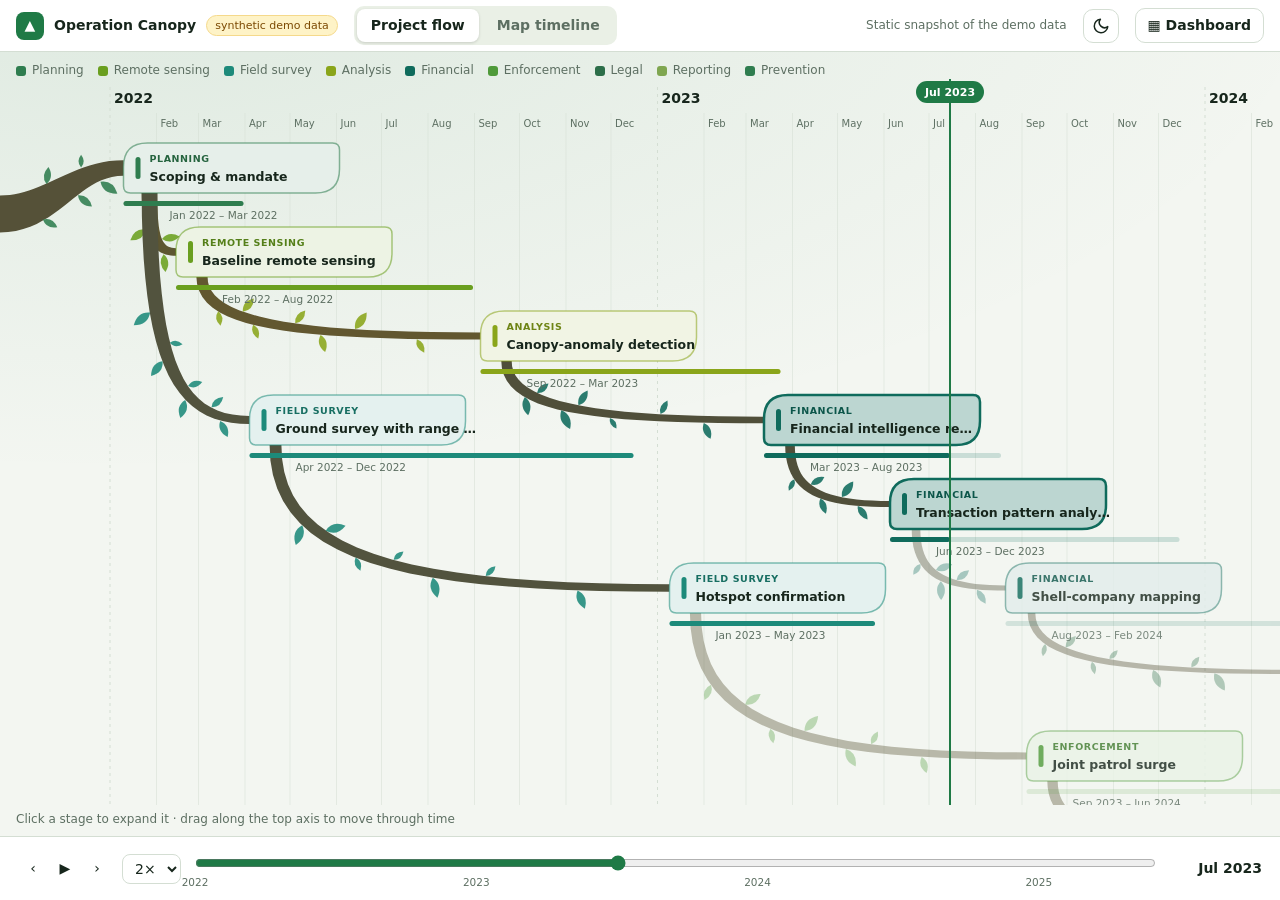
==== index.html @ 4ca8d491 "Static serv up" ====
<!doctype html>
<html lang="en">
<head>
  <meta charset="utf-8">
  <meta http-equiv="Content-Security-Policy" content="default-src 'none'; script-src 'self'; style-src 'self' 'unsafe-inline'; img-src 'self' data: https://tile.openstreetmap.org https://tile.openstreetmap.org https://server.arcgisonline.com; connect-src 'self'; base-uri 'none'; form-action 'none'">
  <meta name="viewport" content="width=device-width, initial-scale=1">
  <meta name="color-scheme" content="light">
  <meta name="referrer" content="strict-origin-when-cross-origin">
  <title>Vee Portfolio</title>
  <link rel="icon" href="data:image/svg+xml,%3Csvg xmlns='http://www.w3.org/2000/svg' viewBox='0 0 32 32'%3E%3Crect width='32' height='32' rx='8' fill='%232f7d4f'/%3E%3Cpath d='M16 6 8 20h5l-3 6h12l-3-6h5z' fill='%23fff'/%3E%3C/svg%3E">
  <link rel="stylesheet" href="app.css">
</head>
<body>
  <div id="app"><p class="boot">Loading…</p></div>
  <noscript>This tool needs JavaScript.</noscript>
  <script src="data.js"></script>
  <script src="app.js"></script>
</body>
</html>
---- app.css ----
:root{--bg: #f3f6f1;--surface: #ffffff;--surface-2: #eaf0e6;--ink: #17261c;--muted: #5d6f62;--line: #d4ded3;--bark: #5b4a34;--accent: #1f7a46;--accent-ink: #ffffff;--warn: #b45309;--danger: #b42318;--s1: #1b7837;--s2: #d95f02;--s3: #7570b3;--shadow: 0 8px 30px rgb(10 40 20 / .18);--top: 52px;--tl: 64px;font:14px/1.45 system-ui,-apple-system,Segoe UI,Roboto,sans-serif}:root[data-theme=light]{color-scheme:light}:root[data-theme=dark]{color-scheme:dark;--bg: #141a18;--surface: #1c2321;--surface-2: #252e2b;--ink: #e9eeea;--muted: #9eaba4;--line: #34403b;--accent: #86b894;--accent-ink: #0e1512;--s1: #8fd0a0;--s2: #f0a468;--s3: #b3aef5;--shadow: 0 8px 30px rgb(0 0 0 / .5);--bark: #a89272}*{box-sizing:border-box}html,body{height:100%;margin:0}body{background:var(--bg);color:var(--ink);overflow:hidden}#app{height:100%;display:grid;grid-template-rows:var(--top) 1fr var(--tl)}.boot,.empty{padding:40px}.muted{color:var(--muted)}.small{font-size:12px}button,select,input[type=text]{font:inherit;color:inherit}button{cursor:pointer}select,input[type=text]{background:var(--surface);border:1px solid var(--line);border-radius:8px;padding:5px 8px;max-width:100%}:focus-visible{outline:2px solid var(--accent);outline-offset:2px}.icon-btn{border:0;background:transparent;width:30px;height:30px;border-radius:8px;font-size:14px}.icon-btn:hover{background:var(--surface-2)}.icon-btn.tiny{width:20px;height:20px;font-size:10px}button.primary{background:var(--accent);color:var(--accent-ink);border:0;border-radius:999px;padding:7px 14px;font-weight:600}button.primary.small,button.small{padding:4px 10px;font-size:12px}button.small:not(.primary){background:var(--surface-2);border:1px solid var(--line);border-radius:8px}button.link{background:none;border:0;color:var(--accent);padding:2px 0;text-align:left}button.link:hover{text-decoration:underline}.topbar{display:flex;align-items:center;gap:16px;padding:0 16px;background:var(--surface);border-bottom:1px solid var(--line);z-index:700;position:relative}.brand{display:flex;align-items:center;gap:10px;white-space:nowrap}.logo{display:grid;place-items:center;width:28px;height:28px;border-radius:8px;background:var(--accent);color:var(--accent-ink);font-size:14px}.demo{font-size:11px;padding:2px 8px;border-radius:999px;background:#fef3c7;color:#7c4a03;border:1px solid #f5d98b}.tabs{display:flex;gap:4px;background:var(--surface-2);padding:3px;border-radius:10px}.tab{border:0;background:transparent;padding:6px 14px;border-radius:8px;color:var(--muted);font-weight:600}.tab.on{background:var(--surface);color:var(--ink);box-shadow:0 1px 3px #00000026}.spacer{flex:1}.status-line{white-space:nowrap;overflow:hidden;text-overflow:ellipsis}.dash-btn{border:1px solid var(--line);background:var(--surface);border-radius:10px;padding:6px 12px;font-weight:600}.dash-btn.on{background:var(--accent);color:var(--accent-ink);border-color:var(--accent)}main{position:relative;min-height:0}.view{position:absolute;inset:0}.view[hidden]{display:none}.flow-view{height:100%;display:flex;flex-direction:column;background:radial-gradient(1200px 500px at 10% -10%,color-mix(in srgb,var(--accent) 10%,transparent),transparent),var(--bg)}.flow-legend{display:flex;flex-wrap:wrap;gap:6px 14px;padding:10px 16px 0;font-size:12px;color:var(--muted)}.flow-legend span{display:inline-flex;align-items:center;gap:6px}.flow-legend i{width:10px;height:10px;border-radius:3px}.flow-scroll{flex:1;overflow:auto;position:relative}.flow-hint{padding:6px 16px 8px;font-size:12px;color:var(--muted)}.flow-svg{display:block;font-family:inherit}.flow-svg .grid{stroke:var(--line);stroke-width:1;opacity:.5}.flow-svg .grid.major{opacity:1;stroke-dasharray:3 4}.flow-svg .tick{fill:var(--muted);font-size:10px}.flow-svg .tick.major{fill:var(--ink);font-size:14px;font-weight:700}.flow-svg .axis-hit{fill:transparent;cursor:ew-resize}.flow-svg .limb{transition:opacity .3s}.flow-svg .limb .bark{fill:color-mix(in srgb,var(--bark) 86%,var(--c, var(--bark)))}.flow-svg .limb .twig-leaf{fill:var(--c);opacity:.88}.flow-svg .limb.future{opacity:.38}.flow-svg .limb.dim{opacity:.14}.node{cursor:pointer;transition:opacity .2s;outline:none}.node .body{fill:color-mix(in srgb,var(--c) 12%,var(--surface));stroke:color-mix(in srgb,var(--c) 55%,transparent);stroke-width:1.5;transition:transform .15s,stroke-width .15s,fill .2s}.node:hover .body,.node:focus-visible .body{stroke:var(--c);stroke-width:2.5}.node .stripe{fill:var(--c)}.node .cat{fill:var(--c);font-size:9.5px;font-weight:700;text-transform:uppercase;letter-spacing:.06em;filter:brightness(.8)}:root[data-theme=dark] .node .cat{filter:brightness(1.35)}.node .ttl{fill:var(--ink);font-size:12.5px;font-weight:600}.node .dur-track{fill:color-mix(in srgb,var(--c) 18%,transparent)}.node .dur-fill{fill:var(--c)}.node .when{fill:var(--muted);font-size:10.5px}.node.active .body{fill:color-mix(in srgb,var(--c) 28%,var(--surface));stroke:var(--c);stroke-width:2.5}.node.future{opacity:.8}.node.dim{opacity:.28}.node.open .body{stroke:var(--ink);stroke-width:3}.node.focus .body{stroke:#f59e0b;stroke-width:3;stroke-dasharray:6 3}.cursor{pointer-events:none}.cursor line{stroke:var(--accent);stroke-width:2}.cursor .pill{fill:var(--accent)}.cursor text{fill:var(--accent-ink);font-size:11px;font-weight:700}.bubble{position:fixed;z-index:900;background:var(--surface);border:2px solid var(--c);border-radius:12px;box-shadow:var(--shadow);overflow:visible;display:flex;flex-direction:column;transition:left .28s cubic-bezier(.2,.8,.2,1),top .28s cubic-bezier(.2,.8,.2,1),width .28s cubic-bezier(.2,.8,.2,1),height .28s cubic-bezier(.2,.8,.2,1),border-radius .28s,opacity .2s}.bubble.no-anim{transition:none}.bubble>*{opacity:0;transition:opacity .18s .12s}.bubble.open>*{opacity:1}.bubble.open{border-radius:22px}.bubble .tail{position:absolute;top:var(--tail, 40px);width:16px;height:16px;background:var(--surface);border:2px solid var(--c);border-right:0;border-top:0;transform:translateY(-50%) rotate(45deg);display:none}.bubble[data-side=right] .tail{display:block;left:-10px}.bubble[data-side=left] .tail{display:block;right:-10px;transform:translateY(-50%) rotate(-135deg)}.bubble header{display:flex;justify-content:space-between;gap:8px;padding:14px 16px 6px}.bubble h2{margin:6px 0 2px;font-size:18px;line-height:1.2}.chip{display:inline-block;padding:1px 9px;border-radius:999px;color:#fff;font-size:11px;font-weight:700;letter-spacing:.03em}.period{margin:0;color:var(--muted);font-size:12.5px}.status{margin-left:8px;padding:1px 8px;border-radius:999px;background:var(--surface-2);border:1px solid var(--line);font-size:11px}.bubble-scroll{overflow:auto;padding:4px 16px 8px;flex:1;min-height:0;border-radius:0}.bubble footer{padding:10px 16px 14px;display:flex;flex-direction:column;gap:8px;border-top:1px solid var(--line)}.relations{display:flex;flex-wrap:wrap;gap:4px 14px;font-size:12.5px}.stage-body p{margin:8px 0}.media{display:flex;gap:10px;overflow-x:auto;scroll-snap-type:x mandatory;padding:4px 2px 10px;margin:8px 0}.media figure{margin:0;flex:0 0 auto;scroll-snap-align:start;width:190px}.media img{width:190px;height:112px;object-fit:cover;border-radius:10px;border:1px solid var(--line);background:var(--surface-2);cursor:zoom-in;display:block}.media figcaption{font-size:11px;color:var(--muted);margin-top:4px}.stage-spark{margin-top:6px;padding:8px 10px;background:var(--surface-2);border-radius:12px}.spark-title{font-size:12px;margin-bottom:4px}.spark-axis{display:flex;justify-content:space-between;font-size:10.5px;color:var(--muted)}.spark{display:block;max-width:100%}.spark-line{fill:none;stroke:var(--accent);stroke-width:1.8}.spark-shade{fill:var(--accent);opacity:.16}.spark-cursor{stroke:var(--muted);stroke-dasharray:2 2}.spark-dot{fill:var(--accent)}.lightbox{position:fixed;inset:0;z-index:1200;background:#000c;display:grid;place-content:center;justify-items:center;gap:8px;cursor:zoom-out}.lightbox img{max-width:90vw;max-height:80vh;border-radius:10px}.lightbox p{color:#fff;margin:0}.map-view{height:100%;position:relative}.map-canvas{position:absolute;inset:0;background:#dfe8dc;z-index:0;isolation:isolate}.map-canvas .basemap{opacity:.95}:root[data-theme=dark] .map-canvas{background:#171d1b}:root[data-theme=dark] .map-canvas .basemap:not(.imagery){filter:invert(1) hue-rotate(180deg) brightness(.85) contrast(.9)}:root[data-theme=dark] .map-canvas .graticule{filter:invert(1) brightness(1.5)}.leaflet-container{font:inherit;background:inherit}path.area{transition:fill .3s,fill-opacity .3s;cursor:pointer}.map-left{position:absolute;top:12px;left:12px;bottom:12px;width:318px;z-index:600;display:flex;flex-direction:column;gap:10px;pointer-events:none;overflow-y:auto;scrollbar-width:thin;padding-right:2px}.map-left>.card{flex:none}.map-left>*{pointer-events:auto}.card{background:color-mix(in srgb,var(--surface) 94%,transparent);backdrop-filter:blur(6px);border:1px solid var(--line);border-radius:14px;padding:12px 14px;box-shadow:0 2px 12px #0a28141f}.card h3{margin:0 0 8px;font-size:13px;text-transform:uppercase;letter-spacing:.05em;color:var(--muted)}.card select{width:100%;margin:2px 0 6px}.context-list{margin:0}.check{display:flex;align-items:center;gap:6px;font-size:13px;margin:4px 0}.check input[type=range]{flex:1}.seg{display:flex;background:var(--surface-2);border-radius:9px;padding:2px;margin:6px 0}.seg label{flex:1;text-align:center}.seg input{position:absolute;opacity:0;pointer-events:none}.seg span{display:block;padding:4px 6px;border-radius:7px;font-size:12px;cursor:pointer}.seg input:checked+span{background:var(--surface);box-shadow:0 1px 3px #0000002e;font-weight:600}.seg input:focus-visible+span{outline:2px solid var(--accent)}.seg.compact{margin:0}.seg.compact span{padding:3px 10px}.legend{margin-top:8px;border-top:1px solid var(--line);padding-top:8px}.legend-title{font-weight:600;font-size:13px}.legend-sub{font-size:12px;color:var(--muted);margin-bottom:4px}.legend ul{list-style:none;margin:4px 0;padding:0}.legend li{display:flex;align-items:center;gap:8px;font-size:12px;line-height:1.55;font-variant-numeric:tabular-nums}.legend i{width:22px;height:12px;border-radius:3px;border:1px solid rgb(0 0 0 / .18)}.inc-legend{display:flex;flex-wrap:wrap;gap:4px 12px;font-size:12px}.inc-legend span{display:inline-flex;align-items:center;gap:5px}.inc-legend i{width:10px;height:10px;border-radius:50%}.inc-legend p{flex-basis:100%;margin:2px 0 0}.area-tip{background:var(--surface);color:var(--ink);border:1px solid var(--line);border-radius:10px;box-shadow:var(--shadow);padding:8px 10px}.area-tip:before{display:none}.tip{min-width:150px}.tip-val{font-size:15px;font-weight:700;margin:4px 0}.tip p{margin:4px 0}.leaflet-popup-content-wrapper,.leaflet-popup-tip{background:var(--surface);color:var(--ink)}.ctx-item{border:1px solid var(--line);border-left:4px solid var(--c);border-radius:10px;margin-bottom:8px;background:var(--surface)}.ctx-head{display:flex;align-items:flex-start;gap:8px;width:100%;background:none;border:0;text-align:left;padding:8px 10px}.ctx-head span{flex:1}.ctx-head strong{display:block;font-size:13px}.ctx-head small{color:var(--muted);font-size:11.5px}.ctx-head em{font-style:normal;font-size:10.5px;background:#fde68a;color:#6b4200;border-radius:999px;padding:1px 7px}.ctx-item .stage-body,.ctx-actions{padding:0 10px 8px}.ctx-item .media figure,.ctx-item .media img{width:160px}.ctx-item .media img{height:100px}.ctx-actions{display:flex;align-items:center;gap:12px;flex-wrap:wrap}.timeline{display:grid;grid-template-columns:auto 1fr 92px;align-items:center;gap:14px;padding:0 18px;background:var(--surface);border-top:1px solid var(--line);z-index:700;position:relative}.tl-controls{display:flex;align-items:center;gap:2px}.tl-controls select{margin-left:8px}.tl-track{position:relative;height:40px;display:flex;align-items:flex-start}.tl-track input{width:100%;margin:6px 0 0;accent-color:var(--accent);position:relative;z-index:1;background:transparent}.tl-band{position:absolute;top:8px;height:14px;background:color-mix(in srgb,var(--accent) 25%,transparent);border-radius:7px;display:none}.tl-ticks{position:absolute;left:0;right:0;top:26px;height:14px;font-size:10.5px;color:var(--muted)}.tl-ticks span{position:absolute;transform:translate(-50%)}.tl-label{font-weight:700;font-variant-numeric:tabular-nums;text-align:right}.dashboard{position:fixed;top:64px;right:16px;width:440px;min-width:320px;max-width:96vw;max-height:calc(100vh - 64px - var(--tl) - 16px);z-index:800;background:var(--surface);border:1px solid var(--line);border-radius:16px;box-shadow:var(--shadow);display:flex;flex-direction:column;resize:horizontal;overflow:hidden}.dashboard[hidden]{display:none}.dashboard header{display:flex;align-items:center;gap:8px;padding:8px 8px 8px 14px;cursor:grab;background:var(--surface-2);touch-action:none;user-select:none}.dashboard header .muted{flex:1}.dashboard.collapsed .dash-body{display:none}.dash-body{padding:12px 14px 14px;overflow:auto;display:flex;flex-direction:column;gap:10px}.dash-body .row{display:flex;align-items:center;gap:8px}.dash-body .row.wrap{flex-wrap:wrap}.lbl{width:52px;font-size:12px;color:var(--muted);flex:none}.series-row{display:flex;gap:6px;align-items:center}.series-row i{width:10px;height:26px;border-radius:4px;flex:none}.series-row select:first-of-type{flex:1;min-width:0}.chip-btn{border:1px solid var(--line);background:var(--surface);border-radius:999px;padding:2px 10px;font-size:12px}.chip-btn.on{background:var(--accent);color:var(--accent-ink);border-color:var(--accent)}.apply{background:var(--surface-2);border-radius:10px;padding:6px 10px}.chart-box{min-height:120px}.chart-legend{display:flex;flex-wrap:wrap;gap:4px 14px;font-size:12px;margin-bottom:4px}.chart-legend span{display:inline-flex;align-items:center;gap:5px}.chart-legend i{width:10px;height:10px;border-radius:3px}.chart-wrap{position:relative}.chart{width:100%;height:auto;display:block}.chart .gridline{stroke:var(--line)}.chart .ytick,.chart .xtick{fill:var(--muted);font-size:10px}.chart .series-line{fill:none;stroke-width:2.2;stroke-linejoin:round}.chart .bar{cursor:pointer;opacity:.9}.chart .bar:hover{opacity:1}.chart-cursor{stroke:var(--accent);stroke-width:1.5;stroke-dasharray:4 3}.chart-guide{stroke:var(--muted);stroke-width:1}.chart-tip{position:absolute;top:4px;background:var(--surface);border:1px solid var(--line);border-radius:8px;padding:4px 8px;font-size:12px;box-shadow:var(--shadow);pointer-events:none;transform:translate(8px)}.chart-tip[hidden]{display:none}.chart-tip i{display:inline-block;width:8px;height:8px;border-radius:2px;margin-right:5px}.hbars{display:flex;flex-direction:column;gap:2px;max-height:260px;overflow:auto}.hbar{display:grid;grid-template-columns:96px 1fr 70px;align-items:center;gap:8px;background:none;border:0;border-radius:6px;padding:2px 4px;text-align:left;font-size:12px}.hbar:hover{background:var(--surface-2)}.hbar.on{background:color-mix(in srgb,var(--accent) 18%,transparent);outline:1px solid var(--accent)}.hl{overflow:hidden;text-overflow:ellipsis;white-space:nowrap}.hb{display:flex;flex-direction:column;gap:2px}.hb i{height:7px;border-radius:4px;display:block}.hv{text-align:right;font-variant-numeric:tabular-nums;color:var(--muted)}.table-wrap{max-height:260px;overflow:auto}table{width:100%;border-collapse:collapse;font-size:12px}th,td{text-align:left;padding:4px 6px;border-bottom:1px solid var(--line)}td.num{text-align:right;font-variant-numeric:tabular-nums}tbody tr{cursor:pointer}tbody tr:hover,tbody tr.on{background:var(--surface-2)}th{position:sticky;top:0;background:var(--surface)}.chart-foot{display:flex;gap:12px;align-items:center}.error{color:var(--danger)}.saved{display:flex;flex-wrap:wrap;gap:4px 12px}.saved-item{display:inline-flex;align-items:center;gap:2px}.row.save input{flex:1}.toast{position:fixed;left:50%;bottom:calc(var(--tl) + 14px);transform:translate(-50%);background:var(--ink);color:var(--bg);border-radius:999px;padding:8px 16px;z-index:1300;box-shadow:var(--shadow)}.toast[hidden]{display:none}.toast .link{color:inherit;text-decoration:underline}@media(max-width:900px){.map-left{width:auto;right:12px;bottom:auto;max-height:46%;overflow:auto}.status-line{display:none}.dashboard{left:8px;right:8px!important;width:auto}.timeline{grid-template-columns:auto 1fr}.tl-label{display:none}}@media(prefers-reduced-motion:reduce){*,*:before,*:after{transition:none!important;animation:none!important}}.filter-chip{border:1px solid var(--accent);background:color-mix(in srgb,var(--accent) 14%,transparent);color:var(--ink);border-radius:999px;padding:3px 12px;font-size:12px;font-weight:600}.filter-chip[hidden]{display:none}.flow-scroll.is-vertical{overflow-x:hidden}.flow-svg.vertical .grid.major{stroke-dasharray:2 5}.flow-svg.vertical .tick.yr{font-size:12px}.flow-svg.vertical .when.right{fill:var(--muted);font-size:10.5px}.flow-svg.vertical .cursor line{stroke-dasharray:5 4}.sheet-handle{display:none}.scrim{position:fixed;inset:0;background:#00000061;opacity:0;transition:opacity .25s;z-index:880}.scrim.open{opacity:1}.bubble.sheet{inset:auto 0 0;width:auto;height:auto;max-height:86vh;border-width:2px 0 0;border-radius:20px 20px 0 0;transform:translateY(105%);transition:transform .28s cubic-bezier(.2,.8,.2,1);padding-bottom:env(safe-area-inset-bottom)}.bubble.sheet.open{transform:none;border-radius:20px 20px 0 0}.bubble.sheet>*{opacity:1;transition:none}.bubble.sheet .tail{display:none!important}.bubble.sheet .media figure,.bubble.sheet .media img{width:170px}.bubble.sheet .media img{height:104px}@media(max-width:760px){:root{--tl: 96px;font-size:15px}#app{grid-template-rows:auto minmax(0,1fr) var(--tl)}.topbar{flex-wrap:wrap;gap:8px 10px;padding:8px 12px}.brand{flex:1;min-width:0}.brand strong{overflow:hidden;text-overflow:ellipsis;white-space:nowrap}.demo{font-size:0;padding:1px 7px;flex:none}.demo:after{content:"demo";font-size:10px}.spacer,.status-line{display:none}.tabs{order:3;width:100%}.tab{flex:1;padding:8px 10px}.filter-chip{order:2;font-size:11px;padding:3px 9px}.dash-btn{padding:6px 10px}.flow-legend{flex-wrap:nowrap;overflow-x:auto;white-space:nowrap;padding:8px 12px 0;scrollbar-width:none}.flow-legend span{flex:none}.flow-hint{padding:4px 12px 6px;font-size:11.5px}.timeline{grid-template-columns:1fr auto;grid-template-areas:"ctl lbl" "trk trk";gap:0 10px;padding:6px 14px 8px;align-content:center}.tl-controls{grid-area:ctl}.tl-track{grid-area:trk;height:44px}.tl-label{grid-area:lbl;display:block;font-size:16px}.tl-track input{height:28px;margin-top:4px}.tl-ticks{top:30px}.map-left{inset:auto 0 0;width:auto;max-height:68%;border-radius:18px 18px 0 0;background:var(--surface);border:1px solid var(--line);box-shadow:0 -6px 24px #0a281438;padding:0 12px 12px;gap:10px;pointer-events:auto;transform:translateY(calc(100% - 50px));transition:transform .28s cubic-bezier(.2,.8,.2,1);overflow-y:hidden}.map-view.sheet-open .map-left{transform:none;overflow-y:auto}.sheet-handle{display:flex;flex-direction:column;align-items:center;gap:4px;width:100%;padding:8px 0 6px;background:var(--surface);border:0;position:sticky;top:0;z-index:2;font-size:12.5px;font-weight:600;color:var(--ink);text-align:center;flex:none}.sheet-handle .grab{width:38px;height:4px;border-radius:2px;background:var(--line)}.map-left>.card{box-shadow:none;backdrop-filter:none}.map-view .leaflet-bottom{margin-bottom:52px}.map-view.sheet-open .leaflet-bottom,.map-view .leaflet-control-zoom{display:none}.dashboard{left:0!important;right:0!important;top:auto!important;bottom:var(--tl);width:auto;min-width:0;max-width:none;max-height:74vh;border-radius:18px 18px 0 0;resize:none}.dashboard header{cursor:default}.drag-hint{display:none}.hbar{grid-template-columns:78px 1fr 60px}.toast{bottom:calc(var(--tl) + 10px);max-width:92vw}.bubble h2{font-size:17px}}@media(pointer:coarse){.icon-btn{width:40px;height:40px;font-size:16px}.icon-btn.tiny{width:28px;height:28px}button.primary{padding:11px 16px}button.link{padding:6px 0}select,input[type=text]{min-height:38px}.chip-btn{padding:6px 12px}.check input{width:20px;height:20px}}.base-note{margin:2px 0 6px;padding:6px 8px;border-radius:8px;background:#fef3c7;color:#6b4200;border:1px solid #f5d98b}.base-note[hidden]{display:none}:root[data-theme=dark] .base-note{background:#3a2e0b;color:#f6d98a;border-color:#6b5314}.map-canvas .graticule{opacity:1}.theme-btn{border:1px solid var(--line);background:var(--surface);border-radius:10px;width:36px;height:34px;display:grid;place-items:center;color:var(--ink);padding:0}.theme-btn:hover{background:var(--surface-2)}.theme-btn svg{width:18px;height:18px;display:block}.leaflet-pane,.leaflet-tile,.leaflet-marker-icon,.leaflet-marker-shadow,.leaflet-tile-container,.leaflet-pane>svg,.leaflet-pane>canvas,.leaflet-zoom-box,.leaflet-image-layer,.leaflet-layer{position:absolute;left:0;top:0}.leaflet-container{overflow:hidden}.leaflet-tile,.leaflet-marker-icon,.leaflet-marker-shadow{-webkit-user-select:none;-moz-user-select:none;user-select:none;-webkit-user-drag:none}.leaflet-tile::selection{background:transparent}.leaflet-safari .leaflet-tile{image-rendering:-webkit-optimize-contrast}.leaflet-safari .leaflet-tile-container{width:1600px;height:1600px;-webkit-transform-origin:0 0}.leaflet-marker-icon,.leaflet-marker-shadow{display:block}.leaflet-container .leaflet-overlay-pane svg{max-width:none!important;max-height:none!important}.leaflet-container .leaflet-marker-pane img,.leaflet-container .leaflet-shadow-pane img,.leaflet-container .leaflet-tile-pane img,.leaflet-container img.leaflet-image-layer,.leaflet-container .leaflet-tile{max-width:none!important;max-height:none!important;width:auto;padding:0}.leaflet-container img.leaflet-tile{mix-blend-mode:plus-lighter}.leaflet-container.leaflet-touch-zoom{-ms-touch-action:pan-x pan-y;touch-action:pan-x pan-y}.leaflet-container.leaflet-touch-drag{-ms-touch-action:pinch-zoom;touch-action:none;touch-action:pinch-zoom}.leaflet-container.leaflet-touch-drag.leaflet-touch-zoom{-ms-touch-action:none;touch-action:none}.leaflet-container{-webkit-tap-highlight-color:transparent}.leaflet-container a{-webkit-tap-highlight-color:rgba(51,181,229,.4)}.leaflet-tile{filter:inherit;visibility:hidden}.leaflet-tile-loaded{visibility:inherit}.leaflet-zoom-box{width:0;height:0;-moz-box-sizing:border-box;box-sizing:border-box;z-index:800}.leaflet-overlay-pane svg{-moz-user-select:none}.leaflet-pane{z-index:400}.leaflet-tile-pane{z-index:200}.leaflet-overlay-pane{z-index:400}.leaflet-shadow-pane{z-index:500}.leaflet-marker-pane{z-index:600}.leaflet-tooltip-pane{z-index:650}.leaflet-popup-pane{z-index:700}.leaflet-map-pane canvas{z-index:100}.leaflet-map-pane svg{z-index:200}.leaflet-vml-shape{width:1px;height:1px}.lvml{behavior:url(#default#VML);display:inline-block;position:absolute}.leaflet-control{position:relative;z-index:800;pointer-events:visiblePainted;pointer-events:auto}.leaflet-top,.leaflet-bottom{position:absolute;z-index:1000;pointer-events:none}.leaflet-top{top:0}.leaflet-right{right:0}.leaflet-bottom{bottom:0}.leaflet-left{left:0}.leaflet-control{float:left;clear:both}.leaflet-right .leaflet-control{float:right}.leaflet-top .leaflet-control{margin-top:10px}.leaflet-bottom .leaflet-control{margin-bottom:10px}.leaflet-left .leaflet-control{margin-left:10px}.leaflet-right .leaflet-control{margin-right:10px}.leaflet-fade-anim .leaflet-popup{opacity:0;-webkit-transition:opacity .2s linear;-moz-transition:opacity .2s linear;transition:opacity .2s linear}.leaflet-fade-anim .leaflet-map-pane .leaflet-popup{opacity:1}.leaflet-zoom-animated{-webkit-transform-origin:0 0;-ms-transform-origin:0 0;transform-origin:0 0}svg.leaflet-zoom-animated{will-change:transform}.leaflet-zoom-anim .leaflet-zoom-animated{-webkit-transition:-webkit-transform .25s cubic-bezier(0,0,.25,1);-moz-transition:-moz-transform .25s cubic-bezier(0,0,.25,1);transition:transform .25s cubic-bezier(0,0,.25,1)}.leaflet-zoom-anim .leaflet-tile,.leaflet-pan-anim .leaflet-tile{-webkit-transition:none;-moz-transition:none;transition:none}.leaflet-zoom-anim .leaflet-zoom-hide{visibility:hidden}.leaflet-interactive{cursor:pointer}.leaflet-grab{cursor:-webkit-grab;cursor:-moz-grab;cursor:grab}.leaflet-crosshair,.leaflet-crosshair .leaflet-interactive{cursor:crosshair}.leaflet-popup-pane,.leaflet-control{cursor:auto}.leaflet-dragging .leaflet-grab,.leaflet-dragging .leaflet-grab .leaflet-interactive,.leaflet-dragging .leaflet-marker-draggable{cursor:move;cursor:-webkit-grabbing;cursor:-moz-grabbing;cursor:grabbing}.leaflet-marker-icon,.leaflet-marker-shadow,.leaflet-image-layer,.leaflet-pane>svg path,.leaflet-tile-container{pointer-events:none}.leaflet-marker-icon.leaflet-interactive,.leaflet-image-layer.leaflet-interactive,.leaflet-pane>svg path.leaflet-interactive,svg.leaflet-image-layer.leaflet-interactive path{pointer-events:visiblePainted;pointer-events:auto}.leaflet-container{background:#ddd;outline-offset:1px}.leaflet-container a{color:#0078a8}.leaflet-zoom-box{border:2px dotted #38f;background:#ffffff80}.leaflet-container{font-family:Helvetica Neue,Arial,Helvetica,sans-serif;font-size:12px;font-size:.75rem;line-height:1.5}.leaflet-bar{box-shadow:0 1px 5px #000000a6;border-radius:4px}.leaflet-bar a{background-color:#fff;border-bottom:1px solid #ccc;width:26px;height:26px;line-height:26px;display:block;text-align:center;text-decoration:none;color:#000}.leaflet-bar a,.leaflet-control-layers-toggle{background-position:50% 50%;background-repeat:no-repeat;display:block}.leaflet-bar a:hover,.leaflet-bar a:focus{background-color:#f4f4f4}.leaflet-bar a:first-child{border-top-left-radius:4px;border-top-right-radius:4px}.leaflet-bar a:last-child{border-bottom-left-radius:4px;border-bottom-right-radius:4px;border-bottom:none}.leaflet-bar a.leaflet-disabled{cursor:default;background-color:#f4f4f4;color:#bbb}.leaflet-touch .leaflet-bar a{width:30px;height:30px;line-height:30px}.leaflet-touch .leaflet-bar a:first-child{border-top-left-radius:2px;border-top-right-radius:2px}.leaflet-touch .leaflet-bar a:last-child{border-bottom-left-radius:2px;border-bottom-right-radius:2px}.leaflet-control-zoom-in,.leaflet-control-zoom-out{font:700 18px Lucida Console,Monaco,monospace;text-indent:1px}.leaflet-touch .leaflet-control-zoom-in,.leaflet-touch .leaflet-control-zoom-out{font-size:22px}.leaflet-control-layers{box-shadow:0 1px 5px #0006;background:#fff;border-radius:5px}.leaflet-control-layers-toggle{background-image:url([data-uri]);width:36px;height:36px}.leaflet-retina .leaflet-control-layers-toggle{background-image:url([data-uri]);background-size:26px 26px}.leaflet-touch .leaflet-control-layers-toggle{width:44px;height:44px}.leaflet-control-layers .leaflet-control-layers-list,.leaflet-control-layers-expanded .leaflet-control-layers-toggle{display:none}.leaflet-control-layers-expanded .leaflet-control-layers-list{display:block;position:relative}.leaflet-control-layers-expanded{padding:6px 10px 6px 6px;color:#333;background:#fff}.leaflet-control-layers-scrollbar{overflow-y:scroll;overflow-x:hidden;padding-right:5px}.leaflet-control-layers-selector{margin-top:2px;position:relative;top:1px}.leaflet-control-layers label{display:block;font-size:13px;font-size:1.08333em}.leaflet-control-layers-separator{height:0;border-top:1px solid #ddd;margin:5px -10px 5px -6px}.leaflet-default-icon-path{background-image:url([data-uri])}.leaflet-container .leaflet-control-attribution{background:#fff;background:#fffc;margin:0}.leaflet-control-attribution,.leaflet-control-scale-line{padding:0 5px;color:#333;line-height:1.4}.leaflet-control-attribution a{text-decoration:none}.leaflet-control-attribution a:hover,.leaflet-control-attribution a:focus{text-decoration:underline}.leaflet-attribution-flag{display:inline!important;vertical-align:baseline!important;width:1em;height:.6669em}.leaflet-left .leaflet-control-scale{margin-left:5px}.leaflet-bottom .leaflet-control-scale{margin-bottom:5px}.leaflet-control-scale-line{border:2px solid #777;border-top:none;line-height:1.1;padding:2px 5px 1px;white-space:nowrap;-moz-box-sizing:border-box;box-sizing:border-box;background:#fffc;text-shadow:1px 1px #fff}.leaflet-control-scale-line:not(:first-child){border-top:2px solid #777;border-bottom:none;margin-top:-2px}.leaflet-control-scale-line:not(:first-child):not(:last-child){border-bottom:2px solid #777}.leaflet-touch .leaflet-control-attribution,.leaflet-touch .leaflet-control-layers,.leaflet-touch .leaflet-bar{box-shadow:none}.leaflet-touch .leaflet-control-layers,.leaflet-touch .leaflet-bar{border:2px solid rgba(0,0,0,.2);background-clip:padding-box}.leaflet-popup{position:absolute;text-align:center;margin-bottom:20px}.leaflet-popup-content-wrapper{padding:1px;text-align:left;border-radius:12px}.leaflet-popup-content{margin:13px 24px 13px 20px;line-height:1.3;font-size:13px;font-size:1.08333em;min-height:1px}.leaflet-popup-content p{margin:1.3em 0}.leaflet-popup-tip-container{width:40px;height:20px;position:absolute;left:50%;margin-top:-1px;margin-left:-20px;overflow:hidden;pointer-events:none}.leaflet-popup-tip{width:17px;height:17px;padding:1px;margin:-10px auto 0;pointer-events:auto;-webkit-transform:rotate(45deg);-moz-transform:rotate(45deg);-ms-transform:rotate(45deg);transform:rotate(45deg)}.leaflet-popup-content-wrapper,.leaflet-popup-tip{background:#fff;color:#333;box-shadow:0 3px 14px #0006}.leaflet-container a.leaflet-popup-close-button{position:absolute;top:0;right:0;border:none;text-align:center;width:24px;height:24px;font:16px/24px Tahoma,Verdana,sans-serif;color:#757575;text-decoration:none;background:transparent}.leaflet-container a.leaflet-popup-close-button:hover,.leaflet-container a.leaflet-popup-close-button:focus{color:#585858}.leaflet-popup-scrolled{overflow:auto}.leaflet-oldie .leaflet-popup-content-wrapper{-ms-zoom:1}.leaflet-oldie .leaflet-popup-tip{width:24px;margin:0 auto;-ms-filter:"progid:DXImageTransform.Microsoft.Matrix(M11=0.70710678, M12=0.70710678, M21=-0.70710678, M22=0.70710678)";filter:progid:DXImageTransform.Microsoft.Matrix(M11=.70710678,M12=.70710678,M21=-.70710678,M22=.70710678)}.leaflet-oldie .leaflet-control-zoom,.leaflet-oldie .leaflet-control-layers,.leaflet-oldie .leaflet-popup-content-wrapper,.leaflet-oldie .leaflet-popup-tip{border:1px solid #999}.leaflet-div-icon{background:#fff;border:1px solid #666}.leaflet-tooltip{position:absolute;padding:6px;background-color:#fff;border:1px solid #fff;border-radius:3px;color:#222;white-space:nowrap;-webkit-user-select:none;-moz-user-select:none;-ms-user-select:none;user-select:none;pointer-events:none;box-shadow:0 1px 3px #0006}.leaflet-tooltip.leaflet-interactive{cursor:pointer;pointer-events:auto}.leaflet-tooltip-top:before,.leaflet-tooltip-bottom:before,.leaflet-tooltip-left:before,.leaflet-tooltip-right:before{position:absolute;pointer-events:none;border:6px solid transparent;background:transparent;content:""}.leaflet-tooltip-bottom{margin-top:6px}.leaflet-tooltip-top{margin-top:-6px}.leaflet-tooltip-bottom:before,.leaflet-tooltip-top:before{left:50%;margin-left:-6px}.leaflet-tooltip-top:before{bottom:0;margin-bottom:-12px;border-top-color:#fff}.leaflet-tooltip-bottom:before{top:0;margin-top:-12px;margin-left:-6px;border-bottom-color:#fff}.leaflet-tooltip-left{margin-left:-6px}.leaflet-tooltip-right{margin-left:6px}.leaflet-tooltip-left:before,.leaflet-tooltip-right:before{top:50%;margin-top:-6px}.leaflet-tooltip-left:before{right:0;margin-right:-12px;border-left-color:#fff}.leaflet-tooltip-right:before{left:0;margin-left:-12px;border-right-color:#fff}@media print{.leaflet-control{-webkit-print-color-adjust:exact;print-color-adjust:exact}}
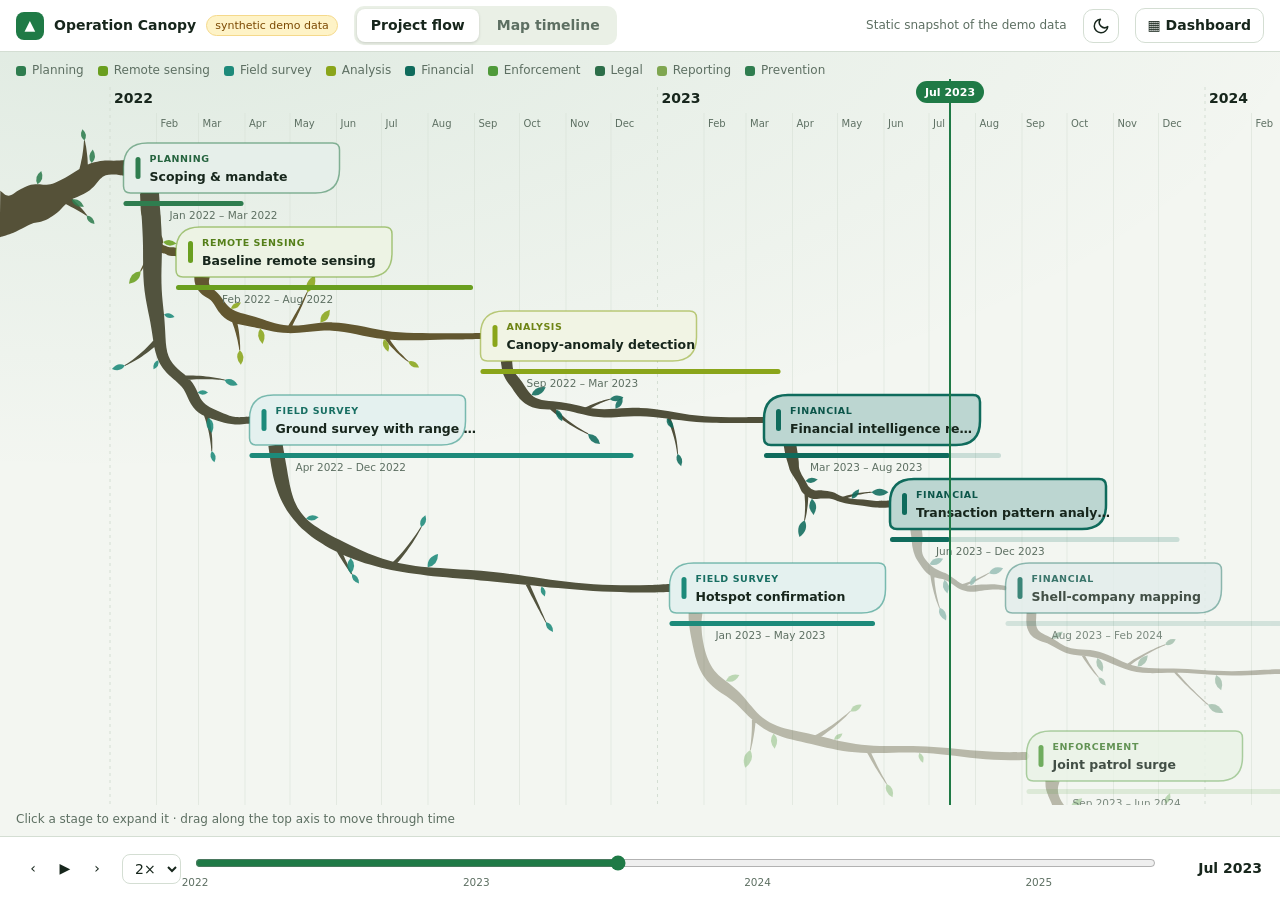
==== commit 61ad60d1: "improved map rendering" ====
--- a/index.html
+++ b/index.html
@@ -2,9 +2,10 @@
 <html lang="en">
 <head>
   <meta charset="utf-8">
-  <meta http-equiv="Content-Security-Policy" content="default-src 'none'; script-src 'self'; style-src 'self' 'unsafe-inline'; img-src 'self' data: https://tile.openstreetmap.org https://tile.openstreetmap.org https://server.arcgisonline.com; connect-src 'self'; base-uri 'none'; form-action 'none'">
+  <meta http-equiv="Content-Security-Policy" content="default-src 'none'; script-src 'self'; style-src 'self' 'unsafe-inline'; img-src 'self' data: https://tile.openstreetmap.org https://server.arcgisonline.com https://s3.amazonaws.com; connect-src 'self'; base-uri 'none'; form-action 'none'">
   <meta name="viewport" content="width=device-width, initial-scale=1">
   <meta name="color-scheme" content="light">
+  <meta name="robots" content="noindex, nofollow">
   <meta name="referrer" content="strict-origin-when-cross-origin">
   <title>Vee Portfolio</title>
   <link rel="icon" href="data:image/svg+xml,%3Csvg xmlns='http://www.w3.org/2000/svg' viewBox='0 0 32 32'%3E%3Crect width='32' height='32' rx='8' fill='%232f7d4f'/%3E%3Cpath d='M16 6 8 20h5l-3 6h12l-3-6h5z' fill='%23fff'/%3E%3C/svg%3E">
--- a/app.css
+++ b/app.css
@@ -1 +1 @@
-:root{--bg: #f3f6f1;--surface: #ffffff;--surface-2: #eaf0e6;--ink: #17261c;--muted: #5d6f62;--line: #d4ded3;--bark: #5b4a34;--accent: #1f7a46;--accent-ink: #ffffff;--warn: #b45309;--danger: #b42318;--s1: #1b7837;--s2: #d95f02;--s3: #7570b3;--shadow: 0 8px 30px rgb(10 40 20 / .18);--top: 52px;--tl: 64px;font:14px/1.45 system-ui,-apple-system,Segoe UI,Roboto,sans-serif}:root[data-theme=light]{color-scheme:light}:root[data-theme=dark]{color-scheme:dark;--bg: #141a18;--surface: #1c2321;--surface-2: #252e2b;--ink: #e9eeea;--muted: #9eaba4;--line: #34403b;--accent: #86b894;--accent-ink: #0e1512;--s1: #8fd0a0;--s2: #f0a468;--s3: #b3aef5;--shadow: 0 8px 30px rgb(0 0 0 / .5);--bark: #a89272}*{box-sizing:border-box}html,body{height:100%;margin:0}body{background:var(--bg);color:var(--ink);overflow:hidden}#app{height:100%;display:grid;grid-template-rows:var(--top) 1fr var(--tl)}.boot,.empty{padding:40px}.muted{color:var(--muted)}.small{font-size:12px}button,select,input[type=text]{font:inherit;color:inherit}button{cursor:pointer}select,input[type=text]{background:var(--surface);border:1px solid var(--line);border-radius:8px;padding:5px 8px;max-width:100%}:focus-visible{outline:2px solid var(--accent);outline-offset:2px}.icon-btn{border:0;background:transparent;width:30px;height:30px;border-radius:8px;font-size:14px}.icon-btn:hover{background:var(--surface-2)}.icon-btn.tiny{width:20px;height:20px;font-size:10px}button.primary{background:var(--accent);color:var(--accent-ink);border:0;border-radius:999px;padding:7px 14px;font-weight:600}button.primary.small,button.small{padding:4px 10px;font-size:12px}button.small:not(.primary){background:var(--surface-2);border:1px solid var(--line);border-radius:8px}button.link{background:none;border:0;color:var(--accent);padding:2px 0;text-align:left}button.link:hover{text-decoration:underline}.topbar{display:flex;align-items:center;gap:16px;padding:0 16px;background:var(--surface);border-bottom:1px solid var(--line);z-index:700;position:relative}.brand{display:flex;align-items:center;gap:10px;white-space:nowrap}.logo{display:grid;place-items:center;width:28px;height:28px;border-radius:8px;background:var(--accent);color:var(--accent-ink);font-size:14px}.demo{font-size:11px;padding:2px 8px;border-radius:999px;background:#fef3c7;color:#7c4a03;border:1px solid #f5d98b}.tabs{display:flex;gap:4px;background:var(--surface-2);padding:3px;border-radius:10px}.tab{border:0;background:transparent;padding:6px 14px;border-radius:8px;color:var(--muted);font-weight:600}.tab.on{background:var(--surface);color:var(--ink);box-shadow:0 1px 3px #00000026}.spacer{flex:1}.status-line{white-space:nowrap;overflow:hidden;text-overflow:ellipsis}.dash-btn{border:1px solid var(--line);background:var(--surface);border-radius:10px;padding:6px 12px;font-weight:600}.dash-btn.on{background:var(--accent);color:var(--accent-ink);border-color:var(--accent)}main{position:relative;min-height:0}.view{position:absolute;inset:0}.view[hidden]{display:none}.flow-view{height:100%;display:flex;flex-direction:column;background:radial-gradient(1200px 500px at 10% -10%,color-mix(in srgb,var(--accent) 10%,transparent),transparent),var(--bg)}.flow-legend{display:flex;flex-wrap:wrap;gap:6px 14px;padding:10px 16px 0;font-size:12px;color:var(--muted)}.flow-legend span{display:inline-flex;align-items:center;gap:6px}.flow-legend i{width:10px;height:10px;border-radius:3px}.flow-scroll{flex:1;overflow:auto;position:relative}.flow-hint{padding:6px 16px 8px;font-size:12px;color:var(--muted)}.flow-svg{display:block;font-family:inherit}.flow-svg .grid{stroke:var(--line);stroke-width:1;opacity:.5}.flow-svg .grid.major{opacity:1;stroke-dasharray:3 4}.flow-svg .tick{fill:var(--muted);font-size:10px}.flow-svg .tick.major{fill:var(--ink);font-size:14px;font-weight:700}.flow-svg .axis-hit{fill:transparent;cursor:ew-resize}.flow-svg .limb{transition:opacity .3s}.flow-svg .limb .bark{fill:color-mix(in srgb,var(--bark) 86%,var(--c, var(--bark)))}.flow-svg .limb .twig-leaf{fill:var(--c);opacity:.88}.flow-svg .limb.future{opacity:.38}.flow-svg .limb.dim{opacity:.14}.node{cursor:pointer;transition:opacity .2s;outline:none}.node .body{fill:color-mix(in srgb,var(--c) 12%,var(--surface));stroke:color-mix(in srgb,var(--c) 55%,transparent);stroke-width:1.5;transition:transform .15s,stroke-width .15s,fill .2s}.node:hover .body,.node:focus-visible .body{stroke:var(--c);stroke-width:2.5}.node .stripe{fill:var(--c)}.node .cat{fill:var(--c);font-size:9.5px;font-weight:700;text-transform:uppercase;letter-spacing:.06em;filter:brightness(.8)}:root[data-theme=dark] .node .cat{filter:brightness(1.35)}.node .ttl{fill:var(--ink);font-size:12.5px;font-weight:600}.node .dur-track{fill:color-mix(in srgb,var(--c) 18%,transparent)}.node .dur-fill{fill:var(--c)}.node .when{fill:var(--muted);font-size:10.5px}.node.active .body{fill:color-mix(in srgb,var(--c) 28%,var(--surface));stroke:var(--c);stroke-width:2.5}.node.future{opacity:.8}.node.dim{opacity:.28}.node.open .body{stroke:var(--ink);stroke-width:3}.node.focus .body{stroke:#f59e0b;stroke-width:3;stroke-dasharray:6 3}.cursor{pointer-events:none}.cursor line{stroke:var(--accent);stroke-width:2}.cursor .pill{fill:var(--accent)}.cursor text{fill:var(--accent-ink);font-size:11px;font-weight:700}.bubble{position:fixed;z-index:900;background:var(--surface);border:2px solid var(--c);border-radius:12px;box-shadow:var(--shadow);overflow:visible;display:flex;flex-direction:column;transition:left .28s cubic-bezier(.2,.8,.2,1),top .28s cubic-bezier(.2,.8,.2,1),width .28s cubic-bezier(.2,.8,.2,1),height .28s cubic-bezier(.2,.8,.2,1),border-radius .28s,opacity .2s}.bubble.no-anim{transition:none}.bubble>*{opacity:0;transition:opacity .18s .12s}.bubble.open>*{opacity:1}.bubble.open{border-radius:22px}.bubble .tail{position:absolute;top:var(--tail, 40px);width:16px;height:16px;background:var(--surface);border:2px solid var(--c);border-right:0;border-top:0;transform:translateY(-50%) rotate(45deg);display:none}.bubble[data-side=right] .tail{display:block;left:-10px}.bubble[data-side=left] .tail{display:block;right:-10px;transform:translateY(-50%) rotate(-135deg)}.bubble header{display:flex;justify-content:space-between;gap:8px;padding:14px 16px 6px}.bubble h2{margin:6px 0 2px;font-size:18px;line-height:1.2}.chip{display:inline-block;padding:1px 9px;border-radius:999px;color:#fff;font-size:11px;font-weight:700;letter-spacing:.03em}.period{margin:0;color:var(--muted);font-size:12.5px}.status{margin-left:8px;padding:1px 8px;border-radius:999px;background:var(--surface-2);border:1px solid var(--line);font-size:11px}.bubble-scroll{overflow:auto;padding:4px 16px 8px;flex:1;min-height:0;border-radius:0}.bubble footer{padding:10px 16px 14px;display:flex;flex-direction:column;gap:8px;border-top:1px solid var(--line)}.relations{display:flex;flex-wrap:wrap;gap:4px 14px;font-size:12.5px}.stage-body p{margin:8px 0}.media{display:flex;gap:10px;overflow-x:auto;scroll-snap-type:x mandatory;padding:4px 2px 10px;margin:8px 0}.media figure{margin:0;flex:0 0 auto;scroll-snap-align:start;width:190px}.media img{width:190px;height:112px;object-fit:cover;border-radius:10px;border:1px solid var(--line);background:var(--surface-2);cursor:zoom-in;display:block}.media figcaption{font-size:11px;color:var(--muted);margin-top:4px}.stage-spark{margin-top:6px;padding:8px 10px;background:var(--surface-2);border-radius:12px}.spark-title{font-size:12px;margin-bottom:4px}.spark-axis{display:flex;justify-content:space-between;font-size:10.5px;color:var(--muted)}.spark{display:block;max-width:100%}.spark-line{fill:none;stroke:var(--accent);stroke-width:1.8}.spark-shade{fill:var(--accent);opacity:.16}.spark-cursor{stroke:var(--muted);stroke-dasharray:2 2}.spark-dot{fill:var(--accent)}.lightbox{position:fixed;inset:0;z-index:1200;background:#000c;display:grid;place-content:center;justify-items:center;gap:8px;cursor:zoom-out}.lightbox img{max-width:90vw;max-height:80vh;border-radius:10px}.lightbox p{color:#fff;margin:0}.map-view{height:100%;position:relative}.map-canvas{position:absolute;inset:0;background:#dfe8dc;z-index:0;isolation:isolate}.map-canvas .basemap{opacity:.95}:root[data-theme=dark] .map-canvas{background:#171d1b}:root[data-theme=dark] .map-canvas .basemap:not(.imagery){filter:invert(1) hue-rotate(180deg) brightness(.85) contrast(.9)}:root[data-theme=dark] .map-canvas .graticule{filter:invert(1) brightness(1.5)}.leaflet-container{font:inherit;background:inherit}path.area{transition:fill .3s,fill-opacity .3s;cursor:pointer}.map-left{position:absolute;top:12px;left:12px;bottom:12px;width:318px;z-index:600;display:flex;flex-direction:column;gap:10px;pointer-events:none;overflow-y:auto;scrollbar-width:thin;padding-right:2px}.map-left>.card{flex:none}.map-left>*{pointer-events:auto}.card{background:color-mix(in srgb,var(--surface) 94%,transparent);backdrop-filter:blur(6px);border:1px solid var(--line);border-radius:14px;padding:12px 14px;box-shadow:0 2px 12px #0a28141f}.card h3{margin:0 0 8px;font-size:13px;text-transform:uppercase;letter-spacing:.05em;color:var(--muted)}.card select{width:100%;margin:2px 0 6px}.context-list{margin:0}.check{display:flex;align-items:center;gap:6px;font-size:13px;margin:4px 0}.check input[type=range]{flex:1}.seg{display:flex;background:var(--surface-2);border-radius:9px;padding:2px;margin:6px 0}.seg label{flex:1;text-align:center}.seg input{position:absolute;opacity:0;pointer-events:none}.seg span{display:block;padding:4px 6px;border-radius:7px;font-size:12px;cursor:pointer}.seg input:checked+span{background:var(--surface);box-shadow:0 1px 3px #0000002e;font-weight:600}.seg input:focus-visible+span{outline:2px solid var(--accent)}.seg.compact{margin:0}.seg.compact span{padding:3px 10px}.legend{margin-top:8px;border-top:1px solid var(--line);padding-top:8px}.legend-title{font-weight:600;font-size:13px}.legend-sub{font-size:12px;color:var(--muted);margin-bottom:4px}.legend ul{list-style:none;margin:4px 0;padding:0}.legend li{display:flex;align-items:center;gap:8px;font-size:12px;line-height:1.55;font-variant-numeric:tabular-nums}.legend i{width:22px;height:12px;border-radius:3px;border:1px solid rgb(0 0 0 / .18)}.inc-legend{display:flex;flex-wrap:wrap;gap:4px 12px;font-size:12px}.inc-legend span{display:inline-flex;align-items:center;gap:5px}.inc-legend i{width:10px;height:10px;border-radius:50%}.inc-legend p{flex-basis:100%;margin:2px 0 0}.area-tip{background:var(--surface);color:var(--ink);border:1px solid var(--line);border-radius:10px;box-shadow:var(--shadow);padding:8px 10px}.area-tip:before{display:none}.tip{min-width:150px}.tip-val{font-size:15px;font-weight:700;margin:4px 0}.tip p{margin:4px 0}.leaflet-popup-content-wrapper,.leaflet-popup-tip{background:var(--surface);color:var(--ink)}.ctx-item{border:1px solid var(--line);border-left:4px solid var(--c);border-radius:10px;margin-bottom:8px;background:var(--surface)}.ctx-head{display:flex;align-items:flex-start;gap:8px;width:100%;background:none;border:0;text-align:left;padding:8px 10px}.ctx-head span{flex:1}.ctx-head strong{display:block;font-size:13px}.ctx-head small{color:var(--muted);font-size:11.5px}.ctx-head em{font-style:normal;font-size:10.5px;background:#fde68a;color:#6b4200;border-radius:999px;padding:1px 7px}.ctx-item .stage-body,.ctx-actions{padding:0 10px 8px}.ctx-item .media figure,.ctx-item .media img{width:160px}.ctx-item .media img{height:100px}.ctx-actions{display:flex;align-items:center;gap:12px;flex-wrap:wrap}.timeline{display:grid;grid-template-columns:auto 1fr 92px;align-items:center;gap:14px;padding:0 18px;background:var(--surface);border-top:1px solid var(--line);z-index:700;position:relative}.tl-controls{display:flex;align-items:center;gap:2px}.tl-controls select{margin-left:8px}.tl-track{position:relative;height:40px;display:flex;align-items:flex-start}.tl-track input{width:100%;margin:6px 0 0;accent-color:var(--accent);position:relative;z-index:1;background:transparent}.tl-band{position:absolute;top:8px;height:14px;background:color-mix(in srgb,var(--accent) 25%,transparent);border-radius:7px;display:none}.tl-ticks{position:absolute;left:0;right:0;top:26px;height:14px;font-size:10.5px;color:var(--muted)}.tl-ticks span{position:absolute;transform:translate(-50%)}.tl-label{font-weight:700;font-variant-numeric:tabular-nums;text-align:right}.dashboard{position:fixed;top:64px;right:16px;width:440px;min-width:320px;max-width:96vw;max-height:calc(100vh - 64px - var(--tl) - 16px);z-index:800;background:var(--surface);border:1px solid var(--line);border-radius:16px;box-shadow:var(--shadow);display:flex;flex-direction:column;resize:horizontal;overflow:hidden}.dashboard[hidden]{display:none}.dashboard header{display:flex;align-items:center;gap:8px;padding:8px 8px 8px 14px;cursor:grab;background:var(--surface-2);touch-action:none;user-select:none}.dashboard header .muted{flex:1}.dashboard.collapsed .dash-body{display:none}.dash-body{padding:12px 14px 14px;overflow:auto;display:flex;flex-direction:column;gap:10px}.dash-body .row{display:flex;align-items:center;gap:8px}.dash-body .row.wrap{flex-wrap:wrap}.lbl{width:52px;font-size:12px;color:var(--muted);flex:none}.series-row{display:flex;gap:6px;align-items:center}.series-row i{width:10px;height:26px;border-radius:4px;flex:none}.series-row select:first-of-type{flex:1;min-width:0}.chip-btn{border:1px solid var(--line);background:var(--surface);border-radius:999px;padding:2px 10px;font-size:12px}.chip-btn.on{background:var(--accent);color:var(--accent-ink);border-color:var(--accent)}.apply{background:var(--surface-2);border-radius:10px;padding:6px 10px}.chart-box{min-height:120px}.chart-legend{display:flex;flex-wrap:wrap;gap:4px 14px;font-size:12px;margin-bottom:4px}.chart-legend span{display:inline-flex;align-items:center;gap:5px}.chart-legend i{width:10px;height:10px;border-radius:3px}.chart-wrap{position:relative}.chart{width:100%;height:auto;display:block}.chart .gridline{stroke:var(--line)}.chart .ytick,.chart .xtick{fill:var(--muted);font-size:10px}.chart .series-line{fill:none;stroke-width:2.2;stroke-linejoin:round}.chart .bar{cursor:pointer;opacity:.9}.chart .bar:hover{opacity:1}.chart-cursor{stroke:var(--accent);stroke-width:1.5;stroke-dasharray:4 3}.chart-guide{stroke:var(--muted);stroke-width:1}.chart-tip{position:absolute;top:4px;background:var(--surface);border:1px solid var(--line);border-radius:8px;padding:4px 8px;font-size:12px;box-shadow:var(--shadow);pointer-events:none;transform:translate(8px)}.chart-tip[hidden]{display:none}.chart-tip i{display:inline-block;width:8px;height:8px;border-radius:2px;margin-right:5px}.hbars{display:flex;flex-direction:column;gap:2px;max-height:260px;overflow:auto}.hbar{display:grid;grid-template-columns:96px 1fr 70px;align-items:center;gap:8px;background:none;border:0;border-radius:6px;padding:2px 4px;text-align:left;font-size:12px}.hbar:hover{background:var(--surface-2)}.hbar.on{background:color-mix(in srgb,var(--accent) 18%,transparent);outline:1px solid var(--accent)}.hl{overflow:hidden;text-overflow:ellipsis;white-space:nowrap}.hb{display:flex;flex-direction:column;gap:2px}.hb i{height:7px;border-radius:4px;display:block}.hv{text-align:right;font-variant-numeric:tabular-nums;color:var(--muted)}.table-wrap{max-height:260px;overflow:auto}table{width:100%;border-collapse:collapse;font-size:12px}th,td{text-align:left;padding:4px 6px;border-bottom:1px solid var(--line)}td.num{text-align:right;font-variant-numeric:tabular-nums}tbody tr{cursor:pointer}tbody tr:hover,tbody tr.on{background:var(--surface-2)}th{position:sticky;top:0;background:var(--surface)}.chart-foot{display:flex;gap:12px;align-items:center}.error{color:var(--danger)}.saved{display:flex;flex-wrap:wrap;gap:4px 12px}.saved-item{display:inline-flex;align-items:center;gap:2px}.row.save input{flex:1}.toast{position:fixed;left:50%;bottom:calc(var(--tl) + 14px);transform:translate(-50%);background:var(--ink);color:var(--bg);border-radius:999px;padding:8px 16px;z-index:1300;box-shadow:var(--shadow)}.toast[hidden]{display:none}.toast .link{color:inherit;text-decoration:underline}@media(max-width:900px){.map-left{width:auto;right:12px;bottom:auto;max-height:46%;overflow:auto}.status-line{display:none}.dashboard{left:8px;right:8px!important;width:auto}.timeline{grid-template-columns:auto 1fr}.tl-label{display:none}}@media(prefers-reduced-motion:reduce){*,*:before,*:after{transition:none!important;animation:none!important}}.filter-chip{border:1px solid var(--accent);background:color-mix(in srgb,var(--accent) 14%,transparent);color:var(--ink);border-radius:999px;padding:3px 12px;font-size:12px;font-weight:600}.filter-chip[hidden]{display:none}.flow-scroll.is-vertical{overflow-x:hidden}.flow-svg.vertical .grid.major{stroke-dasharray:2 5}.flow-svg.vertical .tick.yr{font-size:12px}.flow-svg.vertical .when.right{fill:var(--muted);font-size:10.5px}.flow-svg.vertical .cursor line{stroke-dasharray:5 4}.sheet-handle{display:none}.scrim{position:fixed;inset:0;background:#00000061;opacity:0;transition:opacity .25s;z-index:880}.scrim.open{opacity:1}.bubble.sheet{inset:auto 0 0;width:auto;height:auto;max-height:86vh;border-width:2px 0 0;border-radius:20px 20px 0 0;transform:translateY(105%);transition:transform .28s cubic-bezier(.2,.8,.2,1);padding-bottom:env(safe-area-inset-bottom)}.bubble.sheet.open{transform:none;border-radius:20px 20px 0 0}.bubble.sheet>*{opacity:1;transition:none}.bubble.sheet .tail{display:none!important}.bubble.sheet .media figure,.bubble.sheet .media img{width:170px}.bubble.sheet .media img{height:104px}@media(max-width:760px){:root{--tl: 96px;font-size:15px}#app{grid-template-rows:auto minmax(0,1fr) var(--tl)}.topbar{flex-wrap:wrap;gap:8px 10px;padding:8px 12px}.brand{flex:1;min-width:0}.brand strong{overflow:hidden;text-overflow:ellipsis;white-space:nowrap}.demo{font-size:0;padding:1px 7px;flex:none}.demo:after{content:"demo";font-size:10px}.spacer,.status-line{display:none}.tabs{order:3;width:100%}.tab{flex:1;padding:8px 10px}.filter-chip{order:2;font-size:11px;padding:3px 9px}.dash-btn{padding:6px 10px}.flow-legend{flex-wrap:nowrap;overflow-x:auto;white-space:nowrap;padding:8px 12px 0;scrollbar-width:none}.flow-legend span{flex:none}.flow-hint{padding:4px 12px 6px;font-size:11.5px}.timeline{grid-template-columns:1fr auto;grid-template-areas:"ctl lbl" "trk trk";gap:0 10px;padding:6px 14px 8px;align-content:center}.tl-controls{grid-area:ctl}.tl-track{grid-area:trk;height:44px}.tl-label{grid-area:lbl;display:block;font-size:16px}.tl-track input{height:28px;margin-top:4px}.tl-ticks{top:30px}.map-left{inset:auto 0 0;width:auto;max-height:68%;border-radius:18px 18px 0 0;background:var(--surface);border:1px solid var(--line);box-shadow:0 -6px 24px #0a281438;padding:0 12px 12px;gap:10px;pointer-events:auto;transform:translateY(calc(100% - 50px));transition:transform .28s cubic-bezier(.2,.8,.2,1);overflow-y:hidden}.map-view.sheet-open .map-left{transform:none;overflow-y:auto}.sheet-handle{display:flex;flex-direction:column;align-items:center;gap:4px;width:100%;padding:8px 0 6px;background:var(--surface);border:0;position:sticky;top:0;z-index:2;font-size:12.5px;font-weight:600;color:var(--ink);text-align:center;flex:none}.sheet-handle .grab{width:38px;height:4px;border-radius:2px;background:var(--line)}.map-left>.card{box-shadow:none;backdrop-filter:none}.map-view .leaflet-bottom{margin-bottom:52px}.map-view.sheet-open .leaflet-bottom,.map-view .leaflet-control-zoom{display:none}.dashboard{left:0!important;right:0!important;top:auto!important;bottom:var(--tl);width:auto;min-width:0;max-width:none;max-height:74vh;border-radius:18px 18px 0 0;resize:none}.dashboard header{cursor:default}.drag-hint{display:none}.hbar{grid-template-columns:78px 1fr 60px}.toast{bottom:calc(var(--tl) + 10px);max-width:92vw}.bubble h2{font-size:17px}}@media(pointer:coarse){.icon-btn{width:40px;height:40px;font-size:16px}.icon-btn.tiny{width:28px;height:28px}button.primary{padding:11px 16px}button.link{padding:6px 0}select,input[type=text]{min-height:38px}.chip-btn{padding:6px 12px}.check input{width:20px;height:20px}}.base-note{margin:2px 0 6px;padding:6px 8px;border-radius:8px;background:#fef3c7;color:#6b4200;border:1px solid #f5d98b}.base-note[hidden]{display:none}:root[data-theme=dark] .base-note{background:#3a2e0b;color:#f6d98a;border-color:#6b5314}.map-canvas .graticule{opacity:1}.theme-btn{border:1px solid var(--line);background:var(--surface);border-radius:10px;width:36px;height:34px;display:grid;place-items:center;color:var(--ink);padding:0}.theme-btn:hover{background:var(--surface-2)}.theme-btn svg{width:18px;height:18px;display:block}.leaflet-pane,.leaflet-tile,.leaflet-marker-icon,.leaflet-marker-shadow,.leaflet-tile-container,.leaflet-pane>svg,.leaflet-pane>canvas,.leaflet-zoom-box,.leaflet-image-layer,.leaflet-layer{position:absolute;left:0;top:0}.leaflet-container{overflow:hidden}.leaflet-tile,.leaflet-marker-icon,.leaflet-marker-shadow{-webkit-user-select:none;-moz-user-select:none;user-select:none;-webkit-user-drag:none}.leaflet-tile::selection{background:transparent}.leaflet-safari .leaflet-tile{image-rendering:-webkit-optimize-contrast}.leaflet-safari .leaflet-tile-container{width:1600px;height:1600px;-webkit-transform-origin:0 0}.leaflet-marker-icon,.leaflet-marker-shadow{display:block}.leaflet-container .leaflet-overlay-pane svg{max-width:none!important;max-height:none!important}.leaflet-container .leaflet-marker-pane img,.leaflet-container .leaflet-shadow-pane img,.leaflet-container .leaflet-tile-pane img,.leaflet-container img.leaflet-image-layer,.leaflet-container .leaflet-tile{max-width:none!important;max-height:none!important;width:auto;padding:0}.leaflet-container img.leaflet-tile{mix-blend-mode:plus-lighter}.leaflet-container.leaflet-touch-zoom{-ms-touch-action:pan-x pan-y;touch-action:pan-x pan-y}.leaflet-container.leaflet-touch-drag{-ms-touch-action:pinch-zoom;touch-action:none;touch-action:pinch-zoom}.leaflet-container.leaflet-touch-drag.leaflet-touch-zoom{-ms-touch-action:none;touch-action:none}.leaflet-container{-webkit-tap-highlight-color:transparent}.leaflet-container a{-webkit-tap-highlight-color:rgba(51,181,229,.4)}.leaflet-tile{filter:inherit;visibility:hidden}.leaflet-tile-loaded{visibility:inherit}.leaflet-zoom-box{width:0;height:0;-moz-box-sizing:border-box;box-sizing:border-box;z-index:800}.leaflet-overlay-pane svg{-moz-user-select:none}.leaflet-pane{z-index:400}.leaflet-tile-pane{z-index:200}.leaflet-overlay-pane{z-index:400}.leaflet-shadow-pane{z-index:500}.leaflet-marker-pane{z-index:600}.leaflet-tooltip-pane{z-index:650}.leaflet-popup-pane{z-index:700}.leaflet-map-pane canvas{z-index:100}.leaflet-map-pane svg{z-index:200}.leaflet-vml-shape{width:1px;height:1px}.lvml{behavior:url(#default#VML);display:inline-block;position:absolute}.leaflet-control{position:relative;z-index:800;pointer-events:visiblePainted;pointer-events:auto}.leaflet-top,.leaflet-bottom{position:absolute;z-index:1000;pointer-events:none}.leaflet-top{top:0}.leaflet-right{right:0}.leaflet-bottom{bottom:0}.leaflet-left{left:0}.leaflet-control{float:left;clear:both}.leaflet-right .leaflet-control{float:right}.leaflet-top .leaflet-control{margin-top:10px}.leaflet-bottom .leaflet-control{margin-bottom:10px}.leaflet-left .leaflet-control{margin-left:10px}.leaflet-right .leaflet-control{margin-right:10px}.leaflet-fade-anim .leaflet-popup{opacity:0;-webkit-transition:opacity .2s linear;-moz-transition:opacity .2s linear;transition:opacity .2s linear}.leaflet-fade-anim .leaflet-map-pane .leaflet-popup{opacity:1}.leaflet-zoom-animated{-webkit-transform-origin:0 0;-ms-transform-origin:0 0;transform-origin:0 0}svg.leaflet-zoom-animated{will-change:transform}.leaflet-zoom-anim .leaflet-zoom-animated{-webkit-transition:-webkit-transform .25s cubic-bezier(0,0,.25,1);-moz-transition:-moz-transform .25s cubic-bezier(0,0,.25,1);transition:transform .25s cubic-bezier(0,0,.25,1)}.leaflet-zoom-anim .leaflet-tile,.leaflet-pan-anim .leaflet-tile{-webkit-transition:none;-moz-transition:none;transition:none}.leaflet-zoom-anim .leaflet-zoom-hide{visibility:hidden}.leaflet-interactive{cursor:pointer}.leaflet-grab{cursor:-webkit-grab;cursor:-moz-grab;cursor:grab}.leaflet-crosshair,.leaflet-crosshair .leaflet-interactive{cursor:crosshair}.leaflet-popup-pane,.leaflet-control{cursor:auto}.leaflet-dragging .leaflet-grab,.leaflet-dragging .leaflet-grab .leaflet-interactive,.leaflet-dragging .leaflet-marker-draggable{cursor:move;cursor:-webkit-grabbing;cursor:-moz-grabbing;cursor:grabbing}.leaflet-marker-icon,.leaflet-marker-shadow,.leaflet-image-layer,.leaflet-pane>svg path,.leaflet-tile-container{pointer-events:none}.leaflet-marker-icon.leaflet-interactive,.leaflet-image-layer.leaflet-interactive,.leaflet-pane>svg path.leaflet-interactive,svg.leaflet-image-layer.leaflet-interactive path{pointer-events:visiblePainted;pointer-events:auto}.leaflet-container{background:#ddd;outline-offset:1px}.leaflet-container a{color:#0078a8}.leaflet-zoom-box{border:2px dotted #38f;background:#ffffff80}.leaflet-container{font-family:Helvetica Neue,Arial,Helvetica,sans-serif;font-size:12px;font-size:.75rem;line-height:1.5}.leaflet-bar{box-shadow:0 1px 5px #000000a6;border-radius:4px}.leaflet-bar a{background-color:#fff;border-bottom:1px solid #ccc;width:26px;height:26px;line-height:26px;display:block;text-align:center;text-decoration:none;color:#000}.leaflet-bar a,.leaflet-control-layers-toggle{background-position:50% 50%;background-repeat:no-repeat;display:block}.leaflet-bar a:hover,.leaflet-bar a:focus{background-color:#f4f4f4}.leaflet-bar a:first-child{border-top-left-radius:4px;border-top-right-radius:4px}.leaflet-bar a:last-child{border-bottom-left-radius:4px;border-bottom-right-radius:4px;border-bottom:none}.leaflet-bar a.leaflet-disabled{cursor:default;background-color:#f4f4f4;color:#bbb}.leaflet-touch .leaflet-bar a{width:30px;height:30px;line-height:30px}.leaflet-touch .leaflet-bar a:first-child{border-top-left-radius:2px;border-top-right-radius:2px}.leaflet-touch .leaflet-bar a:last-child{border-bottom-left-radius:2px;border-bottom-right-radius:2px}.leaflet-control-zoom-in,.leaflet-control-zoom-out{font:700 18px Lucida Console,Monaco,monospace;text-indent:1px}.leaflet-touch .leaflet-control-zoom-in,.leaflet-touch .leaflet-control-zoom-out{font-size:22px}.leaflet-control-layers{box-shadow:0 1px 5px #0006;background:#fff;border-radius:5px}.leaflet-control-layers-toggle{background-image:url([data-uri]);width:36px;height:36px}.leaflet-retina .leaflet-control-layers-toggle{background-image:url([data-uri]);background-size:26px 26px}.leaflet-touch .leaflet-control-layers-toggle{width:44px;height:44px}.leaflet-control-layers .leaflet-control-layers-list,.leaflet-control-layers-expanded .leaflet-control-layers-toggle{display:none}.leaflet-control-layers-expanded .leaflet-control-layers-list{display:block;position:relative}.leaflet-control-layers-expanded{padding:6px 10px 6px 6px;color:#333;background:#fff}.leaflet-control-layers-scrollbar{overflow-y:scroll;overflow-x:hidden;padding-right:5px}.leaflet-control-layers-selector{margin-top:2px;position:relative;top:1px}.leaflet-control-layers label{display:block;font-size:13px;font-size:1.08333em}.leaflet-control-layers-separator{height:0;border-top:1px solid #ddd;margin:5px -10px 5px -6px}.leaflet-default-icon-path{background-image:url([data-uri])}.leaflet-container .leaflet-control-attribution{background:#fff;background:#fffc;margin:0}.leaflet-control-attribution,.leaflet-control-scale-line{padding:0 5px;color:#333;line-height:1.4}.leaflet-control-attribution a{text-decoration:none}.leaflet-control-attribution a:hover,.leaflet-control-attribution a:focus{text-decoration:underline}.leaflet-attribution-flag{display:inline!important;vertical-align:baseline!important;width:1em;height:.6669em}.leaflet-left .leaflet-control-scale{margin-left:5px}.leaflet-bottom .leaflet-control-scale{margin-bottom:5px}.leaflet-control-scale-line{border:2px solid #777;border-top:none;line-height:1.1;padding:2px 5px 1px;white-space:nowrap;-moz-box-sizing:border-box;box-sizing:border-box;background:#fffc;text-shadow:1px 1px #fff}.leaflet-control-scale-line:not(:first-child){border-top:2px solid #777;border-bottom:none;margin-top:-2px}.leaflet-control-scale-line:not(:first-child):not(:last-child){border-bottom:2px solid #777}.leaflet-touch .leaflet-control-attribution,.leaflet-touch .leaflet-control-layers,.leaflet-touch .leaflet-bar{box-shadow:none}.leaflet-touch .leaflet-control-layers,.leaflet-touch .leaflet-bar{border:2px solid rgba(0,0,0,.2);background-clip:padding-box}.leaflet-popup{position:absolute;text-align:center;margin-bottom:20px}.leaflet-popup-content-wrapper{padding:1px;text-align:left;border-radius:12px}.leaflet-popup-content{margin:13px 24px 13px 20px;line-height:1.3;font-size:13px;font-size:1.08333em;min-height:1px}.leaflet-popup-content p{margin:1.3em 0}.leaflet-popup-tip-container{width:40px;height:20px;position:absolute;left:50%;margin-top:-1px;margin-left:-20px;overflow:hidden;pointer-events:none}.leaflet-popup-tip{width:17px;height:17px;padding:1px;margin:-10px auto 0;pointer-events:auto;-webkit-transform:rotate(45deg);-moz-transform:rotate(45deg);-ms-transform:rotate(45deg);transform:rotate(45deg)}.leaflet-popup-content-wrapper,.leaflet-popup-tip{background:#fff;color:#333;box-shadow:0 3px 14px #0006}.leaflet-container a.leaflet-popup-close-button{position:absolute;top:0;right:0;border:none;text-align:center;width:24px;height:24px;font:16px/24px Tahoma,Verdana,sans-serif;color:#757575;text-decoration:none;background:transparent}.leaflet-container a.leaflet-popup-close-button:hover,.leaflet-container a.leaflet-popup-close-button:focus{color:#585858}.leaflet-popup-scrolled{overflow:auto}.leaflet-oldie .leaflet-popup-content-wrapper{-ms-zoom:1}.leaflet-oldie .leaflet-popup-tip{width:24px;margin:0 auto;-ms-filter:"progid:DXImageTransform.Microsoft.Matrix(M11=0.70710678, M12=0.70710678, M21=-0.70710678, M22=0.70710678)";filter:progid:DXImageTransform.Microsoft.Matrix(M11=.70710678,M12=.70710678,M21=-.70710678,M22=.70710678)}.leaflet-oldie .leaflet-control-zoom,.leaflet-oldie .leaflet-control-layers,.leaflet-oldie .leaflet-popup-content-wrapper,.leaflet-oldie .leaflet-popup-tip{border:1px solid #999}.leaflet-div-icon{background:#fff;border:1px solid #666}.leaflet-tooltip{position:absolute;padding:6px;background-color:#fff;border:1px solid #fff;border-radius:3px;color:#222;white-space:nowrap;-webkit-user-select:none;-moz-user-select:none;-ms-user-select:none;user-select:none;pointer-events:none;box-shadow:0 1px 3px #0006}.leaflet-tooltip.leaflet-interactive{cursor:pointer;pointer-events:auto}.leaflet-tooltip-top:before,.leaflet-tooltip-bottom:before,.leaflet-tooltip-left:before,.leaflet-tooltip-right:before{position:absolute;pointer-events:none;border:6px solid transparent;background:transparent;content:""}.leaflet-tooltip-bottom{margin-top:6px}.leaflet-tooltip-top{margin-top:-6px}.leaflet-tooltip-bottom:before,.leaflet-tooltip-top:before{left:50%;margin-left:-6px}.leaflet-tooltip-top:before{bottom:0;margin-bottom:-12px;border-top-color:#fff}.leaflet-tooltip-bottom:before{top:0;margin-top:-12px;margin-left:-6px;border-bottom-color:#fff}.leaflet-tooltip-left{margin-left:-6px}.leaflet-tooltip-right{margin-left:6px}.leaflet-tooltip-left:before,.leaflet-tooltip-right:before{top:50%;margin-top:-6px}.leaflet-tooltip-left:before{right:0;margin-right:-12px;border-left-color:#fff}.leaflet-tooltip-right:before{left:0;margin-left:-12px;border-right-color:#fff}@media print{.leaflet-control{-webkit-print-color-adjust:exact;print-color-adjust:exact}}
+:root{--bg: #f3f6f1;--surface: #ffffff;--surface-2: #eaf0e6;--ink: #17261c;--muted: #5d6f62;--line: #d4ded3;--bark: #5b4a34;--accent: #1f7a46;--accent-ink: #ffffff;--warn: #b45309;--danger: #b42318;--s1: #1b7837;--s2: #d95f02;--s3: #7570b3;--shadow: 0 8px 30px rgb(10 40 20 / .18);--top: 52px;--tl: 64px;font:14px/1.45 system-ui,-apple-system,Segoe UI,Roboto,sans-serif}:root[data-theme=light]{color-scheme:light}:root[data-theme=dark]{color-scheme:dark;--bg: #141a18;--surface: #1c2321;--surface-2: #252e2b;--ink: #e9eeea;--muted: #9eaba4;--line: #34403b;--accent: #86b894;--accent-ink: #0e1512;--s1: #8fd0a0;--s2: #f0a468;--s3: #b3aef5;--shadow: 0 8px 30px rgb(0 0 0 / .5);--bark: #a89272}*{box-sizing:border-box}html,body{height:100%;margin:0}body{background:var(--bg);color:var(--ink);overflow:hidden}#app{height:100%;display:grid;grid-template-rows:var(--top) 1fr var(--tl)}.boot,.empty{padding:40px}.muted{color:var(--muted)}.small{font-size:12px}button,select,input[type=text]{font:inherit;color:inherit}button{cursor:pointer}select,input[type=text]{background:var(--surface);border:1px solid var(--line);border-radius:8px;padding:5px 8px;max-width:100%}:focus-visible{outline:2px solid var(--accent);outline-offset:2px}.icon-btn{border:0;background:transparent;width:30px;height:30px;border-radius:8px;font-size:14px}.icon-btn:hover{background:var(--surface-2)}.icon-btn.tiny{width:20px;height:20px;font-size:10px}button.primary{background:var(--accent);color:var(--accent-ink);border:0;border-radius:999px;padding:7px 14px;font-weight:600}button.primary.small,button.small{padding:4px 10px;font-size:12px}button.small:not(.primary){background:var(--surface-2);border:1px solid var(--line);border-radius:8px}button.link{background:none;border:0;color:var(--accent);padding:2px 0;text-align:left}button.link:hover{text-decoration:underline}.topbar{display:flex;align-items:center;gap:16px;padding:0 16px;background:var(--surface);border-bottom:1px solid var(--line);z-index:700;position:relative}.brand{display:flex;align-items:center;gap:10px;white-space:nowrap}.logo{display:grid;place-items:center;width:28px;height:28px;border-radius:8px;background:var(--accent);color:var(--accent-ink);font-size:14px}.demo{font-size:11px;padding:2px 8px;border-radius:999px;background:#fef3c7;color:#7c4a03;border:1px solid #f5d98b}.tabs{display:flex;gap:4px;background:var(--surface-2);padding:3px;border-radius:10px}.tab{border:0;background:transparent;padding:6px 14px;border-radius:8px;color:var(--muted);font-weight:600}.tab.on{background:var(--surface);color:var(--ink);box-shadow:0 1px 3px #00000026}.spacer{flex:1}.status-line{white-space:nowrap;overflow:hidden;text-overflow:ellipsis}.dash-btn{border:1px solid var(--line);background:var(--surface);border-radius:10px;padding:6px 12px;font-weight:600}.dash-btn.on{background:var(--accent);color:var(--accent-ink);border-color:var(--accent)}main{position:relative;min-height:0}.view{position:absolute;inset:0}.view[hidden]{display:none}.flow-view{height:100%;display:flex;flex-direction:column;background:radial-gradient(1200px 500px at 10% -10%,color-mix(in srgb,var(--accent) 10%,transparent),transparent),var(--bg)}.flow-legend{display:flex;flex-wrap:wrap;gap:6px 14px;padding:10px 16px 0;font-size:12px;color:var(--muted)}.flow-legend span{display:inline-flex;align-items:center;gap:6px}.flow-legend i{width:10px;height:10px;border-radius:3px}.flow-scroll{flex:1;overflow:auto;position:relative}.flow-hint{padding:6px 16px 8px;font-size:12px;color:var(--muted)}.flow-svg{display:block;font-family:inherit}.flow-svg .grid{stroke:var(--line);stroke-width:1;opacity:.5}.flow-svg .grid.major{opacity:1;stroke-dasharray:3 4}.flow-svg .tick{fill:var(--muted);font-size:10px}.flow-svg .tick.major{fill:var(--ink);font-size:14px;font-weight:700}.flow-svg .axis-hit{fill:transparent;cursor:ew-resize}.flow-svg .limb{transition:opacity .3s}.flow-svg .limb .bark{fill:color-mix(in srgb,var(--bark) 86%,var(--c, var(--bark)))}.flow-svg .limb .twig-leaf{fill:var(--c);opacity:.88}.flow-svg .limb.future{opacity:.38}.flow-svg .limb.dim{opacity:.14}.node{cursor:pointer;transition:opacity .2s;outline:none}.node .body{fill:color-mix(in srgb,var(--c) 12%,var(--surface));stroke:color-mix(in srgb,var(--c) 55%,transparent);stroke-width:1.5;transition:transform .15s,stroke-width .15s,fill .2s}.node:hover .body,.node:focus-visible .body{stroke:var(--c);stroke-width:2.5}.node .stripe{fill:var(--c)}.node .cat{fill:var(--c);font-size:9.5px;font-weight:700;text-transform:uppercase;letter-spacing:.06em;filter:brightness(.8)}:root[data-theme=dark] .node .cat{filter:brightness(1.35)}.node .ttl{fill:var(--ink);font-size:12.5px;font-weight:600}.node .dur-track{fill:color-mix(in srgb,var(--c) 18%,transparent)}.node .dur-fill{fill:var(--c)}.node .when{fill:var(--muted);font-size:10.5px}.node.active .body{fill:color-mix(in srgb,var(--c) 28%,var(--surface));stroke:var(--c);stroke-width:2.5}.node.future{opacity:.8}.node.dim{opacity:.28}.node.open .body{stroke:var(--ink);stroke-width:3}.node.focus .body{stroke:#f59e0b;stroke-width:3;stroke-dasharray:6 3}.cursor{pointer-events:none}.cursor line{stroke:var(--accent);stroke-width:2}.cursor .pill{fill:var(--accent)}.cursor text{fill:var(--accent-ink);font-size:11px;font-weight:700}.bubble{position:fixed;z-index:900;background:var(--surface);border:2px solid var(--c);border-radius:12px;box-shadow:var(--shadow);overflow:visible;display:flex;flex-direction:column;transition:left .28s cubic-bezier(.2,.8,.2,1),top .28s cubic-bezier(.2,.8,.2,1),width .28s cubic-bezier(.2,.8,.2,1),height .28s cubic-bezier(.2,.8,.2,1),border-radius .28s,opacity .2s}.bubble.no-anim{transition:none}.bubble>*{opacity:0;transition:opacity .18s .12s}.bubble.open>*{opacity:1}.bubble.open{border-radius:22px}.bubble .tail{position:absolute;top:var(--tail, 40px);width:16px;height:16px;background:var(--surface);border:2px solid var(--c);border-right:0;border-top:0;transform:translateY(-50%) rotate(45deg);display:none}.bubble[data-side=right] .tail{display:block;left:-10px}.bubble[data-side=left] .tail{display:block;right:-10px;transform:translateY(-50%) rotate(-135deg)}.bubble header{display:flex;justify-content:space-between;gap:8px;padding:14px 16px 6px}.bubble h2{margin:6px 0 2px;font-size:18px;line-height:1.2}.chip{display:inline-block;padding:1px 9px;border-radius:999px;color:#fff;font-size:11px;font-weight:700;letter-spacing:.03em}.period{margin:0;color:var(--muted);font-size:12.5px}.status{margin-left:8px;padding:1px 8px;border-radius:999px;background:var(--surface-2);border:1px solid var(--line);font-size:11px}.bubble-scroll{overflow:auto;padding:4px 16px 8px;flex:1;min-height:0;border-radius:0}.bubble footer{padding:10px 16px 14px;display:flex;flex-direction:column;gap:8px;border-top:1px solid var(--line)}.relations{display:flex;flex-wrap:wrap;gap:4px 14px;font-size:12.5px}.stage-body p{margin:8px 0}.media{display:flex;gap:10px;overflow-x:auto;scroll-snap-type:x mandatory;padding:4px 2px 10px;margin:8px 0}.media figure{margin:0;flex:0 0 auto;scroll-snap-align:start;width:190px}.media img{width:190px;height:112px;object-fit:cover;border-radius:10px;border:1px solid var(--line);background:var(--surface-2);cursor:zoom-in;display:block}.media figcaption{font-size:11px;color:var(--muted);margin-top:4px}.stage-spark{margin-top:6px;padding:8px 10px;background:var(--surface-2);border-radius:12px}.spark-title{font-size:12px;margin-bottom:4px}.spark-axis{display:flex;justify-content:space-between;font-size:10.5px;color:var(--muted)}.spark{display:block;max-width:100%}.spark-line{fill:none;stroke:var(--accent);stroke-width:1.8}.spark-shade{fill:var(--accent);opacity:.16}.spark-cursor{stroke:var(--muted);stroke-dasharray:2 2}.spark-dot{fill:var(--accent)}.lightbox{position:fixed;inset:0;z-index:1200;background:#000c;display:grid;place-content:center;justify-items:center;gap:8px;cursor:zoom-out}.lightbox img{max-width:90vw;max-height:80vh;border-radius:10px}.lightbox p{color:#fff;margin:0}.map-view{height:100%;position:relative}.map-canvas{position:absolute;inset:0;background:#dfe8dc;z-index:0;isolation:isolate}.map-canvas .basemap{opacity:.95}:root[data-theme=dark] .map-canvas{background:#171d1b}:root[data-theme=dark] .map-canvas .basemap:not(.imagery){filter:invert(1) hue-rotate(180deg) brightness(.85) contrast(.9)}:root[data-theme=dark] .map-canvas .graticule{filter:invert(1) brightness(1.5)}.leaflet-container{font:inherit;background:inherit}path.area{transition:fill .3s,fill-opacity .3s;cursor:pointer}.map-left{position:absolute;top:12px;left:12px;bottom:12px;width:318px;z-index:600;display:flex;flex-direction:column;gap:10px;pointer-events:none;overflow-y:auto;scrollbar-width:thin;padding-right:2px}.map-left>.card{flex:none}.map-left>*{pointer-events:auto}.card{background:color-mix(in srgb,var(--surface) 94%,transparent);backdrop-filter:blur(6px);border:1px solid var(--line);border-radius:14px;padding:12px 14px;box-shadow:0 2px 12px #0a28141f}.card h3{margin:0 0 8px;font-size:13px;text-transform:uppercase;letter-spacing:.05em;color:var(--muted)}.card select{width:100%;margin:2px 0 6px}.context-list{margin:0}.check{display:flex;align-items:center;gap:6px;font-size:13px;margin:4px 0}.check input[type=range]{flex:1}.seg{display:flex;background:var(--surface-2);border-radius:9px;padding:2px;margin:6px 0}.seg label{flex:1;text-align:center}.seg input{position:absolute;opacity:0;pointer-events:none}.seg span{display:block;padding:4px 6px;border-radius:7px;font-size:12px;cursor:pointer}.seg input:checked+span{background:var(--surface);box-shadow:0 1px 3px #0000002e;font-weight:600}.seg input:focus-visible+span{outline:2px solid var(--accent)}.seg.compact{margin:0}.seg.compact span{padding:3px 10px}.legend{margin-top:8px;border-top:1px solid var(--line);padding-top:8px}.legend-title{font-weight:600;font-size:13px}.legend-sub{font-size:12px;color:var(--muted);margin-bottom:4px}.legend ul{list-style:none;margin:4px 0;padding:0}.legend li{display:flex;align-items:center;gap:8px;font-size:12px;line-height:1.55;font-variant-numeric:tabular-nums}.legend i{width:22px;height:12px;border-radius:3px;border:1px solid rgb(0 0 0 / .18)}.inc-legend{display:flex;flex-wrap:wrap;gap:4px 12px;font-size:12px}.inc-legend span{display:inline-flex;align-items:center;gap:5px}.inc-legend i{width:10px;height:10px;border-radius:50%}.inc-legend p{flex-basis:100%;margin:2px 0 0}.area-tip{background:var(--surface);color:var(--ink);border:1px solid var(--line);border-radius:10px;box-shadow:var(--shadow);padding:8px 10px}.area-tip:before{display:none}.tip{min-width:150px}.tip-val{font-size:15px;font-weight:700;margin:4px 0}.tip p{margin:4px 0}.leaflet-popup-content-wrapper,.leaflet-popup-tip{background:var(--surface);color:var(--ink)}.ctx-item{border:1px solid var(--line);border-left:4px solid var(--c);border-radius:10px;margin-bottom:8px;background:var(--surface)}.ctx-head{display:flex;align-items:flex-start;gap:8px;width:100%;background:none;border:0;text-align:left;padding:8px 10px}.ctx-head span{flex:1}.ctx-head strong{display:block;font-size:13px}.ctx-head small{color:var(--muted);font-size:11.5px}.ctx-head em{font-style:normal;font-size:10.5px;background:#fde68a;color:#6b4200;border-radius:999px;padding:1px 7px}.ctx-item .stage-body,.ctx-actions{padding:0 10px 8px}.ctx-item .media figure,.ctx-item .media img{width:160px}.ctx-item .media img{height:100px}.ctx-actions{display:flex;align-items:center;gap:12px;flex-wrap:wrap}.timeline{display:grid;grid-template-columns:auto 1fr 92px;align-items:center;gap:14px;padding:0 18px;background:var(--surface);border-top:1px solid var(--line);z-index:700;position:relative}.tl-controls{display:flex;align-items:center;gap:2px}.tl-controls select{margin-left:8px}.tl-track{position:relative;height:40px;display:flex;align-items:flex-start}.tl-track input{width:100%;margin:6px 0 0;accent-color:var(--accent);position:relative;z-index:1;background:transparent}.tl-band{position:absolute;top:8px;height:14px;background:color-mix(in srgb,var(--accent) 25%,transparent);border-radius:7px;display:none}.tl-ticks{position:absolute;left:0;right:0;top:26px;height:14px;font-size:10.5px;color:var(--muted)}.tl-ticks span{position:absolute;transform:translate(-50%)}.tl-label{font-weight:700;font-variant-numeric:tabular-nums;text-align:right}.dashboard{position:fixed;top:64px;right:16px;width:440px;min-width:320px;max-width:96vw;max-height:calc(100vh - 64px - var(--tl) - 16px);z-index:800;background:var(--surface);border:1px solid var(--line);border-radius:16px;box-shadow:var(--shadow);display:flex;flex-direction:column;resize:horizontal;overflow:hidden}.dashboard[hidden]{display:none}.dashboard header{display:flex;align-items:center;gap:8px;padding:8px 8px 8px 14px;cursor:grab;background:var(--surface-2);touch-action:none;user-select:none}.dashboard header .muted{flex:1}.dashboard.collapsed .dash-body{display:none}.dash-body{padding:12px 14px 14px;overflow:auto;display:flex;flex-direction:column;gap:10px}.dash-body .row{display:flex;align-items:center;gap:8px}.dash-body .row.wrap{flex-wrap:wrap}.lbl{width:52px;font-size:12px;color:var(--muted);flex:none}.series-row{display:flex;gap:6px;align-items:center}.series-row i{width:10px;height:26px;border-radius:4px;flex:none}.series-row select:first-of-type{flex:1;min-width:0}.chip-btn{border:1px solid var(--line);background:var(--surface);border-radius:999px;padding:2px 10px;font-size:12px}.chip-btn.on{background:var(--accent);color:var(--accent-ink);border-color:var(--accent)}.apply{background:var(--surface-2);border-radius:10px;padding:6px 10px}.chart-box{min-height:120px}.chart-legend{display:flex;flex-wrap:wrap;gap:4px 14px;font-size:12px;margin-bottom:4px}.chart-legend span{display:inline-flex;align-items:center;gap:5px}.chart-legend i{width:10px;height:10px;border-radius:3px}.chart-wrap{position:relative}.chart{width:100%;height:auto;display:block}.chart .gridline{stroke:var(--line)}.chart .ytick,.chart .xtick{fill:var(--muted);font-size:10px}.chart .series-line{fill:none;stroke-width:2.2;stroke-linejoin:round}.chart .bar{cursor:pointer;opacity:.9}.chart .bar:hover{opacity:1}.chart-cursor{stroke:var(--accent);stroke-width:1.5;stroke-dasharray:4 3}.chart-guide{stroke:var(--muted);stroke-width:1}.chart-tip{position:absolute;top:4px;background:var(--surface);border:1px solid var(--line);border-radius:8px;padding:4px 8px;font-size:12px;box-shadow:var(--shadow);pointer-events:none;transform:translate(8px)}.chart-tip[hidden]{display:none}.chart-tip i{display:inline-block;width:8px;height:8px;border-radius:2px;margin-right:5px}.hbars{display:flex;flex-direction:column;gap:2px;max-height:260px;overflow:auto}.hbar{display:grid;grid-template-columns:96px 1fr 70px;align-items:center;gap:8px;background:none;border:0;border-radius:6px;padding:2px 4px;text-align:left;font-size:12px}.hbar:hover{background:var(--surface-2)}.hbar.on{background:color-mix(in srgb,var(--accent) 18%,transparent);outline:1px solid var(--accent)}.hl{overflow:hidden;text-overflow:ellipsis;white-space:nowrap}.hb{display:flex;flex-direction:column;gap:2px}.hb i{height:7px;border-radius:4px;display:block}.hv{text-align:right;font-variant-numeric:tabular-nums;color:var(--muted)}.table-wrap{max-height:260px;overflow:auto}table{width:100%;border-collapse:collapse;font-size:12px}th,td{text-align:left;padding:4px 6px;border-bottom:1px solid var(--line)}td.num{text-align:right;font-variant-numeric:tabular-nums}tbody tr{cursor:pointer}tbody tr:hover,tbody tr.on{background:var(--surface-2)}th{position:sticky;top:0;background:var(--surface)}.chart-foot{display:flex;gap:12px;align-items:center}.error{color:var(--danger)}.saved{display:flex;flex-wrap:wrap;gap:4px 12px}.saved-item{display:inline-flex;align-items:center;gap:2px}.row.save input{flex:1}.toast{position:fixed;left:50%;bottom:calc(var(--tl) + 14px);transform:translate(-50%);background:var(--ink);color:var(--bg);border-radius:999px;padding:8px 16px;z-index:1300;box-shadow:var(--shadow)}.toast[hidden]{display:none}.toast .link{color:inherit;text-decoration:underline}@media(max-width:900px){.map-left{width:auto;right:12px;bottom:auto;max-height:46%;overflow:auto}.status-line{display:none}.dashboard{left:8px;right:8px!important;width:auto}.timeline{grid-template-columns:auto 1fr}.tl-label{display:none}}@media(prefers-reduced-motion:reduce){*,*:before,*:after{transition:none!important;animation:none!important}}.filter-chip{border:1px solid var(--accent);background:color-mix(in srgb,var(--accent) 14%,transparent);color:var(--ink);border-radius:999px;padding:3px 12px;font-size:12px;font-weight:600}.filter-chip[hidden]{display:none}.flow-scroll.is-vertical{overflow-x:hidden}.flow-svg.vertical .when{font-size:10px}.flow-svg .year-ring rect{fill:var(--bark)}.flow-svg .year-ring text{fill:var(--surface);font-size:10.5px;font-weight:700}.flow-svg.vertical .ttl{font-size:11.5px}.flow-svg.vertical .cursor .pill,.flow-svg.vertical .cursor text{display:none}.flow-svg.vertical .cursor line{stroke-dasharray:5 4}.sheet-handle{display:none}.scrim{position:fixed;inset:0;background:#00000061;opacity:0;transition:opacity .25s;z-index:880}.scrim.open{opacity:1}.bubble.sheet{inset:auto 0 0;width:auto;height:auto;max-height:86vh;border-width:2px 0 0;border-radius:20px 20px 0 0;transform:translateY(105%);transition:transform .28s cubic-bezier(.2,.8,.2,1);padding-bottom:env(safe-area-inset-bottom)}.bubble.sheet.open{transform:none;border-radius:20px 20px 0 0}.bubble.sheet>*{opacity:1;transition:none}.bubble.sheet .tail{display:none!important}.bubble.sheet .media figure,.bubble.sheet .media img{width:170px}.bubble.sheet .media img{height:104px}@media(max-width:760px),(orientation:portrait)and (max-width:1100px){:root{--tl: 96px;font-size:15px}#app{grid-template-rows:auto minmax(0,1fr) var(--tl)}.topbar{flex-wrap:wrap;gap:8px 10px;padding:8px 12px}.brand{flex:1;min-width:0}.brand strong{overflow:hidden;text-overflow:ellipsis;white-space:nowrap}.demo{font-size:0;padding:1px 7px;flex:none}.demo:after{content:"demo";font-size:10px}.spacer,.status-line{display:none}.tabs{order:3;width:100%}.tab{flex:1;padding:8px 10px}.filter-chip{order:2;font-size:11px;padding:3px 9px}.dash-btn{padding:6px 10px}.flow-legend{flex-wrap:nowrap;overflow-x:auto;white-space:nowrap;padding:8px 12px 0;scrollbar-width:none}.flow-legend span{flex:none}.flow-hint{padding:4px 12px 6px;font-size:11.5px}.timeline{grid-template-columns:1fr auto;grid-template-areas:"ctl lbl" "trk trk";gap:0 10px;padding:6px 14px 8px;align-content:center}.tl-controls{grid-area:ctl}.tl-track{grid-area:trk;height:44px}.tl-label{grid-area:lbl;display:block;font-size:16px}.tl-track input{height:28px;margin-top:4px}.tl-ticks{top:30px}.map-left{inset:auto 0 0;width:auto;max-height:68%;border-radius:18px 18px 0 0;background:var(--surface);border:1px solid var(--line);box-shadow:0 -6px 24px #0a281438;padding:0 12px 12px;gap:10px;pointer-events:auto;transform:translateY(calc(100% - 50px));transition:transform .28s cubic-bezier(.2,.8,.2,1);overflow-y:hidden}.map-view.sheet-open .map-left{transform:none;overflow-y:auto}.sheet-handle{display:flex;flex-direction:column;align-items:center;gap:4px;width:100%;padding:8px 0 6px;background:var(--surface);border:0;position:sticky;top:0;z-index:2;font-size:12.5px;font-weight:600;color:var(--ink);text-align:center;flex:none}.sheet-handle .grab{width:38px;height:4px;border-radius:2px;background:var(--line)}.map-left>.card{box-shadow:none;backdrop-filter:none}.map-view .leaflet-bottom{margin-bottom:52px}.map-view.sheet-open .leaflet-bottom,.map-view .leaflet-control-zoom{display:none}.dashboard{left:0!important;right:var(--tlw, 0px)!important;top:auto!important;bottom:var(--tl);width:auto;min-width:0;max-width:none;max-height:74vh;border-radius:18px 18px 0 0;resize:none}.dashboard header{cursor:default}.drag-hint{display:none}.hbar{grid-template-columns:78px 1fr 60px}.toast{bottom:calc(var(--tl) + 10px);max-width:92vw}.bubble h2{font-size:17px}}@media(pointer:coarse){.icon-btn{width:40px;height:40px;font-size:16px}.icon-btn.tiny{width:28px;height:28px}button.primary{padding:11px 16px}button.link{padding:6px 0}select,input[type=text]{min-height:38px}.chip-btn{padding:6px 12px}.check input{width:20px;height:20px}}.base-note{margin:2px 0 6px;padding:6px 8px;border-radius:8px;background:#fef3c7;color:#6b4200;border:1px solid #f5d98b}.base-note[hidden]{display:none}:root[data-theme=dark] .base-note{background:#3a2e0b;color:#f6d98a;border-color:#6b5314}.map-canvas .graticule{opacity:1}.theme-btn{border:1px solid var(--line);background:var(--surface);border-radius:10px;width:36px;height:34px;display:grid;place-items:center;color:var(--ink);padding:0}.theme-btn:hover{background:var(--surface-2)}.theme-btn svg{width:18px;height:18px;display:block}.tl-pos,.tl-vtrack{display:none}@media(max-width:760px),(orientation:portrait)and (max-width:1100px){.tl-pos{display:inline-grid;place-items:center}.tl-pos svg{width:18px;height:18px}:root{--tlw: 0px}:root[data-tl=right]{--tl: 0px;--tlw: 70px}:root[data-tl=right] #app{grid-template-columns:minmax(0,1fr) var(--tlw);grid-template-rows:auto minmax(0,1fr)}:root[data-tl=right] .topbar{grid-column:1 / -1}:root[data-tl=right] main{grid-column:1;grid-row:2}:root[data-tl=right] .timeline{grid-column:2;grid-row:2;display:flex;flex-direction:column;align-items:center;gap:6px;padding:8px 4px 10px;border-top:0;border-left:1px solid var(--line);min-height:0}:root[data-tl=right] .tl-controls{flex-direction:column;gap:0}:root[data-tl=right] .tl-controls select{margin:2px 0 0;width:56px;padding:3px 2px;font-size:12px}:root[data-tl=right] .tl-track{display:none}:root[data-tl=right] .tl-label{order:-1;font-size:12.5px;text-align:center;line-height:1.15;max-width:64px}:root[data-tl=right] .tl-vtrack{display:block;position:relative;flex:1;width:100%;min-height:120px;touch-action:none;cursor:ns-resize;outline-offset:-2px}.tl-vtrack .vt-rail{position:absolute;left:14px;top:10px;bottom:10px;width:8px;border-radius:4px;background:var(--surface-2);border:1px solid var(--line)}.tl-vtrack .vt-fill{position:absolute;left:0;right:0;top:0;background:var(--accent);border-radius:4px;opacity:.85}.tl-vtrack .vt-band{position:absolute;left:-4px;right:-4px;background:color-mix(in srgb,var(--accent) 25%,transparent);border-radius:6px;display:none}.tl-vtrack .vt-thumb{position:absolute;left:50%;width:26px;height:26px;margin:-13px 0 0 -13px;border-radius:50%;background:var(--accent);border:3px solid var(--surface);box-shadow:0 1px 5px #00000059}.tl-vtrack .vt-ticks{position:absolute;inset:10px 0 10px 30px;font-size:10.5px;color:var(--muted);pointer-events:none}.tl-vtrack .vt-ticks span{position:absolute;transform:translateY(-50%)}:root[data-tl=right] .dashboard{right:var(--tlw)!important}:root[data-tl=right] .bubble.sheet{right:var(--tlw)}:root[data-tl=right] .toast{left:calc(50% - var(--tlw) / 2)}}.vflow{position:relative;margin:0}.vflow .vlayer{position:absolute;left:0;top:0;display:block}.vflow .vover{pointer-events:none;z-index:3}.vrow-wrap{position:absolute;left:0;right:0;z-index:1}.vrow{position:relative;width:100%;height:100%;overflow-x:hidden;overflow-y:visible}.vrow.scrolls{overflow-x:auto;scroll-snap-type:x mandatory;scrollbar-width:none;overscroll-behavior-x:contain}.vrow.scrolls::-webkit-scrollbar{display:none}.vrow-content{position:relative}.vrow-svg{position:absolute;left:0;top:0;display:block}.vsnap{position:absolute;top:0;width:1px;height:1px;scroll-snap-align:start}.vmore{position:absolute;transform:translate(-50%);z-index:2;display:flex;flex-direction:column;align-items:center;gap:3px}.vmore-row{display:flex;gap:4px}.vmore-btn{width:20px;height:24px;padding:0;border-radius:10px;border:1px solid var(--line);background:var(--surface);color:var(--ink);font-size:15px;line-height:1;box-shadow:0 1px 4px #0003}.vmore-btn:disabled{opacity:.35;box-shadow:none}.vmore-count{font-size:9.5px;color:var(--muted);white-space:nowrap;background:color-mix(in srgb,var(--surface) 85%,transparent);border-radius:6px;padding:0 3px;font-variant-numeric:tabular-nums}.flow-svg .bough .bark{fill:var(--bark)}.flow-svg .bough.future{opacity:.4}.flow-svg.vertical .limb .bark,.flow-svg.vertical .bough .bark{fill:var(--bark)}.layers-card[hidden]{display:none}.layer-group+.layer-group{margin-top:8px}.layer-group-title{font-size:11px;text-transform:uppercase;letter-spacing:.05em;color:var(--muted);margin:2px 0}.layer-row{display:grid;grid-template-columns:1fr 86px;align-items:center;column-gap:8px}.layer-row .check{margin:3px 0}.layer-opacity{width:86px}.layer-status{grid-column:1 / -1;color:var(--muted);margin:-2px 0 2px 24px}.layer-status:empty{display:none}.layer-status.bad{color:var(--warn)}.dem-legend{margin:8px 0 2px}.dem-legend[hidden]{display:none}.dem-bar{height:10px;border-radius:5px;border:1px solid rgb(0 0 0 / .15)}.dem-ticks{position:relative;height:14px;font-size:10px;color:var(--muted)}.dem-ticks span{position:absolute;transform:translate(-50%);top:2px;white-space:nowrap}.dem-ticks span:first-child{transform:none}.dem-ticks span:last-child{transform:translate(-100%)}.leaflet-dem-pane,.leaflet-relief-pane,.leaflet-context-pane{pointer-events:none}.leaflet-relief-pane{mix-blend-mode:multiply}:root[data-theme=dark] .leaflet-relief-pane{mix-blend-mode:normal;opacity:.55}.leaflet-pane,.leaflet-tile,.leaflet-marker-icon,.leaflet-marker-shadow,.leaflet-tile-container,.leaflet-pane>svg,.leaflet-pane>canvas,.leaflet-zoom-box,.leaflet-image-layer,.leaflet-layer{position:absolute;left:0;top:0}.leaflet-container{overflow:hidden}.leaflet-tile,.leaflet-marker-icon,.leaflet-marker-shadow{-webkit-user-select:none;-moz-user-select:none;user-select:none;-webkit-user-drag:none}.leaflet-tile::selection{background:transparent}.leaflet-safari .leaflet-tile{image-rendering:-webkit-optimize-contrast}.leaflet-safari .leaflet-tile-container{width:1600px;height:1600px;-webkit-transform-origin:0 0}.leaflet-marker-icon,.leaflet-marker-shadow{display:block}.leaflet-container .leaflet-overlay-pane svg{max-width:none!important;max-height:none!important}.leaflet-container .leaflet-marker-pane img,.leaflet-container .leaflet-shadow-pane img,.leaflet-container .leaflet-tile-pane img,.leaflet-container img.leaflet-image-layer,.leaflet-container .leaflet-tile{max-width:none!important;max-height:none!important;width:auto;padding:0}.leaflet-container img.leaflet-tile{mix-blend-mode:plus-lighter}.leaflet-container.leaflet-touch-zoom{-ms-touch-action:pan-x pan-y;touch-action:pan-x pan-y}.leaflet-container.leaflet-touch-drag{-ms-touch-action:pinch-zoom;touch-action:none;touch-action:pinch-zoom}.leaflet-container.leaflet-touch-drag.leaflet-touch-zoom{-ms-touch-action:none;touch-action:none}.leaflet-container{-webkit-tap-highlight-color:transparent}.leaflet-container a{-webkit-tap-highlight-color:rgba(51,181,229,.4)}.leaflet-tile{filter:inherit;visibility:hidden}.leaflet-tile-loaded{visibility:inherit}.leaflet-zoom-box{width:0;height:0;-moz-box-sizing:border-box;box-sizing:border-box;z-index:800}.leaflet-overlay-pane svg{-moz-user-select:none}.leaflet-pane{z-index:400}.leaflet-tile-pane{z-index:200}.leaflet-overlay-pane{z-index:400}.leaflet-shadow-pane{z-index:500}.leaflet-marker-pane{z-index:600}.leaflet-tooltip-pane{z-index:650}.leaflet-popup-pane{z-index:700}.leaflet-map-pane canvas{z-index:100}.leaflet-map-pane svg{z-index:200}.leaflet-vml-shape{width:1px;height:1px}.lvml{behavior:url(#default#VML);display:inline-block;position:absolute}.leaflet-control{position:relative;z-index:800;pointer-events:visiblePainted;pointer-events:auto}.leaflet-top,.leaflet-bottom{position:absolute;z-index:1000;pointer-events:none}.leaflet-top{top:0}.leaflet-right{right:0}.leaflet-bottom{bottom:0}.leaflet-left{left:0}.leaflet-control{float:left;clear:both}.leaflet-right .leaflet-control{float:right}.leaflet-top .leaflet-control{margin-top:10px}.leaflet-bottom .leaflet-control{margin-bottom:10px}.leaflet-left .leaflet-control{margin-left:10px}.leaflet-right .leaflet-control{margin-right:10px}.leaflet-fade-anim .leaflet-popup{opacity:0;-webkit-transition:opacity .2s linear;-moz-transition:opacity .2s linear;transition:opacity .2s linear}.leaflet-fade-anim .leaflet-map-pane .leaflet-popup{opacity:1}.leaflet-zoom-animated{-webkit-transform-origin:0 0;-ms-transform-origin:0 0;transform-origin:0 0}svg.leaflet-zoom-animated{will-change:transform}.leaflet-zoom-anim .leaflet-zoom-animated{-webkit-transition:-webkit-transform .25s cubic-bezier(0,0,.25,1);-moz-transition:-moz-transform .25s cubic-bezier(0,0,.25,1);transition:transform .25s cubic-bezier(0,0,.25,1)}.leaflet-zoom-anim .leaflet-tile,.leaflet-pan-anim .leaflet-tile{-webkit-transition:none;-moz-transition:none;transition:none}.leaflet-zoom-anim .leaflet-zoom-hide{visibility:hidden}.leaflet-interactive{cursor:pointer}.leaflet-grab{cursor:-webkit-grab;cursor:-moz-grab;cursor:grab}.leaflet-crosshair,.leaflet-crosshair .leaflet-interactive{cursor:crosshair}.leaflet-popup-pane,.leaflet-control{cursor:auto}.leaflet-dragging .leaflet-grab,.leaflet-dragging .leaflet-grab .leaflet-interactive,.leaflet-dragging .leaflet-marker-draggable{cursor:move;cursor:-webkit-grabbing;cursor:-moz-grabbing;cursor:grabbing}.leaflet-marker-icon,.leaflet-marker-shadow,.leaflet-image-layer,.leaflet-pane>svg path,.leaflet-tile-container{pointer-events:none}.leaflet-marker-icon.leaflet-interactive,.leaflet-image-layer.leaflet-interactive,.leaflet-pane>svg path.leaflet-interactive,svg.leaflet-image-layer.leaflet-interactive path{pointer-events:visiblePainted;pointer-events:auto}.leaflet-container{background:#ddd;outline-offset:1px}.leaflet-container a{color:#0078a8}.leaflet-zoom-box{border:2px dotted #38f;background:#ffffff80}.leaflet-container{font-family:Helvetica Neue,Arial,Helvetica,sans-serif;font-size:12px;font-size:.75rem;line-height:1.5}.leaflet-bar{box-shadow:0 1px 5px #000000a6;border-radius:4px}.leaflet-bar a{background-color:#fff;border-bottom:1px solid #ccc;width:26px;height:26px;line-height:26px;display:block;text-align:center;text-decoration:none;color:#000}.leaflet-bar a,.leaflet-control-layers-toggle{background-position:50% 50%;background-repeat:no-repeat;display:block}.leaflet-bar a:hover,.leaflet-bar a:focus{background-color:#f4f4f4}.leaflet-bar a:first-child{border-top-left-radius:4px;border-top-right-radius:4px}.leaflet-bar a:last-child{border-bottom-left-radius:4px;border-bottom-right-radius:4px;border-bottom:none}.leaflet-bar a.leaflet-disabled{cursor:default;background-color:#f4f4f4;color:#bbb}.leaflet-touch .leaflet-bar a{width:30px;height:30px;line-height:30px}.leaflet-touch .leaflet-bar a:first-child{border-top-left-radius:2px;border-top-right-radius:2px}.leaflet-touch .leaflet-bar a:last-child{border-bottom-left-radius:2px;border-bottom-right-radius:2px}.leaflet-control-zoom-in,.leaflet-control-zoom-out{font:700 18px Lucida Console,Monaco,monospace;text-indent:1px}.leaflet-touch .leaflet-control-zoom-in,.leaflet-touch .leaflet-control-zoom-out{font-size:22px}.leaflet-control-layers{box-shadow:0 1px 5px #0006;background:#fff;border-radius:5px}.leaflet-control-layers-toggle{background-image:url([data-uri]);width:36px;height:36px}.leaflet-retina .leaflet-control-layers-toggle{background-image:url([data-uri]);background-size:26px 26px}.leaflet-touch .leaflet-control-layers-toggle{width:44px;height:44px}.leaflet-control-layers .leaflet-control-layers-list,.leaflet-control-layers-expanded .leaflet-control-layers-toggle{display:none}.leaflet-control-layers-expanded .leaflet-control-layers-list{display:block;position:relative}.leaflet-control-layers-expanded{padding:6px 10px 6px 6px;color:#333;background:#fff}.leaflet-control-layers-scrollbar{overflow-y:scroll;overflow-x:hidden;padding-right:5px}.leaflet-control-layers-selector{margin-top:2px;position:relative;top:1px}.leaflet-control-layers label{display:block;font-size:13px;font-size:1.08333em}.leaflet-control-layers-separator{height:0;border-top:1px solid #ddd;margin:5px -10px 5px -6px}.leaflet-default-icon-path{background-image:url([data-uri])}.leaflet-container .leaflet-control-attribution{background:#fff;background:#fffc;margin:0}.leaflet-control-attribution,.leaflet-control-scale-line{padding:0 5px;color:#333;line-height:1.4}.leaflet-control-attribution a{text-decoration:none}.leaflet-control-attribution a:hover,.leaflet-control-attribution a:focus{text-decoration:underline}.leaflet-attribution-flag{display:inline!important;vertical-align:baseline!important;width:1em;height:.6669em}.leaflet-left .leaflet-control-scale{margin-left:5px}.leaflet-bottom .leaflet-control-scale{margin-bottom:5px}.leaflet-control-scale-line{border:2px solid #777;border-top:none;line-height:1.1;padding:2px 5px 1px;white-space:nowrap;-moz-box-sizing:border-box;box-sizing:border-box;background:#fffc;text-shadow:1px 1px #fff}.leaflet-control-scale-line:not(:first-child){border-top:2px solid #777;border-bottom:none;margin-top:-2px}.leaflet-control-scale-line:not(:first-child):not(:last-child){border-bottom:2px solid #777}.leaflet-touch .leaflet-control-attribution,.leaflet-touch .leaflet-control-layers,.leaflet-touch .leaflet-bar{box-shadow:none}.leaflet-touch .leaflet-control-layers,.leaflet-touch .leaflet-bar{border:2px solid rgba(0,0,0,.2);background-clip:padding-box}.leaflet-popup{position:absolute;text-align:center;margin-bottom:20px}.leaflet-popup-content-wrapper{padding:1px;text-align:left;border-radius:12px}.leaflet-popup-content{margin:13px 24px 13px 20px;line-height:1.3;font-size:13px;font-size:1.08333em;min-height:1px}.leaflet-popup-content p{margin:1.3em 0}.leaflet-popup-tip-container{width:40px;height:20px;position:absolute;left:50%;margin-top:-1px;margin-left:-20px;overflow:hidden;pointer-events:none}.leaflet-popup-tip{width:17px;height:17px;padding:1px;margin:-10px auto 0;pointer-events:auto;-webkit-transform:rotate(45deg);-moz-transform:rotate(45deg);-ms-transform:rotate(45deg);transform:rotate(45deg)}.leaflet-popup-content-wrapper,.leaflet-popup-tip{background:#fff;color:#333;box-shadow:0 3px 14px #0006}.leaflet-container a.leaflet-popup-close-button{position:absolute;top:0;right:0;border:none;text-align:center;width:24px;height:24px;font:16px/24px Tahoma,Verdana,sans-serif;color:#757575;text-decoration:none;background:transparent}.leaflet-container a.leaflet-popup-close-button:hover,.leaflet-container a.leaflet-popup-close-button:focus{color:#585858}.leaflet-popup-scrolled{overflow:auto}.leaflet-oldie .leaflet-popup-content-wrapper{-ms-zoom:1}.leaflet-oldie .leaflet-popup-tip{width:24px;margin:0 auto;-ms-filter:"progid:DXImageTransform.Microsoft.Matrix(M11=0.70710678, M12=0.70710678, M21=-0.70710678, M22=0.70710678)";filter:progid:DXImageTransform.Microsoft.Matrix(M11=.70710678,M12=.70710678,M21=-.70710678,M22=.70710678)}.leaflet-oldie .leaflet-control-zoom,.leaflet-oldie .leaflet-control-layers,.leaflet-oldie .leaflet-popup-content-wrapper,.leaflet-oldie .leaflet-popup-tip{border:1px solid #999}.leaflet-div-icon{background:#fff;border:1px solid #666}.leaflet-tooltip{position:absolute;padding:6px;background-color:#fff;border:1px solid #fff;border-radius:3px;color:#222;white-space:nowrap;-webkit-user-select:none;-moz-user-select:none;-ms-user-select:none;user-select:none;pointer-events:none;box-shadow:0 1px 3px #0006}.leaflet-tooltip.leaflet-interactive{cursor:pointer;pointer-events:auto}.leaflet-tooltip-top:before,.leaflet-tooltip-bottom:before,.leaflet-tooltip-left:before,.leaflet-tooltip-right:before{position:absolute;pointer-events:none;border:6px solid transparent;background:transparent;content:""}.leaflet-tooltip-bottom{margin-top:6px}.leaflet-tooltip-top{margin-top:-6px}.leaflet-tooltip-bottom:before,.leaflet-tooltip-top:before{left:50%;margin-left:-6px}.leaflet-tooltip-top:before{bottom:0;margin-bottom:-12px;border-top-color:#fff}.leaflet-tooltip-bottom:before{top:0;margin-top:-12px;margin-left:-6px;border-bottom-color:#fff}.leaflet-tooltip-left{margin-left:-6px}.leaflet-tooltip-right{margin-left:6px}.leaflet-tooltip-left:before,.leaflet-tooltip-right:before{top:50%;margin-top:-6px}.leaflet-tooltip-left:before{right:0;margin-right:-12px;border-left-color:#fff}.leaflet-tooltip-right:before{left:0;margin-left:-12px;border-right-color:#fff}@media print{.leaflet-control{-webkit-print-color-adjust:exact;print-color-adjust:exact}}
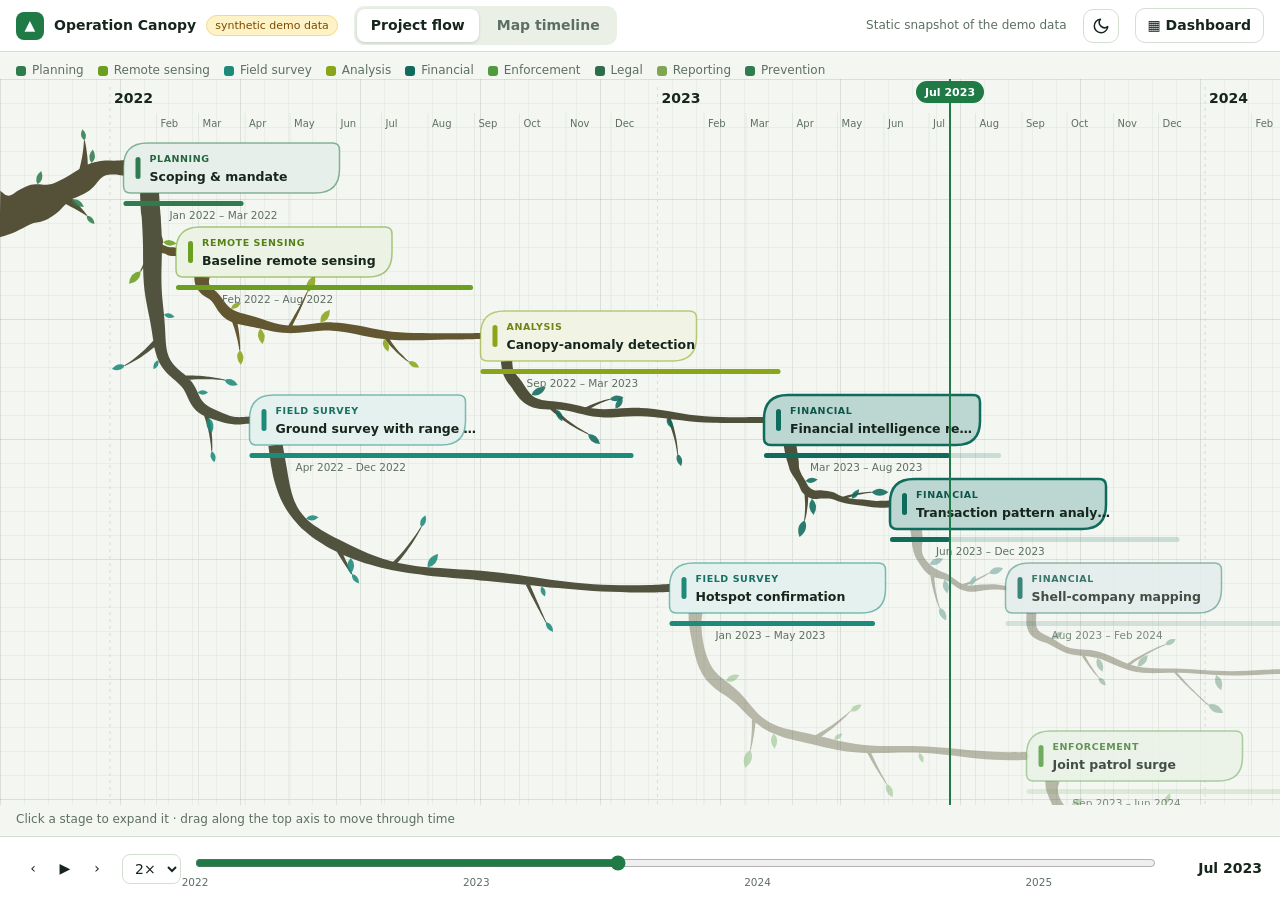
==== commit 5b94a880: "fixed auto clipping issues" ====
--- a/index.html
+++ b/index.html
@@ -2,7 +2,7 @@
 <html lang="en">
 <head>
   <meta charset="utf-8">
-  <meta http-equiv="Content-Security-Policy" content="default-src 'none'; script-src 'self'; style-src 'self' 'unsafe-inline'; img-src 'self' data: https://tile.openstreetmap.org https://server.arcgisonline.com https://s3.amazonaws.com; connect-src 'self'; base-uri 'none'; form-action 'none'">
+  <meta http-equiv="Content-Security-Policy" content="default-src 'none'; script-src 'self'; style-src 'self' 'unsafe-inline'; img-src 'self' data: https://server.arcgisonline.com https://tile.openstreetmap.org https://s3.amazonaws.com; connect-src 'self' https://server.arcgisonline.com https://tile.openstreetmap.org https://s3.amazonaws.com; base-uri 'none'; form-action 'none'">
   <meta name="viewport" content="width=device-width, initial-scale=1">
   <meta name="color-scheme" content="light">
   <meta name="robots" content="noindex, nofollow">
--- a/app.css
+++ b/app.css
@@ -1 +1 @@
-:root{--bg: #f3f6f1;--surface: #ffffff;--surface-2: #eaf0e6;--ink: #17261c;--muted: #5d6f62;--line: #d4ded3;--bark: #5b4a34;--accent: #1f7a46;--accent-ink: #ffffff;--warn: #b45309;--danger: #b42318;--s1: #1b7837;--s2: #d95f02;--s3: #7570b3;--shadow: 0 8px 30px rgb(10 40 20 / .18);--top: 52px;--tl: 64px;font:14px/1.45 system-ui,-apple-system,Segoe UI,Roboto,sans-serif}:root[data-theme=light]{color-scheme:light}:root[data-theme=dark]{color-scheme:dark;--bg: #141a18;--surface: #1c2321;--surface-2: #252e2b;--ink: #e9eeea;--muted: #9eaba4;--line: #34403b;--accent: #86b894;--accent-ink: #0e1512;--s1: #8fd0a0;--s2: #f0a468;--s3: #b3aef5;--shadow: 0 8px 30px rgb(0 0 0 / .5);--bark: #a89272}*{box-sizing:border-box}html,body{height:100%;margin:0}body{background:var(--bg);color:var(--ink);overflow:hidden}#app{height:100%;display:grid;grid-template-rows:var(--top) 1fr var(--tl)}.boot,.empty{padding:40px}.muted{color:var(--muted)}.small{font-size:12px}button,select,input[type=text]{font:inherit;color:inherit}button{cursor:pointer}select,input[type=text]{background:var(--surface);border:1px solid var(--line);border-radius:8px;padding:5px 8px;max-width:100%}:focus-visible{outline:2px solid var(--accent);outline-offset:2px}.icon-btn{border:0;background:transparent;width:30px;height:30px;border-radius:8px;font-size:14px}.icon-btn:hover{background:var(--surface-2)}.icon-btn.tiny{width:20px;height:20px;font-size:10px}button.primary{background:var(--accent);color:var(--accent-ink);border:0;border-radius:999px;padding:7px 14px;font-weight:600}button.primary.small,button.small{padding:4px 10px;font-size:12px}button.small:not(.primary){background:var(--surface-2);border:1px solid var(--line);border-radius:8px}button.link{background:none;border:0;color:var(--accent);padding:2px 0;text-align:left}button.link:hover{text-decoration:underline}.topbar{display:flex;align-items:center;gap:16px;padding:0 16px;background:var(--surface);border-bottom:1px solid var(--line);z-index:700;position:relative}.brand{display:flex;align-items:center;gap:10px;white-space:nowrap}.logo{display:grid;place-items:center;width:28px;height:28px;border-radius:8px;background:var(--accent);color:var(--accent-ink);font-size:14px}.demo{font-size:11px;padding:2px 8px;border-radius:999px;background:#fef3c7;color:#7c4a03;border:1px solid #f5d98b}.tabs{display:flex;gap:4px;background:var(--surface-2);padding:3px;border-radius:10px}.tab{border:0;background:transparent;padding:6px 14px;border-radius:8px;color:var(--muted);font-weight:600}.tab.on{background:var(--surface);color:var(--ink);box-shadow:0 1px 3px #00000026}.spacer{flex:1}.status-line{white-space:nowrap;overflow:hidden;text-overflow:ellipsis}.dash-btn{border:1px solid var(--line);background:var(--surface);border-radius:10px;padding:6px 12px;font-weight:600}.dash-btn.on{background:var(--accent);color:var(--accent-ink);border-color:var(--accent)}main{position:relative;min-height:0}.view{position:absolute;inset:0}.view[hidden]{display:none}.flow-view{height:100%;display:flex;flex-direction:column;background:radial-gradient(1200px 500px at 10% -10%,color-mix(in srgb,var(--accent) 10%,transparent),transparent),var(--bg)}.flow-legend{display:flex;flex-wrap:wrap;gap:6px 14px;padding:10px 16px 0;font-size:12px;color:var(--muted)}.flow-legend span{display:inline-flex;align-items:center;gap:6px}.flow-legend i{width:10px;height:10px;border-radius:3px}.flow-scroll{flex:1;overflow:auto;position:relative}.flow-hint{padding:6px 16px 8px;font-size:12px;color:var(--muted)}.flow-svg{display:block;font-family:inherit}.flow-svg .grid{stroke:var(--line);stroke-width:1;opacity:.5}.flow-svg .grid.major{opacity:1;stroke-dasharray:3 4}.flow-svg .tick{fill:var(--muted);font-size:10px}.flow-svg .tick.major{fill:var(--ink);font-size:14px;font-weight:700}.flow-svg .axis-hit{fill:transparent;cursor:ew-resize}.flow-svg .limb{transition:opacity .3s}.flow-svg .limb .bark{fill:color-mix(in srgb,var(--bark) 86%,var(--c, var(--bark)))}.flow-svg .limb .twig-leaf{fill:var(--c);opacity:.88}.flow-svg .limb.future{opacity:.38}.flow-svg .limb.dim{opacity:.14}.node{cursor:pointer;transition:opacity .2s;outline:none}.node .body{fill:color-mix(in srgb,var(--c) 12%,var(--surface));stroke:color-mix(in srgb,var(--c) 55%,transparent);stroke-width:1.5;transition:transform .15s,stroke-width .15s,fill .2s}.node:hover .body,.node:focus-visible .body{stroke:var(--c);stroke-width:2.5}.node .stripe{fill:var(--c)}.node .cat{fill:var(--c);font-size:9.5px;font-weight:700;text-transform:uppercase;letter-spacing:.06em;filter:brightness(.8)}:root[data-theme=dark] .node .cat{filter:brightness(1.35)}.node .ttl{fill:var(--ink);font-size:12.5px;font-weight:600}.node .dur-track{fill:color-mix(in srgb,var(--c) 18%,transparent)}.node .dur-fill{fill:var(--c)}.node .when{fill:var(--muted);font-size:10.5px}.node.active .body{fill:color-mix(in srgb,var(--c) 28%,var(--surface));stroke:var(--c);stroke-width:2.5}.node.future{opacity:.8}.node.dim{opacity:.28}.node.open .body{stroke:var(--ink);stroke-width:3}.node.focus .body{stroke:#f59e0b;stroke-width:3;stroke-dasharray:6 3}.cursor{pointer-events:none}.cursor line{stroke:var(--accent);stroke-width:2}.cursor .pill{fill:var(--accent)}.cursor text{fill:var(--accent-ink);font-size:11px;font-weight:700}.bubble{position:fixed;z-index:900;background:var(--surface);border:2px solid var(--c);border-radius:12px;box-shadow:var(--shadow);overflow:visible;display:flex;flex-direction:column;transition:left .28s cubic-bezier(.2,.8,.2,1),top .28s cubic-bezier(.2,.8,.2,1),width .28s cubic-bezier(.2,.8,.2,1),height .28s cubic-bezier(.2,.8,.2,1),border-radius .28s,opacity .2s}.bubble.no-anim{transition:none}.bubble>*{opacity:0;transition:opacity .18s .12s}.bubble.open>*{opacity:1}.bubble.open{border-radius:22px}.bubble .tail{position:absolute;top:var(--tail, 40px);width:16px;height:16px;background:var(--surface);border:2px solid var(--c);border-right:0;border-top:0;transform:translateY(-50%) rotate(45deg);display:none}.bubble[data-side=right] .tail{display:block;left:-10px}.bubble[data-side=left] .tail{display:block;right:-10px;transform:translateY(-50%) rotate(-135deg)}.bubble header{display:flex;justify-content:space-between;gap:8px;padding:14px 16px 6px}.bubble h2{margin:6px 0 2px;font-size:18px;line-height:1.2}.chip{display:inline-block;padding:1px 9px;border-radius:999px;color:#fff;font-size:11px;font-weight:700;letter-spacing:.03em}.period{margin:0;color:var(--muted);font-size:12.5px}.status{margin-left:8px;padding:1px 8px;border-radius:999px;background:var(--surface-2);border:1px solid var(--line);font-size:11px}.bubble-scroll{overflow:auto;padding:4px 16px 8px;flex:1;min-height:0;border-radius:0}.bubble footer{padding:10px 16px 14px;display:flex;flex-direction:column;gap:8px;border-top:1px solid var(--line)}.relations{display:flex;flex-wrap:wrap;gap:4px 14px;font-size:12.5px}.stage-body p{margin:8px 0}.media{display:flex;gap:10px;overflow-x:auto;scroll-snap-type:x mandatory;padding:4px 2px 10px;margin:8px 0}.media figure{margin:0;flex:0 0 auto;scroll-snap-align:start;width:190px}.media img{width:190px;height:112px;object-fit:cover;border-radius:10px;border:1px solid var(--line);background:var(--surface-2);cursor:zoom-in;display:block}.media figcaption{font-size:11px;color:var(--muted);margin-top:4px}.stage-spark{margin-top:6px;padding:8px 10px;background:var(--surface-2);border-radius:12px}.spark-title{font-size:12px;margin-bottom:4px}.spark-axis{display:flex;justify-content:space-between;font-size:10.5px;color:var(--muted)}.spark{display:block;max-width:100%}.spark-line{fill:none;stroke:var(--accent);stroke-width:1.8}.spark-shade{fill:var(--accent);opacity:.16}.spark-cursor{stroke:var(--muted);stroke-dasharray:2 2}.spark-dot{fill:var(--accent)}.lightbox{position:fixed;inset:0;z-index:1200;background:#000c;display:grid;place-content:center;justify-items:center;gap:8px;cursor:zoom-out}.lightbox img{max-width:90vw;max-height:80vh;border-radius:10px}.lightbox p{color:#fff;margin:0}.map-view{height:100%;position:relative}.map-canvas{position:absolute;inset:0;background:#dfe8dc;z-index:0;isolation:isolate}.map-canvas .basemap{opacity:.95}:root[data-theme=dark] .map-canvas{background:#171d1b}:root[data-theme=dark] .map-canvas .basemap:not(.imagery){filter:invert(1) hue-rotate(180deg) brightness(.85) contrast(.9)}:root[data-theme=dark] .map-canvas .graticule{filter:invert(1) brightness(1.5)}.leaflet-container{font:inherit;background:inherit}path.area{transition:fill .3s,fill-opacity .3s;cursor:pointer}.map-left{position:absolute;top:12px;left:12px;bottom:12px;width:318px;z-index:600;display:flex;flex-direction:column;gap:10px;pointer-events:none;overflow-y:auto;scrollbar-width:thin;padding-right:2px}.map-left>.card{flex:none}.map-left>*{pointer-events:auto}.card{background:color-mix(in srgb,var(--surface) 94%,transparent);backdrop-filter:blur(6px);border:1px solid var(--line);border-radius:14px;padding:12px 14px;box-shadow:0 2px 12px #0a28141f}.card h3{margin:0 0 8px;font-size:13px;text-transform:uppercase;letter-spacing:.05em;color:var(--muted)}.card select{width:100%;margin:2px 0 6px}.context-list{margin:0}.check{display:flex;align-items:center;gap:6px;font-size:13px;margin:4px 0}.check input[type=range]{flex:1}.seg{display:flex;background:var(--surface-2);border-radius:9px;padding:2px;margin:6px 0}.seg label{flex:1;text-align:center}.seg input{position:absolute;opacity:0;pointer-events:none}.seg span{display:block;padding:4px 6px;border-radius:7px;font-size:12px;cursor:pointer}.seg input:checked+span{background:var(--surface);box-shadow:0 1px 3px #0000002e;font-weight:600}.seg input:focus-visible+span{outline:2px solid var(--accent)}.seg.compact{margin:0}.seg.compact span{padding:3px 10px}.legend{margin-top:8px;border-top:1px solid var(--line);padding-top:8px}.legend-title{font-weight:600;font-size:13px}.legend-sub{font-size:12px;color:var(--muted);margin-bottom:4px}.legend ul{list-style:none;margin:4px 0;padding:0}.legend li{display:flex;align-items:center;gap:8px;font-size:12px;line-height:1.55;font-variant-numeric:tabular-nums}.legend i{width:22px;height:12px;border-radius:3px;border:1px solid rgb(0 0 0 / .18)}.inc-legend{display:flex;flex-wrap:wrap;gap:4px 12px;font-size:12px}.inc-legend span{display:inline-flex;align-items:center;gap:5px}.inc-legend i{width:10px;height:10px;border-radius:50%}.inc-legend p{flex-basis:100%;margin:2px 0 0}.area-tip{background:var(--surface);color:var(--ink);border:1px solid var(--line);border-radius:10px;box-shadow:var(--shadow);padding:8px 10px}.area-tip:before{display:none}.tip{min-width:150px}.tip-val{font-size:15px;font-weight:700;margin:4px 0}.tip p{margin:4px 0}.leaflet-popup-content-wrapper,.leaflet-popup-tip{background:var(--surface);color:var(--ink)}.ctx-item{border:1px solid var(--line);border-left:4px solid var(--c);border-radius:10px;margin-bottom:8px;background:var(--surface)}.ctx-head{display:flex;align-items:flex-start;gap:8px;width:100%;background:none;border:0;text-align:left;padding:8px 10px}.ctx-head span{flex:1}.ctx-head strong{display:block;font-size:13px}.ctx-head small{color:var(--muted);font-size:11.5px}.ctx-head em{font-style:normal;font-size:10.5px;background:#fde68a;color:#6b4200;border-radius:999px;padding:1px 7px}.ctx-item .stage-body,.ctx-actions{padding:0 10px 8px}.ctx-item .media figure,.ctx-item .media img{width:160px}.ctx-item .media img{height:100px}.ctx-actions{display:flex;align-items:center;gap:12px;flex-wrap:wrap}.timeline{display:grid;grid-template-columns:auto 1fr 92px;align-items:center;gap:14px;padding:0 18px;background:var(--surface);border-top:1px solid var(--line);z-index:700;position:relative}.tl-controls{display:flex;align-items:center;gap:2px}.tl-controls select{margin-left:8px}.tl-track{position:relative;height:40px;display:flex;align-items:flex-start}.tl-track input{width:100%;margin:6px 0 0;accent-color:var(--accent);position:relative;z-index:1;background:transparent}.tl-band{position:absolute;top:8px;height:14px;background:color-mix(in srgb,var(--accent) 25%,transparent);border-radius:7px;display:none}.tl-ticks{position:absolute;left:0;right:0;top:26px;height:14px;font-size:10.5px;color:var(--muted)}.tl-ticks span{position:absolute;transform:translate(-50%)}.tl-label{font-weight:700;font-variant-numeric:tabular-nums;text-align:right}.dashboard{position:fixed;top:64px;right:16px;width:440px;min-width:320px;max-width:96vw;max-height:calc(100vh - 64px - var(--tl) - 16px);z-index:800;background:var(--surface);border:1px solid var(--line);border-radius:16px;box-shadow:var(--shadow);display:flex;flex-direction:column;resize:horizontal;overflow:hidden}.dashboard[hidden]{display:none}.dashboard header{display:flex;align-items:center;gap:8px;padding:8px 8px 8px 14px;cursor:grab;background:var(--surface-2);touch-action:none;user-select:none}.dashboard header .muted{flex:1}.dashboard.collapsed .dash-body{display:none}.dash-body{padding:12px 14px 14px;overflow:auto;display:flex;flex-direction:column;gap:10px}.dash-body .row{display:flex;align-items:center;gap:8px}.dash-body .row.wrap{flex-wrap:wrap}.lbl{width:52px;font-size:12px;color:var(--muted);flex:none}.series-row{display:flex;gap:6px;align-items:center}.series-row i{width:10px;height:26px;border-radius:4px;flex:none}.series-row select:first-of-type{flex:1;min-width:0}.chip-btn{border:1px solid var(--line);background:var(--surface);border-radius:999px;padding:2px 10px;font-size:12px}.chip-btn.on{background:var(--accent);color:var(--accent-ink);border-color:var(--accent)}.apply{background:var(--surface-2);border-radius:10px;padding:6px 10px}.chart-box{min-height:120px}.chart-legend{display:flex;flex-wrap:wrap;gap:4px 14px;font-size:12px;margin-bottom:4px}.chart-legend span{display:inline-flex;align-items:center;gap:5px}.chart-legend i{width:10px;height:10px;border-radius:3px}.chart-wrap{position:relative}.chart{width:100%;height:auto;display:block}.chart .gridline{stroke:var(--line)}.chart .ytick,.chart .xtick{fill:var(--muted);font-size:10px}.chart .series-line{fill:none;stroke-width:2.2;stroke-linejoin:round}.chart .bar{cursor:pointer;opacity:.9}.chart .bar:hover{opacity:1}.chart-cursor{stroke:var(--accent);stroke-width:1.5;stroke-dasharray:4 3}.chart-guide{stroke:var(--muted);stroke-width:1}.chart-tip{position:absolute;top:4px;background:var(--surface);border:1px solid var(--line);border-radius:8px;padding:4px 8px;font-size:12px;box-shadow:var(--shadow);pointer-events:none;transform:translate(8px)}.chart-tip[hidden]{display:none}.chart-tip i{display:inline-block;width:8px;height:8px;border-radius:2px;margin-right:5px}.hbars{display:flex;flex-direction:column;gap:2px;max-height:260px;overflow:auto}.hbar{display:grid;grid-template-columns:96px 1fr 70px;align-items:center;gap:8px;background:none;border:0;border-radius:6px;padding:2px 4px;text-align:left;font-size:12px}.hbar:hover{background:var(--surface-2)}.hbar.on{background:color-mix(in srgb,var(--accent) 18%,transparent);outline:1px solid var(--accent)}.hl{overflow:hidden;text-overflow:ellipsis;white-space:nowrap}.hb{display:flex;flex-direction:column;gap:2px}.hb i{height:7px;border-radius:4px;display:block}.hv{text-align:right;font-variant-numeric:tabular-nums;color:var(--muted)}.table-wrap{max-height:260px;overflow:auto}table{width:100%;border-collapse:collapse;font-size:12px}th,td{text-align:left;padding:4px 6px;border-bottom:1px solid var(--line)}td.num{text-align:right;font-variant-numeric:tabular-nums}tbody tr{cursor:pointer}tbody tr:hover,tbody tr.on{background:var(--surface-2)}th{position:sticky;top:0;background:var(--surface)}.chart-foot{display:flex;gap:12px;align-items:center}.error{color:var(--danger)}.saved{display:flex;flex-wrap:wrap;gap:4px 12px}.saved-item{display:inline-flex;align-items:center;gap:2px}.row.save input{flex:1}.toast{position:fixed;left:50%;bottom:calc(var(--tl) + 14px);transform:translate(-50%);background:var(--ink);color:var(--bg);border-radius:999px;padding:8px 16px;z-index:1300;box-shadow:var(--shadow)}.toast[hidden]{display:none}.toast .link{color:inherit;text-decoration:underline}@media(max-width:900px){.map-left{width:auto;right:12px;bottom:auto;max-height:46%;overflow:auto}.status-line{display:none}.dashboard{left:8px;right:8px!important;width:auto}.timeline{grid-template-columns:auto 1fr}.tl-label{display:none}}@media(prefers-reduced-motion:reduce){*,*:before,*:after{transition:none!important;animation:none!important}}.filter-chip{border:1px solid var(--accent);background:color-mix(in srgb,var(--accent) 14%,transparent);color:var(--ink);border-radius:999px;padding:3px 12px;font-size:12px;font-weight:600}.filter-chip[hidden]{display:none}.flow-scroll.is-vertical{overflow-x:hidden}.flow-svg.vertical .when{font-size:10px}.flow-svg .year-ring rect{fill:var(--bark)}.flow-svg .year-ring text{fill:var(--surface);font-size:10.5px;font-weight:700}.flow-svg.vertical .ttl{font-size:11.5px}.flow-svg.vertical .cursor .pill,.flow-svg.vertical .cursor text{display:none}.flow-svg.vertical .cursor line{stroke-dasharray:5 4}.sheet-handle{display:none}.scrim{position:fixed;inset:0;background:#00000061;opacity:0;transition:opacity .25s;z-index:880}.scrim.open{opacity:1}.bubble.sheet{inset:auto 0 0;width:auto;height:auto;max-height:86vh;border-width:2px 0 0;border-radius:20px 20px 0 0;transform:translateY(105%);transition:transform .28s cubic-bezier(.2,.8,.2,1);padding-bottom:env(safe-area-inset-bottom)}.bubble.sheet.open{transform:none;border-radius:20px 20px 0 0}.bubble.sheet>*{opacity:1;transition:none}.bubble.sheet .tail{display:none!important}.bubble.sheet .media figure,.bubble.sheet .media img{width:170px}.bubble.sheet .media img{height:104px}@media(max-width:760px),(orientation:portrait)and (max-width:1100px){:root{--tl: 96px;font-size:15px}#app{grid-template-rows:auto minmax(0,1fr) var(--tl)}.topbar{flex-wrap:wrap;gap:8px 10px;padding:8px 12px}.brand{flex:1;min-width:0}.brand strong{overflow:hidden;text-overflow:ellipsis;white-space:nowrap}.demo{font-size:0;padding:1px 7px;flex:none}.demo:after{content:"demo";font-size:10px}.spacer,.status-line{display:none}.tabs{order:3;width:100%}.tab{flex:1;padding:8px 10px}.filter-chip{order:2;font-size:11px;padding:3px 9px}.dash-btn{padding:6px 10px}.flow-legend{flex-wrap:nowrap;overflow-x:auto;white-space:nowrap;padding:8px 12px 0;scrollbar-width:none}.flow-legend span{flex:none}.flow-hint{padding:4px 12px 6px;font-size:11.5px}.timeline{grid-template-columns:1fr auto;grid-template-areas:"ctl lbl" "trk trk";gap:0 10px;padding:6px 14px 8px;align-content:center}.tl-controls{grid-area:ctl}.tl-track{grid-area:trk;height:44px}.tl-label{grid-area:lbl;display:block;font-size:16px}.tl-track input{height:28px;margin-top:4px}.tl-ticks{top:30px}.map-left{inset:auto 0 0;width:auto;max-height:68%;border-radius:18px 18px 0 0;background:var(--surface);border:1px solid var(--line);box-shadow:0 -6px 24px #0a281438;padding:0 12px 12px;gap:10px;pointer-events:auto;transform:translateY(calc(100% - 50px));transition:transform .28s cubic-bezier(.2,.8,.2,1);overflow-y:hidden}.map-view.sheet-open .map-left{transform:none;overflow-y:auto}.sheet-handle{display:flex;flex-direction:column;align-items:center;gap:4px;width:100%;padding:8px 0 6px;background:var(--surface);border:0;position:sticky;top:0;z-index:2;font-size:12.5px;font-weight:600;color:var(--ink);text-align:center;flex:none}.sheet-handle .grab{width:38px;height:4px;border-radius:2px;background:var(--line)}.map-left>.card{box-shadow:none;backdrop-filter:none}.map-view .leaflet-bottom{margin-bottom:52px}.map-view.sheet-open .leaflet-bottom,.map-view .leaflet-control-zoom{display:none}.dashboard{left:0!important;right:var(--tlw, 0px)!important;top:auto!important;bottom:var(--tl);width:auto;min-width:0;max-width:none;max-height:74vh;border-radius:18px 18px 0 0;resize:none}.dashboard header{cursor:default}.drag-hint{display:none}.hbar{grid-template-columns:78px 1fr 60px}.toast{bottom:calc(var(--tl) + 10px);max-width:92vw}.bubble h2{font-size:17px}}@media(pointer:coarse){.icon-btn{width:40px;height:40px;font-size:16px}.icon-btn.tiny{width:28px;height:28px}button.primary{padding:11px 16px}button.link{padding:6px 0}select,input[type=text]{min-height:38px}.chip-btn{padding:6px 12px}.check input{width:20px;height:20px}}.base-note{margin:2px 0 6px;padding:6px 8px;border-radius:8px;background:#fef3c7;color:#6b4200;border:1px solid #f5d98b}.base-note[hidden]{display:none}:root[data-theme=dark] .base-note{background:#3a2e0b;color:#f6d98a;border-color:#6b5314}.map-canvas .graticule{opacity:1}.theme-btn{border:1px solid var(--line);background:var(--surface);border-radius:10px;width:36px;height:34px;display:grid;place-items:center;color:var(--ink);padding:0}.theme-btn:hover{background:var(--surface-2)}.theme-btn svg{width:18px;height:18px;display:block}.tl-pos,.tl-vtrack{display:none}@media(max-width:760px),(orientation:portrait)and (max-width:1100px){.tl-pos{display:inline-grid;place-items:center}.tl-pos svg{width:18px;height:18px}:root{--tlw: 0px}:root[data-tl=right]{--tl: 0px;--tlw: 70px}:root[data-tl=right] #app{grid-template-columns:minmax(0,1fr) var(--tlw);grid-template-rows:auto minmax(0,1fr)}:root[data-tl=right] .topbar{grid-column:1 / -1}:root[data-tl=right] main{grid-column:1;grid-row:2}:root[data-tl=right] .timeline{grid-column:2;grid-row:2;display:flex;flex-direction:column;align-items:center;gap:6px;padding:8px 4px 10px;border-top:0;border-left:1px solid var(--line);min-height:0}:root[data-tl=right] .tl-controls{flex-direction:column;gap:0}:root[data-tl=right] .tl-controls select{margin:2px 0 0;width:56px;padding:3px 2px;font-size:12px}:root[data-tl=right] .tl-track{display:none}:root[data-tl=right] .tl-label{order:-1;font-size:12.5px;text-align:center;line-height:1.15;max-width:64px}:root[data-tl=right] .tl-vtrack{display:block;position:relative;flex:1;width:100%;min-height:120px;touch-action:none;cursor:ns-resize;outline-offset:-2px}.tl-vtrack .vt-rail{position:absolute;left:14px;top:10px;bottom:10px;width:8px;border-radius:4px;background:var(--surface-2);border:1px solid var(--line)}.tl-vtrack .vt-fill{position:absolute;left:0;right:0;top:0;background:var(--accent);border-radius:4px;opacity:.85}.tl-vtrack .vt-band{position:absolute;left:-4px;right:-4px;background:color-mix(in srgb,var(--accent) 25%,transparent);border-radius:6px;display:none}.tl-vtrack .vt-thumb{position:absolute;left:50%;width:26px;height:26px;margin:-13px 0 0 -13px;border-radius:50%;background:var(--accent);border:3px solid var(--surface);box-shadow:0 1px 5px #00000059}.tl-vtrack .vt-ticks{position:absolute;inset:10px 0 10px 30px;font-size:10.5px;color:var(--muted);pointer-events:none}.tl-vtrack .vt-ticks span{position:absolute;transform:translateY(-50%)}:root[data-tl=right] .dashboard{right:var(--tlw)!important}:root[data-tl=right] .bubble.sheet{right:var(--tlw)}:root[data-tl=right] .toast{left:calc(50% - var(--tlw) / 2)}}.vflow{position:relative;margin:0}.vflow .vlayer{position:absolute;left:0;top:0;display:block}.vflow .vover{pointer-events:none;z-index:3}.vrow-wrap{position:absolute;left:0;right:0;z-index:1}.vrow{position:relative;width:100%;height:100%;overflow-x:hidden;overflow-y:visible}.vrow.scrolls{overflow-x:auto;scroll-snap-type:x mandatory;scrollbar-width:none;overscroll-behavior-x:contain}.vrow.scrolls::-webkit-scrollbar{display:none}.vrow-content{position:relative}.vrow-svg{position:absolute;left:0;top:0;display:block}.vsnap{position:absolute;top:0;width:1px;height:1px;scroll-snap-align:start}.vmore{position:absolute;transform:translate(-50%);z-index:2;display:flex;flex-direction:column;align-items:center;gap:3px}.vmore-row{display:flex;gap:4px}.vmore-btn{width:20px;height:24px;padding:0;border-radius:10px;border:1px solid var(--line);background:var(--surface);color:var(--ink);font-size:15px;line-height:1;box-shadow:0 1px 4px #0003}.vmore-btn:disabled{opacity:.35;box-shadow:none}.vmore-count{font-size:9.5px;color:var(--muted);white-space:nowrap;background:color-mix(in srgb,var(--surface) 85%,transparent);border-radius:6px;padding:0 3px;font-variant-numeric:tabular-nums}.flow-svg .bough .bark{fill:var(--bark)}.flow-svg .bough.future{opacity:.4}.flow-svg.vertical .limb .bark,.flow-svg.vertical .bough .bark{fill:var(--bark)}.layers-card[hidden]{display:none}.layer-group+.layer-group{margin-top:8px}.layer-group-title{font-size:11px;text-transform:uppercase;letter-spacing:.05em;color:var(--muted);margin:2px 0}.layer-row{display:grid;grid-template-columns:1fr 86px;align-items:center;column-gap:8px}.layer-row .check{margin:3px 0}.layer-opacity{width:86px}.layer-status{grid-column:1 / -1;color:var(--muted);margin:-2px 0 2px 24px}.layer-status:empty{display:none}.layer-status.bad{color:var(--warn)}.dem-legend{margin:8px 0 2px}.dem-legend[hidden]{display:none}.dem-bar{height:10px;border-radius:5px;border:1px solid rgb(0 0 0 / .15)}.dem-ticks{position:relative;height:14px;font-size:10px;color:var(--muted)}.dem-ticks span{position:absolute;transform:translate(-50%);top:2px;white-space:nowrap}.dem-ticks span:first-child{transform:none}.dem-ticks span:last-child{transform:translate(-100%)}.leaflet-dem-pane,.leaflet-relief-pane,.leaflet-context-pane{pointer-events:none}.leaflet-relief-pane{mix-blend-mode:multiply}:root[data-theme=dark] .leaflet-relief-pane{mix-blend-mode:normal;opacity:.55}.leaflet-pane,.leaflet-tile,.leaflet-marker-icon,.leaflet-marker-shadow,.leaflet-tile-container,.leaflet-pane>svg,.leaflet-pane>canvas,.leaflet-zoom-box,.leaflet-image-layer,.leaflet-layer{position:absolute;left:0;top:0}.leaflet-container{overflow:hidden}.leaflet-tile,.leaflet-marker-icon,.leaflet-marker-shadow{-webkit-user-select:none;-moz-user-select:none;user-select:none;-webkit-user-drag:none}.leaflet-tile::selection{background:transparent}.leaflet-safari .leaflet-tile{image-rendering:-webkit-optimize-contrast}.leaflet-safari .leaflet-tile-container{width:1600px;height:1600px;-webkit-transform-origin:0 0}.leaflet-marker-icon,.leaflet-marker-shadow{display:block}.leaflet-container .leaflet-overlay-pane svg{max-width:none!important;max-height:none!important}.leaflet-container .leaflet-marker-pane img,.leaflet-container .leaflet-shadow-pane img,.leaflet-container .leaflet-tile-pane img,.leaflet-container img.leaflet-image-layer,.leaflet-container .leaflet-tile{max-width:none!important;max-height:none!important;width:auto;padding:0}.leaflet-container img.leaflet-tile{mix-blend-mode:plus-lighter}.leaflet-container.leaflet-touch-zoom{-ms-touch-action:pan-x pan-y;touch-action:pan-x pan-y}.leaflet-container.leaflet-touch-drag{-ms-touch-action:pinch-zoom;touch-action:none;touch-action:pinch-zoom}.leaflet-container.leaflet-touch-drag.leaflet-touch-zoom{-ms-touch-action:none;touch-action:none}.leaflet-container{-webkit-tap-highlight-color:transparent}.leaflet-container a{-webkit-tap-highlight-color:rgba(51,181,229,.4)}.leaflet-tile{filter:inherit;visibility:hidden}.leaflet-tile-loaded{visibility:inherit}.leaflet-zoom-box{width:0;height:0;-moz-box-sizing:border-box;box-sizing:border-box;z-index:800}.leaflet-overlay-pane svg{-moz-user-select:none}.leaflet-pane{z-index:400}.leaflet-tile-pane{z-index:200}.leaflet-overlay-pane{z-index:400}.leaflet-shadow-pane{z-index:500}.leaflet-marker-pane{z-index:600}.leaflet-tooltip-pane{z-index:650}.leaflet-popup-pane{z-index:700}.leaflet-map-pane canvas{z-index:100}.leaflet-map-pane svg{z-index:200}.leaflet-vml-shape{width:1px;height:1px}.lvml{behavior:url(#default#VML);display:inline-block;position:absolute}.leaflet-control{position:relative;z-index:800;pointer-events:visiblePainted;pointer-events:auto}.leaflet-top,.leaflet-bottom{position:absolute;z-index:1000;pointer-events:none}.leaflet-top{top:0}.leaflet-right{right:0}.leaflet-bottom{bottom:0}.leaflet-left{left:0}.leaflet-control{float:left;clear:both}.leaflet-right .leaflet-control{float:right}.leaflet-top .leaflet-control{margin-top:10px}.leaflet-bottom .leaflet-control{margin-bottom:10px}.leaflet-left .leaflet-control{margin-left:10px}.leaflet-right .leaflet-control{margin-right:10px}.leaflet-fade-anim .leaflet-popup{opacity:0;-webkit-transition:opacity .2s linear;-moz-transition:opacity .2s linear;transition:opacity .2s linear}.leaflet-fade-anim .leaflet-map-pane .leaflet-popup{opacity:1}.leaflet-zoom-animated{-webkit-transform-origin:0 0;-ms-transform-origin:0 0;transform-origin:0 0}svg.leaflet-zoom-animated{will-change:transform}.leaflet-zoom-anim .leaflet-zoom-animated{-webkit-transition:-webkit-transform .25s cubic-bezier(0,0,.25,1);-moz-transition:-moz-transform .25s cubic-bezier(0,0,.25,1);transition:transform .25s cubic-bezier(0,0,.25,1)}.leaflet-zoom-anim .leaflet-tile,.leaflet-pan-anim .leaflet-tile{-webkit-transition:none;-moz-transition:none;transition:none}.leaflet-zoom-anim .leaflet-zoom-hide{visibility:hidden}.leaflet-interactive{cursor:pointer}.leaflet-grab{cursor:-webkit-grab;cursor:-moz-grab;cursor:grab}.leaflet-crosshair,.leaflet-crosshair .leaflet-interactive{cursor:crosshair}.leaflet-popup-pane,.leaflet-control{cursor:auto}.leaflet-dragging .leaflet-grab,.leaflet-dragging .leaflet-grab .leaflet-interactive,.leaflet-dragging .leaflet-marker-draggable{cursor:move;cursor:-webkit-grabbing;cursor:-moz-grabbing;cursor:grabbing}.leaflet-marker-icon,.leaflet-marker-shadow,.leaflet-image-layer,.leaflet-pane>svg path,.leaflet-tile-container{pointer-events:none}.leaflet-marker-icon.leaflet-interactive,.leaflet-image-layer.leaflet-interactive,.leaflet-pane>svg path.leaflet-interactive,svg.leaflet-image-layer.leaflet-interactive path{pointer-events:visiblePainted;pointer-events:auto}.leaflet-container{background:#ddd;outline-offset:1px}.leaflet-container a{color:#0078a8}.leaflet-zoom-box{border:2px dotted #38f;background:#ffffff80}.leaflet-container{font-family:Helvetica Neue,Arial,Helvetica,sans-serif;font-size:12px;font-size:.75rem;line-height:1.5}.leaflet-bar{box-shadow:0 1px 5px #000000a6;border-radius:4px}.leaflet-bar a{background-color:#fff;border-bottom:1px solid #ccc;width:26px;height:26px;line-height:26px;display:block;text-align:center;text-decoration:none;color:#000}.leaflet-bar a,.leaflet-control-layers-toggle{background-position:50% 50%;background-repeat:no-repeat;display:block}.leaflet-bar a:hover,.leaflet-bar a:focus{background-color:#f4f4f4}.leaflet-bar a:first-child{border-top-left-radius:4px;border-top-right-radius:4px}.leaflet-bar a:last-child{border-bottom-left-radius:4px;border-bottom-right-radius:4px;border-bottom:none}.leaflet-bar a.leaflet-disabled{cursor:default;background-color:#f4f4f4;color:#bbb}.leaflet-touch .leaflet-bar a{width:30px;height:30px;line-height:30px}.leaflet-touch .leaflet-bar a:first-child{border-top-left-radius:2px;border-top-right-radius:2px}.leaflet-touch .leaflet-bar a:last-child{border-bottom-left-radius:2px;border-bottom-right-radius:2px}.leaflet-control-zoom-in,.leaflet-control-zoom-out{font:700 18px Lucida Console,Monaco,monospace;text-indent:1px}.leaflet-touch .leaflet-control-zoom-in,.leaflet-touch .leaflet-control-zoom-out{font-size:22px}.leaflet-control-layers{box-shadow:0 1px 5px #0006;background:#fff;border-radius:5px}.leaflet-control-layers-toggle{background-image:url([data-uri]);width:36px;height:36px}.leaflet-retina .leaflet-control-layers-toggle{background-image:url([data-uri]);background-size:26px 26px}.leaflet-touch .leaflet-control-layers-toggle{width:44px;height:44px}.leaflet-control-layers .leaflet-control-layers-list,.leaflet-control-layers-expanded .leaflet-control-layers-toggle{display:none}.leaflet-control-layers-expanded .leaflet-control-layers-list{display:block;position:relative}.leaflet-control-layers-expanded{padding:6px 10px 6px 6px;color:#333;background:#fff}.leaflet-control-layers-scrollbar{overflow-y:scroll;overflow-x:hidden;padding-right:5px}.leaflet-control-layers-selector{margin-top:2px;position:relative;top:1px}.leaflet-control-layers label{display:block;font-size:13px;font-size:1.08333em}.leaflet-control-layers-separator{height:0;border-top:1px solid #ddd;margin:5px -10px 5px -6px}.leaflet-default-icon-path{background-image:url([data-uri])}.leaflet-container .leaflet-control-attribution{background:#fff;background:#fffc;margin:0}.leaflet-control-attribution,.leaflet-control-scale-line{padding:0 5px;color:#333;line-height:1.4}.leaflet-control-attribution a{text-decoration:none}.leaflet-control-attribution a:hover,.leaflet-control-attribution a:focus{text-decoration:underline}.leaflet-attribution-flag{display:inline!important;vertical-align:baseline!important;width:1em;height:.6669em}.leaflet-left .leaflet-control-scale{margin-left:5px}.leaflet-bottom .leaflet-control-scale{margin-bottom:5px}.leaflet-control-scale-line{border:2px solid #777;border-top:none;line-height:1.1;padding:2px 5px 1px;white-space:nowrap;-moz-box-sizing:border-box;box-sizing:border-box;background:#fffc;text-shadow:1px 1px #fff}.leaflet-control-scale-line:not(:first-child){border-top:2px solid #777;border-bottom:none;margin-top:-2px}.leaflet-control-scale-line:not(:first-child):not(:last-child){border-bottom:2px solid #777}.leaflet-touch .leaflet-control-attribution,.leaflet-touch .leaflet-control-layers,.leaflet-touch .leaflet-bar{box-shadow:none}.leaflet-touch .leaflet-control-layers,.leaflet-touch .leaflet-bar{border:2px solid rgba(0,0,0,.2);background-clip:padding-box}.leaflet-popup{position:absolute;text-align:center;margin-bottom:20px}.leaflet-popup-content-wrapper{padding:1px;text-align:left;border-radius:12px}.leaflet-popup-content{margin:13px 24px 13px 20px;line-height:1.3;font-size:13px;font-size:1.08333em;min-height:1px}.leaflet-popup-content p{margin:1.3em 0}.leaflet-popup-tip-container{width:40px;height:20px;position:absolute;left:50%;margin-top:-1px;margin-left:-20px;overflow:hidden;pointer-events:none}.leaflet-popup-tip{width:17px;height:17px;padding:1px;margin:-10px auto 0;pointer-events:auto;-webkit-transform:rotate(45deg);-moz-transform:rotate(45deg);-ms-transform:rotate(45deg);transform:rotate(45deg)}.leaflet-popup-content-wrapper,.leaflet-popup-tip{background:#fff;color:#333;box-shadow:0 3px 14px #0006}.leaflet-container a.leaflet-popup-close-button{position:absolute;top:0;right:0;border:none;text-align:center;width:24px;height:24px;font:16px/24px Tahoma,Verdana,sans-serif;color:#757575;text-decoration:none;background:transparent}.leaflet-container a.leaflet-popup-close-button:hover,.leaflet-container a.leaflet-popup-close-button:focus{color:#585858}.leaflet-popup-scrolled{overflow:auto}.leaflet-oldie .leaflet-popup-content-wrapper{-ms-zoom:1}.leaflet-oldie .leaflet-popup-tip{width:24px;margin:0 auto;-ms-filter:"progid:DXImageTransform.Microsoft.Matrix(M11=0.70710678, M12=0.70710678, M21=-0.70710678, M22=0.70710678)";filter:progid:DXImageTransform.Microsoft.Matrix(M11=.70710678,M12=.70710678,M21=-.70710678,M22=.70710678)}.leaflet-oldie .leaflet-control-zoom,.leaflet-oldie .leaflet-control-layers,.leaflet-oldie .leaflet-popup-content-wrapper,.leaflet-oldie .leaflet-popup-tip{border:1px solid #999}.leaflet-div-icon{background:#fff;border:1px solid #666}.leaflet-tooltip{position:absolute;padding:6px;background-color:#fff;border:1px solid #fff;border-radius:3px;color:#222;white-space:nowrap;-webkit-user-select:none;-moz-user-select:none;-ms-user-select:none;user-select:none;pointer-events:none;box-shadow:0 1px 3px #0006}.leaflet-tooltip.leaflet-interactive{cursor:pointer;pointer-events:auto}.leaflet-tooltip-top:before,.leaflet-tooltip-bottom:before,.leaflet-tooltip-left:before,.leaflet-tooltip-right:before{position:absolute;pointer-events:none;border:6px solid transparent;background:transparent;content:""}.leaflet-tooltip-bottom{margin-top:6px}.leaflet-tooltip-top{margin-top:-6px}.leaflet-tooltip-bottom:before,.leaflet-tooltip-top:before{left:50%;margin-left:-6px}.leaflet-tooltip-top:before{bottom:0;margin-bottom:-12px;border-top-color:#fff}.leaflet-tooltip-bottom:before{top:0;margin-top:-12px;margin-left:-6px;border-bottom-color:#fff}.leaflet-tooltip-left{margin-left:-6px}.leaflet-tooltip-right{margin-left:6px}.leaflet-tooltip-left:before,.leaflet-tooltip-right:before{top:50%;margin-top:-6px}.leaflet-tooltip-left:before{right:0;margin-right:-12px;border-left-color:#fff}.leaflet-tooltip-right:before{left:0;margin-left:-12px;border-right-color:#fff}@media print{.leaflet-control{-webkit-print-color-adjust:exact;print-color-adjust:exact}}
+:root{--bg: #f3f6f1;--surface: #ffffff;--surface-2: #eaf0e6;--ink: #17261c;--muted: #5d6f62;--line: #d4ded3;--bark: #5b4a34;--accent: #1f7a46;--accent-ink: #ffffff;--warn: #b45309;--danger: #b42318;--s1: #1b7837;--s2: #d95f02;--s3: #7570b3;--shadow: 0 8px 30px rgb(10 40 20 / .18);--top: 52px;--tl: 64px;font:14px/1.45 system-ui,-apple-system,Segoe UI,Roboto,sans-serif}:root[data-theme=light]{color-scheme:light}:root[data-theme=dark]{color-scheme:dark;--bg: #141a18;--surface: #1c2321;--surface-2: #252e2b;--ink: #e9eeea;--muted: #9eaba4;--line: #34403b;--accent: #86b894;--accent-ink: #0e1512;--s1: #8fd0a0;--s2: #f0a468;--s3: #b3aef5;--shadow: 0 8px 30px rgb(0 0 0 / .5);--bark: #a89272}*{box-sizing:border-box}html,body{height:100%;margin:0;overflow-x:clip}body{background:var(--bg);color:var(--ink);overflow:hidden}#app{height:100%;display:grid;grid-template-rows:var(--top) 1fr var(--tl);overflow:hidden;overflow:clip}.boot,.empty{padding:40px}.muted{color:var(--muted)}.small{font-size:12px}button,select,input[type=text]{font:inherit;color:inherit}button{cursor:pointer}select,input[type=text]{background:var(--surface);border:1px solid var(--line);border-radius:8px;padding:5px 8px;max-width:100%}:focus-visible{outline:2px solid var(--accent);outline-offset:2px}.icon-btn{border:0;background:transparent;width:30px;height:30px;border-radius:8px;font-size:14px}.icon-btn:hover{background:var(--surface-2)}.icon-btn.tiny{width:20px;height:20px;font-size:10px}button.primary{background:var(--accent);color:var(--accent-ink);border:0;border-radius:999px;padding:7px 14px;font-weight:600}button.primary.small,button.small{padding:4px 10px;font-size:12px}button.small:not(.primary){background:var(--surface-2);border:1px solid var(--line);border-radius:8px}button.link{background:none;border:0;color:var(--accent);padding:2px 0;text-align:left}button.link:hover{text-decoration:underline}.topbar{display:flex;align-items:center;gap:16px;padding:0 16px;background:var(--surface);border-bottom:1px solid var(--line);z-index:700;position:relative}.brand{display:flex;align-items:center;gap:10px;white-space:nowrap}.logo{display:grid;place-items:center;width:28px;height:28px;border-radius:8px;background:var(--accent);color:var(--accent-ink);font-size:14px}.demo{font-size:11px;padding:2px 8px;border-radius:999px;background:#fef3c7;color:#7c4a03;border:1px solid #f5d98b}.tabs{display:flex;gap:4px;background:var(--surface-2);padding:3px;border-radius:10px}.tab{border:0;background:transparent;padding:6px 14px;border-radius:8px;color:var(--muted);font-weight:600}.tab.on{background:var(--surface);color:var(--ink);box-shadow:0 1px 3px #00000026}.spacer{flex:1}.status-line{white-space:nowrap;overflow:hidden;text-overflow:ellipsis}.dash-btn{border:1px solid var(--line);background:var(--surface);border-radius:10px;padding:6px 12px;font-weight:600}.dash-btn.on{background:var(--accent);color:var(--accent-ink);border-color:var(--accent)}main{position:relative;min-height:0}.view{position:absolute;inset:0}.view[hidden]{display:none}.flow-view{height:100%;display:flex;flex-direction:column;background:radial-gradient(1200px 500px at 10% -10%,color-mix(in srgb,var(--accent) 10%,transparent),transparent),var(--bg)}.flow-legend{display:flex;flex-wrap:wrap;gap:6px 14px;padding:10px 16px 0;font-size:12px;color:var(--muted)}.flow-legend span{display:inline-flex;align-items:center;gap:6px}.flow-legend i{width:10px;height:10px;border-radius:3px}.flow-scroll{flex:1;overflow:auto;position:relative}.flow-hint{padding:6px 16px 8px;font-size:12px;color:var(--muted)}.flow-svg{display:block;font-family:inherit}.flow-svg .grid{stroke:var(--line);stroke-width:1;opacity:.5}.flow-svg .grid.major{opacity:1;stroke-dasharray:3 4}.flow-svg .tick{fill:var(--muted);font-size:10px}.flow-svg .tick.major{fill:var(--ink);font-size:14px;font-weight:700}.flow-svg .axis-hit{fill:transparent;cursor:ew-resize}.flow-svg .limb{transition:opacity .3s}.flow-svg .limb .bark{fill:color-mix(in srgb,var(--bark) 86%,var(--c, var(--bark)))}.flow-svg .limb .twig-leaf{fill:var(--c);opacity:.88}.flow-svg .limb.future{opacity:.38}.flow-svg .limb.dim{opacity:.14}.node{cursor:pointer;transition:opacity .2s;outline:none}.node .body{fill:color-mix(in srgb,var(--c) 12%,var(--surface));stroke:color-mix(in srgb,var(--c) 55%,transparent);stroke-width:1.5;transition:transform .15s,stroke-width .15s,fill .2s}.node:hover .body,.node:focus-visible .body{stroke:var(--c);stroke-width:2.5}.node .stripe{fill:var(--c)}.node .cat{fill:var(--c);font-size:9.5px;font-weight:700;text-transform:uppercase;letter-spacing:.06em;filter:brightness(.8)}:root[data-theme=dark] .node .cat{filter:brightness(1.35)}.node .ttl{fill:var(--ink);font-size:12.5px;font-weight:600}.node .dur-track{fill:color-mix(in srgb,var(--c) 18%,transparent)}.node .dur-fill{fill:var(--c)}.node .when{fill:var(--muted);font-size:10.5px}.node.active .body{fill:color-mix(in srgb,var(--c) 28%,var(--surface));stroke:var(--c);stroke-width:2.5}.node.future{opacity:.8}.node.dim{opacity:.28}.node.open .body{stroke:var(--ink);stroke-width:3}.node.focus .body{stroke:#f59e0b;stroke-width:3;stroke-dasharray:6 3}.cursor{pointer-events:none}.cursor .cursor-hit,.cursor .pill,.cursor text,.cursor .knob{pointer-events:all;cursor:ew-resize;touch-action:none}.cursor .cursor-hit{fill:transparent}.cursor line{stroke:var(--accent);stroke-width:2}.cursor .pill{fill:var(--accent)}.cursor text{fill:var(--accent-ink);font-size:11px;font-weight:700}.bubble{position:fixed;z-index:900;background:var(--surface);border:2px solid var(--c);border-radius:12px;box-shadow:var(--shadow);overflow:visible;display:flex;flex-direction:column;transition:left .28s cubic-bezier(.2,.8,.2,1),top .28s cubic-bezier(.2,.8,.2,1),width .28s cubic-bezier(.2,.8,.2,1),height .28s cubic-bezier(.2,.8,.2,1),border-radius .28s,opacity .2s}.bubble.no-anim{transition:none}.bubble>*{opacity:0;transition:opacity .18s .12s}.bubble.open>*{opacity:1}.bubble.open{border-radius:22px}.bubble .tail{position:absolute;top:var(--tail, 40px);width:16px;height:16px;background:var(--surface);border:2px solid var(--c);border-right:0;border-top:0;transform:translateY(-50%) rotate(45deg);display:none}.bubble[data-side=right] .tail{display:block;left:-10px}.bubble[data-side=left] .tail{display:block;right:-10px;transform:translateY(-50%) rotate(-135deg)}.bubble header{display:flex;justify-content:space-between;gap:8px;padding:14px 16px 6px}.bubble h2{margin:6px 0 2px;font-size:18px;line-height:1.2}.chip{display:inline-block;padding:1px 9px;border-radius:999px;color:#fff;font-size:11px;font-weight:700;letter-spacing:.03em}.period{margin:0;color:var(--muted);font-size:12.5px}.status{margin-left:8px;padding:1px 8px;border-radius:999px;background:var(--surface-2);border:1px solid var(--line);font-size:11px}.bubble-scroll{overflow:auto;padding:4px 16px 8px;flex:1;min-height:0;border-radius:0}.bubble footer{padding:10px 16px 14px;display:flex;flex-direction:column;gap:8px;border-top:1px solid var(--line)}.relations{display:flex;flex-wrap:wrap;gap:4px 14px;font-size:12.5px}.stage-body p{margin:8px 0}.media{display:flex;gap:10px;overflow-x:auto;scroll-snap-type:x mandatory;padding:4px 2px 10px;margin:8px 0}.media figure{margin:0;flex:0 0 auto;scroll-snap-align:start;width:190px}.media img{width:190px;height:112px;object-fit:cover;border-radius:10px;border:1px solid var(--line);background:var(--surface-2);cursor:zoom-in;display:block}.media figcaption{font-size:11px;color:var(--muted);margin-top:4px}.stage-spark{margin-top:6px;padding:8px 10px;background:var(--surface-2);border-radius:12px}.spark-title{font-size:12px;margin-bottom:4px}.spark-axis{display:flex;justify-content:space-between;font-size:10.5px;color:var(--muted)}.spark{display:block;max-width:100%}.spark-line{fill:none;stroke:var(--accent);stroke-width:1.8}.spark-shade{fill:var(--accent);opacity:.16}.spark-cursor{stroke:var(--muted);stroke-dasharray:2 2}.spark-dot{fill:var(--accent)}.lightbox{position:fixed;inset:0;z-index:1200;background:#000c;display:grid;place-content:center;justify-items:center;gap:8px;cursor:zoom-out}.lightbox img{max-width:90vw;max-height:80vh;border-radius:10px}.lightbox p{color:#fff;margin:0}.map-view{height:100%;position:relative}.map-canvas{position:absolute;inset:0;background:#dfe8dc;z-index:0;isolation:isolate}.map-canvas .basemap{opacity:.95}:root[data-theme=dark] .map-canvas{background:#171d1b}:root[data-theme=dark] .map-canvas .basemap:not(.imagery){filter:invert(1) hue-rotate(180deg) brightness(.85) contrast(.9)}:root[data-theme=dark] .map-canvas .graticule{filter:invert(1) brightness(1.5)}.leaflet-container{font:inherit;background:inherit}path.area{transition:fill .3s,fill-opacity .3s;cursor:pointer}.map-left{position:absolute;top:12px;left:12px;bottom:12px;width:318px;z-index:600;display:flex;flex-direction:column;gap:10px;pointer-events:none;overflow-y:auto;scrollbar-width:thin;padding-right:2px}.map-left>.card{flex:none}.map-left>*{pointer-events:auto}.card{background:color-mix(in srgb,var(--surface) 94%,transparent);backdrop-filter:blur(6px);border:1px solid var(--line);border-radius:14px;padding:12px 14px;box-shadow:0 2px 12px #0a28141f}.card h3{margin:0 0 8px;font-size:13px;text-transform:uppercase;letter-spacing:.05em;color:var(--muted)}.card select{width:100%;margin:2px 0 6px}.context-list{margin:0}.check{display:flex;align-items:center;gap:6px;font-size:13px;margin:4px 0}.check input[type=range]{flex:1}.seg{display:flex;background:var(--surface-2);border-radius:9px;padding:2px;margin:6px 0}.seg label{flex:1;text-align:center}.seg input{position:absolute;opacity:0;pointer-events:none}.seg span{display:block;padding:4px 6px;border-radius:7px;font-size:12px;cursor:pointer}.seg input:checked+span{background:var(--surface);box-shadow:0 1px 3px #0000002e;font-weight:600}.seg input:focus-visible+span{outline:2px solid var(--accent)}.seg.compact{margin:0}.seg.compact span{padding:3px 10px}.legend{margin-top:8px;border-top:1px solid var(--line);padding-top:8px}.legend-title{font-weight:600;font-size:13px}.legend-sub{font-size:12px;color:var(--muted);margin-bottom:4px}.legend ul{list-style:none;margin:4px 0;padding:0}.legend li{display:flex;align-items:center;gap:8px;font-size:12px;line-height:1.55;font-variant-numeric:tabular-nums}.legend i{width:22px;height:12px;border-radius:3px;border:1px solid rgb(0 0 0 / .18)}.inc-legend{display:flex;flex-wrap:wrap;gap:4px 12px;font-size:12px}.inc-legend span{display:inline-flex;align-items:center;gap:5px}.inc-legend i{width:10px;height:10px;border-radius:50%}.inc-legend p{flex-basis:100%;margin:2px 0 0}.area-tip{background:var(--surface);color:var(--ink);border:1px solid var(--line);border-radius:10px;box-shadow:var(--shadow);padding:8px 10px}.area-tip:before{display:none}.tip{min-width:150px}.tip-val{font-size:15px;font-weight:700;margin:4px 0}.tip p{margin:4px 0}.leaflet-popup-content-wrapper,.leaflet-popup-tip{background:var(--surface);color:var(--ink)}.ctx-item{border:1px solid var(--line);border-left:4px solid var(--c);border-radius:10px;margin-bottom:8px;background:var(--surface)}.ctx-head{display:flex;align-items:flex-start;gap:8px;width:100%;background:none;border:0;text-align:left;padding:8px 10px}.ctx-head span{flex:1}.ctx-head strong{display:block;font-size:13px}.ctx-head small{color:var(--muted);font-size:11.5px}.ctx-head em{font-style:normal;font-size:10.5px;background:#fde68a;color:#6b4200;border-radius:999px;padding:1px 7px}.ctx-item .stage-body,.ctx-actions{padding:0 10px 8px}.ctx-item .media figure,.ctx-item .media img{width:160px}.ctx-item .media img{height:100px}.ctx-actions{display:flex;align-items:center;gap:12px;flex-wrap:wrap}.timeline{display:grid;grid-template-columns:auto 1fr 92px;align-items:center;gap:14px;padding:0 18px;background:var(--surface);border-top:1px solid var(--line);z-index:700;position:relative}.tl-controls{display:flex;align-items:center;gap:2px}.tl-controls select{margin-left:8px}.tl-track{position:relative;height:40px;display:flex;align-items:flex-start}.tl-track input{width:100%;margin:6px 0 0;accent-color:var(--accent);position:relative;z-index:1;background:transparent}.tl-band{position:absolute;top:8px;height:14px;background:color-mix(in srgb,var(--accent) 25%,transparent);border-radius:7px;display:none}.tl-ticks{position:absolute;left:0;right:0;top:26px;height:14px;font-size:10.5px;color:var(--muted)}.tl-ticks span{position:absolute;transform:translate(-50%)}.tl-label{font-weight:700;font-variant-numeric:tabular-nums;text-align:right}.dashboard{position:fixed;top:64px;right:16px;width:440px;min-width:320px;max-width:96vw;max-height:calc(100vh - 64px - var(--tl) - 16px);z-index:800;background:var(--surface);border:1px solid var(--line);border-radius:16px;box-shadow:var(--shadow);display:flex;flex-direction:column;resize:horizontal;overflow:hidden}.dashboard[hidden]{display:none}.dashboard header{display:flex;align-items:center;gap:8px;padding:8px 8px 8px 14px;cursor:grab;background:var(--surface-2);touch-action:none;user-select:none}.dashboard header .muted{flex:1}.dashboard.collapsed .dash-body{display:none}.dash-body{padding:12px 14px 14px;overflow:auto;display:flex;flex-direction:column;gap:10px}.dash-body .row{display:flex;align-items:center;gap:8px}.dash-body .row.wrap{flex-wrap:wrap}.lbl{width:52px;font-size:12px;color:var(--muted);flex:none}.series-row{display:flex;gap:6px;align-items:center}.series-row i{width:10px;height:26px;border-radius:4px;flex:none}.series-row select:first-of-type{flex:1;min-width:0}.chip-btn{border:1px solid var(--line);background:var(--surface);border-radius:999px;padding:2px 10px;font-size:12px}.chip-btn.on{background:var(--accent);color:var(--accent-ink);border-color:var(--accent)}.apply{background:var(--surface-2);border-radius:10px;padding:6px 10px}.chart-box{min-height:120px}.chart-legend{display:flex;flex-wrap:wrap;gap:4px 14px;font-size:12px;margin-bottom:4px}.chart-legend span{display:inline-flex;align-items:center;gap:5px}.chart-legend i{width:10px;height:10px;border-radius:3px}.chart-wrap{position:relative}.chart{width:100%;height:auto;display:block}.chart .gridline{stroke:var(--line)}.chart .ytick,.chart .xtick{fill:var(--muted);font-size:10px}.chart .series-line{fill:none;stroke-width:2.2;stroke-linejoin:round}.chart .bar{cursor:pointer;opacity:.9}.chart .bar:hover{opacity:1}.chart-cursor{stroke:var(--accent);stroke-width:1.5;stroke-dasharray:4 3}.chart-guide{stroke:var(--muted);stroke-width:1}.chart-tip{position:absolute;top:4px;background:var(--surface);border:1px solid var(--line);border-radius:8px;padding:4px 8px;font-size:12px;box-shadow:var(--shadow);pointer-events:none;transform:translate(8px)}.chart-tip[hidden]{display:none}.chart-tip i{display:inline-block;width:8px;height:8px;border-radius:2px;margin-right:5px}.hbars{display:flex;flex-direction:column;gap:2px;max-height:260px;overflow:auto}.hbar{display:grid;grid-template-columns:96px 1fr 70px;align-items:center;gap:8px;background:none;border:0;border-radius:6px;padding:2px 4px;text-align:left;font-size:12px}.hbar:hover{background:var(--surface-2)}.hbar.on{background:color-mix(in srgb,var(--accent) 18%,transparent);outline:1px solid var(--accent)}.hl{overflow:hidden;text-overflow:ellipsis;white-space:nowrap}.hb{display:flex;flex-direction:column;gap:2px}.hb i{height:7px;border-radius:4px;display:block}.hv{text-align:right;font-variant-numeric:tabular-nums;color:var(--muted)}.table-wrap{max-height:260px;overflow:auto}table{width:100%;border-collapse:collapse;font-size:12px}th,td{text-align:left;padding:4px 6px;border-bottom:1px solid var(--line)}td.num{text-align:right;font-variant-numeric:tabular-nums}tbody tr{cursor:pointer}tbody tr:hover,tbody tr.on{background:var(--surface-2)}th{position:sticky;top:0;background:var(--surface)}.chart-foot{display:flex;gap:12px;align-items:center}.error{color:var(--danger)}.saved{display:flex;flex-wrap:wrap;gap:4px 12px}.saved-item{display:inline-flex;align-items:center;gap:2px}.row.save input{flex:1}.toast{position:fixed;left:50%;bottom:calc(var(--tl) + 14px);transform:translate(-50%);background:var(--ink);color:var(--bg);border-radius:999px;padding:8px 16px;z-index:1300;box-shadow:var(--shadow)}.toast[hidden]{display:none}.toast .link{color:inherit;text-decoration:underline}@media(max-width:900px){.map-left{width:auto;right:12px;bottom:auto;max-height:46%;overflow:auto}.status-line{display:none}.dashboard{left:8px;right:8px!important;width:auto}.timeline{grid-template-columns:auto 1fr}.tl-label{display:none}}@media(prefers-reduced-motion:reduce){*,*:before,*:after{transition:none!important;animation:none!important}}.filter-chip{border:1px solid var(--accent);background:color-mix(in srgb,var(--accent) 14%,transparent);color:var(--ink);border-radius:999px;padding:3px 12px;font-size:12px;font-weight:600}.filter-chip[hidden]{display:none}.flow-scroll.is-vertical{overflow-x:hidden}.flow-svg.vertical .when{font-size:10px}.flow-svg .year-ring rect{fill:var(--bark)}.flow-svg .year-ring text{fill:var(--surface);font-size:10.5px;font-weight:700}.flow-svg.vertical .ttl{font-size:11.5px}.flow-svg.vertical .cursor .pill,.flow-svg.vertical .cursor text{display:none}.flow-svg.vertical .cursor line{stroke-dasharray:5 4}.scrim{position:fixed;inset:0;background:#00000061;opacity:0;transition:opacity .25s;z-index:880}.scrim.open{opacity:1}.bubble.sheet{inset:auto 0 0;width:auto;height:auto;max-height:86vh;border-width:2px 0 0;border-radius:20px 20px 0 0;transform:translateY(105%);transition:transform .28s cubic-bezier(.2,.8,.2,1);padding-bottom:env(safe-area-inset-bottom)}.bubble.sheet.open{transform:none;border-radius:20px 20px 0 0}.bubble.sheet>*{opacity:1;transition:none}.bubble.sheet .tail{display:none!important}.bubble.sheet .media figure,.bubble.sheet .media img{width:170px}.bubble.sheet .media img{height:104px}.mp-tab,.mp-head{display:none}@media(max-width:760px),(orientation:portrait)and (max-width:1100px){:root{--tl: 96px;font-size:15px}#app{grid-template-rows:auto minmax(0,1fr) var(--tl)}.topbar{flex-wrap:wrap;gap:8px 10px;padding:8px 12px}.brand{flex:1;min-width:0}.brand strong{overflow:hidden;text-overflow:ellipsis;white-space:nowrap}.demo{font-size:0;padding:1px 7px;flex:none}.demo:after{content:"demo";font-size:10px}.spacer,.status-line{display:none}.tabs{order:3;width:100%}.tab{flex:1;padding:8px 10px}.filter-chip{order:2;font-size:11px;padding:3px 9px}.dash-btn{padding:6px 10px}.flow-legend{flex-wrap:nowrap;overflow-x:auto;white-space:nowrap;padding:8px 12px 0;scrollbar-width:none}.flow-legend span{flex:none}.flow-hint{padding:4px 12px 6px;font-size:11.5px}.timeline{grid-template-columns:1fr auto;grid-template-areas:"ctl lbl" "trk trk";gap:0 10px;padding:6px 14px 8px;align-content:center}.tl-controls{grid-area:ctl}.tl-track{grid-area:trk;height:44px}.tl-label{grid-area:lbl;display:block;font-size:16px}.tl-track input{height:28px;margin-top:4px}.tl-ticks{top:30px}.map-left{inset:0 auto 0 0;width:min(88%,340px);max-height:none;border-radius:0 18px 18px 0;background:var(--surface);border:1px solid var(--line);border-left:0;box-shadow:10px 0 26px #0a281438;padding:6px 12px 14px;gap:10px;pointer-events:auto;overflow-y:auto;z-index:600;transition:transform .26s cubic-bezier(.2,.8,.2,1),box-shadow .26s}.map-left.collapsed{transform:translate(-104%);box-shadow:none;pointer-events:none}.map-left>.card{box-shadow:none;backdrop-filter:none}.mp-head{display:flex;align-items:center;justify-content:space-between;position:sticky;top:-6px;z-index:2;background:var(--surface);padding:6px 0;font-size:13px;font-weight:700;flex:none}.mp-hide{color:var(--muted)}.mp-hide svg{width:9px;height:13px}.mp-tab{display:flex;position:fixed;left:0;top:54%;z-index:590;flex-direction:column;align-items:center;gap:6px;width:30px;padding:10px 0 9px;border:1px solid var(--line);border-left:0;border-radius:0 15px 15px 0;background:color-mix(in srgb,var(--surface) 96%,transparent);color:var(--ink);box-shadow:3px 2px 12px #00000038;transform:translate(-105%);opacity:0;pointer-events:none;transition:transform .26s cubic-bezier(.2,.8,.2,1),opacity .2s}.mp-tab.shown{transform:none;opacity:1;pointer-events:auto}.mp-tab[hidden]{display:none}.mp-tab svg:first-child{width:9px;height:13px;color:var(--accent)}.mp-tab svg:last-child{width:17px;height:17px}.map-view .leaflet-control-zoom{display:none}.dashboard{left:0!important;right:var(--tlw, 0px)!important;top:auto!important;bottom:var(--tl);width:auto;min-width:0;max-width:none;max-height:74vh;border-radius:18px 18px 0 0;resize:none}.dashboard header{cursor:default}.drag-hint{display:none}.hbar{grid-template-columns:78px 1fr 60px}.toast{bottom:calc(var(--tl) + 10px);max-width:92vw}.bubble h2{font-size:17px}}@media(pointer:coarse){.icon-btn{width:40px;height:40px;font-size:16px}.icon-btn.tiny{width:28px;height:28px}button.primary{padding:11px 16px}button.link{padding:6px 0}select,input[type=text]{min-height:38px}.chip-btn{padding:6px 12px}.check input{width:20px;height:20px}}.base-note{margin:2px 0 6px;padding:6px 8px;border-radius:8px;background:#fef3c7;color:#6b4200;border:1px solid #f5d98b}.base-note[hidden]{display:none}:root[data-theme=dark] .base-note{background:#3a2e0b;color:#f6d98a;border-color:#6b5314}.map-canvas .graticule{opacity:1}.theme-btn{border:1px solid var(--line);background:var(--surface);border-radius:10px;width:36px;height:34px;display:grid;place-items:center;color:var(--ink);padding:0}.theme-btn:hover{background:var(--surface-2)}.theme-btn svg{width:18px;height:18px;display:block}.tl-pos,.tl-vtrack,.tl-hide,.tl-tab{display:none}@media(max-width:760px),(orientation:portrait)and (max-width:1100px){.tl-pos{display:inline-grid;place-items:center}.tl-pos svg{width:18px;height:18px}:root{--tlw: 0px}:root[data-tl=right]{--tl: 0px;--tlw: 0px}:root[data-tl=right] #app{grid-template-columns:minmax(0,1fr);grid-template-rows:auto minmax(0,1fr)}:root[data-tl=right] .topbar{grid-column:1}:root[data-tl=right] main{grid-column:1;grid-row:2}:root[data-tl=right] .timeline{grid-column:1;grid-row:2;justify-self:end;width:70px;z-index:700;display:flex;flex-direction:column;align-items:center;gap:6px;padding:6px 4px 10px;border-top:0;border-left:1px solid var(--line);min-height:0;background:color-mix(in srgb,var(--surface) 95%,transparent);backdrop-filter:blur(6px);box-shadow:-8px 0 20px #00000029;transition:transform .26s cubic-bezier(.2,.8,.2,1),box-shadow .26s}:root[data-tl=right] .timeline.collapsed{transform:translate(104%);box-shadow:none;pointer-events:none}:root[data-tl=right] .tl-hide{display:inline-grid;place-items:center;width:100%;height:26px;border-radius:8px;color:var(--muted)}.tl-hide svg{width:9px;height:13px}:root[data-tl=right] .tl-tab{display:flex;position:fixed;right:0;top:54%;z-index:690;flex-direction:column;align-items:center;gap:3px;width:30px;padding:10px 0 8px;border:1px solid var(--line);border-right:0;border-radius:15px 0 0 15px;background:color-mix(in srgb,var(--surface) 96%,transparent);color:var(--ink);box-shadow:-3px 2px 12px #00000038;transform:translate(105%);opacity:0;pointer-events:none;transition:transform .26s cubic-bezier(.2,.8,.2,1),opacity .2s}:root[data-tl=right] .tl-tab.shown{transform:none;opacity:1;pointer-events:auto}.tl-tab svg{width:9px;height:13px;color:var(--accent)}.tl-tab-month{display:grid;justify-items:center;line-height:1.05;font-size:10px}.tl-tab-month b{font-weight:700}.tl-tab-month i{font-style:normal;color:var(--muted)}:root[data-tl=right] .tl-controls{flex-direction:column;gap:0}:root[data-tl=right] .tl-controls select{margin:2px 0 0;width:56px;padding:3px 2px;font-size:12px}:root[data-tl=right] .tl-track{display:none}:root[data-tl=right] .tl-label{order:-1;font-size:12.5px;text-align:center;line-height:1.15;max-width:64px}:root[data-tl=right] .tl-vtrack{display:block;position:relative;flex:1;width:100%;min-height:120px;touch-action:none;cursor:ns-resize;outline-offset:-2px}.tl-vtrack .vt-rail{position:absolute;left:14px;top:10px;bottom:10px;width:8px;border-radius:4px;background:var(--surface-2);border:1px solid var(--line)}.tl-vtrack .vt-fill{position:absolute;left:0;right:0;top:0;background:var(--accent);border-radius:4px;opacity:.85}.tl-vtrack .vt-band{position:absolute;left:-4px;right:-4px;background:color-mix(in srgb,var(--accent) 25%,transparent);border-radius:6px;display:none}.tl-vtrack .vt-thumb{position:absolute;left:50%;width:26px;height:26px;margin:-13px 0 0 -13px;border-radius:50%;background:var(--accent);border:3px solid var(--surface);box-shadow:0 1px 5px #00000059}.tl-vtrack .vt-ticks{position:absolute;inset:10px 0 10px 30px;font-size:10.5px;color:var(--muted);pointer-events:none}.tl-vtrack .vt-ticks span{position:absolute;transform:translateY(-50%)}}.vflow{position:relative;margin:0}.vflow .vlayer{position:absolute;left:0;top:0;display:block}.vflow .vover{pointer-events:none;z-index:3}.vrow-wrap{position:absolute;left:0;right:0;z-index:1}.vrow{position:relative;width:100%;height:100%;overflow-x:hidden;overflow-y:visible}.vrow.scrolls{overflow-x:auto;scroll-snap-type:x mandatory;scrollbar-width:none;overscroll-behavior-x:contain}.vrow.scrolls::-webkit-scrollbar{display:none}.vrow-content{position:relative}.vrow-svg{position:absolute;left:0;top:0;display:block}.vsnap{position:absolute;top:0;width:1px;height:1px;scroll-snap-align:start}.vmore{position:absolute;transform:translate(-50%);z-index:2;display:flex;flex-direction:column;align-items:center;gap:3px}.vmore-row{display:flex;gap:4px}.vmore-btn{width:20px;height:24px;padding:0;border-radius:10px;border:1px solid var(--line);background:var(--surface);color:var(--ink);font-size:15px;line-height:1;box-shadow:0 1px 4px #0003}.vmore-btn:disabled{opacity:.35;box-shadow:none}.vmore-count{font-size:9.5px;color:var(--muted);white-space:nowrap;background:color-mix(in srgb,var(--surface) 85%,transparent);border-radius:6px;padding:0 3px;font-variant-numeric:tabular-nums}.flow-svg .bough .bark{fill:var(--bark)}.flow-svg .bough.future{opacity:.4}.flow-svg.vertical .limb .bark,.flow-svg.vertical .bough .bark{fill:var(--bark)}.layers-card[hidden]{display:none}.layer-group+.layer-group{margin-top:8px}.layer-group-title{font-size:11px;text-transform:uppercase;letter-spacing:.05em;color:var(--muted);margin:2px 0}.layer-row{display:grid;grid-template-columns:1fr 86px;align-items:center;column-gap:8px}.layer-row .check{margin:3px 0}.layer-opacity{width:86px}.layer-status{grid-column:1 / -1;color:var(--muted);margin:-2px 0 2px 24px}.layer-status:empty{display:none}.layer-status.bad{color:var(--warn)}.dem-legend{margin:8px 0 2px}.dem-legend[hidden]{display:none}.dem-bar{height:10px;border-radius:5px;border:1px solid rgb(0 0 0 / .15)}.dem-ticks{position:relative;height:14px;font-size:10px;color:var(--muted)}.dem-ticks span{position:absolute;transform:translate(-50%);top:2px;white-space:nowrap}.dem-ticks span:first-child{transform:none}.dem-ticks span:last-child{transform:translate(-100%)}.leaflet-dem-pane,.leaflet-relief-pane,.leaflet-context-pane{pointer-events:none}.leaflet-relief-pane{mix-blend-mode:multiply}:root[data-theme=dark] .leaflet-relief-pane{mix-blend-mode:normal;opacity:.55}.flow-svg.vertical .cursor .cursor-hit,.flow-svg.vertical .cursor .knob{cursor:ns-resize}.flow-svg.vertical .vover{touch-action:none}.flow-svg .cursor .knob{display:none}.flow-svg.vertical .cursor .knob{display:block}.cursor .knob circle{fill:var(--accent);stroke:var(--surface);stroke-width:3;filter:drop-shadow(0 1px 3px rgb(0 0 0 / .35))}.cursor .knob path{fill:var(--accent-ink)}.flow-svg.vertical .vover .cursor{pointer-events:none}.cursor-dragging .cursor line{stroke-width:3;stroke-dasharray:none}.cursor-dragging,.cursor-dragging *{cursor:grabbing!important;user-select:none}.flow-view{background:var(--bg)}.flow-scroll{--rule: color-mix(in srgb, var(--ink) 4%, transparent);--rule-major: color-mix(in srgb, var(--ink) 7%, transparent);background-color:var(--bg);background-image:linear-gradient(var(--rule-major) 1px,transparent 1px),linear-gradient(90deg,var(--rule-major) 1px,transparent 1px),linear-gradient(var(--rule) 1px,transparent 1px),linear-gradient(90deg,var(--rule) 1px,transparent 1px);background-size:120px 120px,120px 120px,24px 24px,24px 24px;background-attachment:local}.flow-scroll.is-vertical.sheet-open .vflow{margin-bottom:64vh}.build-stamp{text-align:center;margin:2px 0 0;opacity:.7}.leaflet-pane,.leaflet-tile,.leaflet-marker-icon,.leaflet-marker-shadow,.leaflet-tile-container,.leaflet-pane>svg,.leaflet-pane>canvas,.leaflet-zoom-box,.leaflet-image-layer,.leaflet-layer{position:absolute;left:0;top:0}.leaflet-container{overflow:hidden}.leaflet-tile,.leaflet-marker-icon,.leaflet-marker-shadow{-webkit-user-select:none;-moz-user-select:none;user-select:none;-webkit-user-drag:none}.leaflet-tile::selection{background:transparent}.leaflet-safari .leaflet-tile{image-rendering:-webkit-optimize-contrast}.leaflet-safari .leaflet-tile-container{width:1600px;height:1600px;-webkit-transform-origin:0 0}.leaflet-marker-icon,.leaflet-marker-shadow{display:block}.leaflet-container .leaflet-overlay-pane svg{max-width:none!important;max-height:none!important}.leaflet-container .leaflet-marker-pane img,.leaflet-container .leaflet-shadow-pane img,.leaflet-container .leaflet-tile-pane img,.leaflet-container img.leaflet-image-layer,.leaflet-container .leaflet-tile{max-width:none!important;max-height:none!important;width:auto;padding:0}.leaflet-container img.leaflet-tile{mix-blend-mode:plus-lighter}.leaflet-container.leaflet-touch-zoom{-ms-touch-action:pan-x pan-y;touch-action:pan-x pan-y}.leaflet-container.leaflet-touch-drag{-ms-touch-action:pinch-zoom;touch-action:none;touch-action:pinch-zoom}.leaflet-container.leaflet-touch-drag.leaflet-touch-zoom{-ms-touch-action:none;touch-action:none}.leaflet-container{-webkit-tap-highlight-color:transparent}.leaflet-container a{-webkit-tap-highlight-color:rgba(51,181,229,.4)}.leaflet-tile{filter:inherit;visibility:hidden}.leaflet-tile-loaded{visibility:inherit}.leaflet-zoom-box{width:0;height:0;-moz-box-sizing:border-box;box-sizing:border-box;z-index:800}.leaflet-overlay-pane svg{-moz-user-select:none}.leaflet-pane{z-index:400}.leaflet-tile-pane{z-index:200}.leaflet-overlay-pane{z-index:400}.leaflet-shadow-pane{z-index:500}.leaflet-marker-pane{z-index:600}.leaflet-tooltip-pane{z-index:650}.leaflet-popup-pane{z-index:700}.leaflet-map-pane canvas{z-index:100}.leaflet-map-pane svg{z-index:200}.leaflet-vml-shape{width:1px;height:1px}.lvml{behavior:url(#default#VML);display:inline-block;position:absolute}.leaflet-control{position:relative;z-index:800;pointer-events:visiblePainted;pointer-events:auto}.leaflet-top,.leaflet-bottom{position:absolute;z-index:1000;pointer-events:none}.leaflet-top{top:0}.leaflet-right{right:0}.leaflet-bottom{bottom:0}.leaflet-left{left:0}.leaflet-control{float:left;clear:both}.leaflet-right .leaflet-control{float:right}.leaflet-top .leaflet-control{margin-top:10px}.leaflet-bottom .leaflet-control{margin-bottom:10px}.leaflet-left .leaflet-control{margin-left:10px}.leaflet-right .leaflet-control{margin-right:10px}.leaflet-fade-anim .leaflet-popup{opacity:0;-webkit-transition:opacity .2s linear;-moz-transition:opacity .2s linear;transition:opacity .2s linear}.leaflet-fade-anim .leaflet-map-pane .leaflet-popup{opacity:1}.leaflet-zoom-animated{-webkit-transform-origin:0 0;-ms-transform-origin:0 0;transform-origin:0 0}svg.leaflet-zoom-animated{will-change:transform}.leaflet-zoom-anim .leaflet-zoom-animated{-webkit-transition:-webkit-transform .25s cubic-bezier(0,0,.25,1);-moz-transition:-moz-transform .25s cubic-bezier(0,0,.25,1);transition:transform .25s cubic-bezier(0,0,.25,1)}.leaflet-zoom-anim .leaflet-tile,.leaflet-pan-anim .leaflet-tile{-webkit-transition:none;-moz-transition:none;transition:none}.leaflet-zoom-anim .leaflet-zoom-hide{visibility:hidden}.leaflet-interactive{cursor:pointer}.leaflet-grab{cursor:-webkit-grab;cursor:-moz-grab;cursor:grab}.leaflet-crosshair,.leaflet-crosshair .leaflet-interactive{cursor:crosshair}.leaflet-popup-pane,.leaflet-control{cursor:auto}.leaflet-dragging .leaflet-grab,.leaflet-dragging .leaflet-grab .leaflet-interactive,.leaflet-dragging .leaflet-marker-draggable{cursor:move;cursor:-webkit-grabbing;cursor:-moz-grabbing;cursor:grabbing}.leaflet-marker-icon,.leaflet-marker-shadow,.leaflet-image-layer,.leaflet-pane>svg path,.leaflet-tile-container{pointer-events:none}.leaflet-marker-icon.leaflet-interactive,.leaflet-image-layer.leaflet-interactive,.leaflet-pane>svg path.leaflet-interactive,svg.leaflet-image-layer.leaflet-interactive path{pointer-events:visiblePainted;pointer-events:auto}.leaflet-container{background:#ddd;outline-offset:1px}.leaflet-container a{color:#0078a8}.leaflet-zoom-box{border:2px dotted #38f;background:#ffffff80}.leaflet-container{font-family:Helvetica Neue,Arial,Helvetica,sans-serif;font-size:12px;font-size:.75rem;line-height:1.5}.leaflet-bar{box-shadow:0 1px 5px #000000a6;border-radius:4px}.leaflet-bar a{background-color:#fff;border-bottom:1px solid #ccc;width:26px;height:26px;line-height:26px;display:block;text-align:center;text-decoration:none;color:#000}.leaflet-bar a,.leaflet-control-layers-toggle{background-position:50% 50%;background-repeat:no-repeat;display:block}.leaflet-bar a:hover,.leaflet-bar a:focus{background-color:#f4f4f4}.leaflet-bar a:first-child{border-top-left-radius:4px;border-top-right-radius:4px}.leaflet-bar a:last-child{border-bottom-left-radius:4px;border-bottom-right-radius:4px;border-bottom:none}.leaflet-bar a.leaflet-disabled{cursor:default;background-color:#f4f4f4;color:#bbb}.leaflet-touch .leaflet-bar a{width:30px;height:30px;line-height:30px}.leaflet-touch .leaflet-bar a:first-child{border-top-left-radius:2px;border-top-right-radius:2px}.leaflet-touch .leaflet-bar a:last-child{border-bottom-left-radius:2px;border-bottom-right-radius:2px}.leaflet-control-zoom-in,.leaflet-control-zoom-out{font:700 18px Lucida Console,Monaco,monospace;text-indent:1px}.leaflet-touch .leaflet-control-zoom-in,.leaflet-touch .leaflet-control-zoom-out{font-size:22px}.leaflet-control-layers{box-shadow:0 1px 5px #0006;background:#fff;border-radius:5px}.leaflet-control-layers-toggle{background-image:url([data-uri]);width:36px;height:36px}.leaflet-retina .leaflet-control-layers-toggle{background-image:url([data-uri]);background-size:26px 26px}.leaflet-touch .leaflet-control-layers-toggle{width:44px;height:44px}.leaflet-control-layers .leaflet-control-layers-list,.leaflet-control-layers-expanded .leaflet-control-layers-toggle{display:none}.leaflet-control-layers-expanded .leaflet-control-layers-list{display:block;position:relative}.leaflet-control-layers-expanded{padding:6px 10px 6px 6px;color:#333;background:#fff}.leaflet-control-layers-scrollbar{overflow-y:scroll;overflow-x:hidden;padding-right:5px}.leaflet-control-layers-selector{margin-top:2px;position:relative;top:1px}.leaflet-control-layers label{display:block;font-size:13px;font-size:1.08333em}.leaflet-control-layers-separator{height:0;border-top:1px solid #ddd;margin:5px -10px 5px -6px}.leaflet-default-icon-path{background-image:url([data-uri])}.leaflet-container .leaflet-control-attribution{background:#fff;background:#fffc;margin:0}.leaflet-control-attribution,.leaflet-control-scale-line{padding:0 5px;color:#333;line-height:1.4}.leaflet-control-attribution a{text-decoration:none}.leaflet-control-attribution a:hover,.leaflet-control-attribution a:focus{text-decoration:underline}.leaflet-attribution-flag{display:inline!important;vertical-align:baseline!important;width:1em;height:.6669em}.leaflet-left .leaflet-control-scale{margin-left:5px}.leaflet-bottom .leaflet-control-scale{margin-bottom:5px}.leaflet-control-scale-line{border:2px solid #777;border-top:none;line-height:1.1;padding:2px 5px 1px;white-space:nowrap;-moz-box-sizing:border-box;box-sizing:border-box;background:#fffc;text-shadow:1px 1px #fff}.leaflet-control-scale-line:not(:first-child){border-top:2px solid #777;border-bottom:none;margin-top:-2px}.leaflet-control-scale-line:not(:first-child):not(:last-child){border-bottom:2px solid #777}.leaflet-touch .leaflet-control-attribution,.leaflet-touch .leaflet-control-layers,.leaflet-touch .leaflet-bar{box-shadow:none}.leaflet-touch .leaflet-control-layers,.leaflet-touch .leaflet-bar{border:2px solid rgba(0,0,0,.2);background-clip:padding-box}.leaflet-popup{position:absolute;text-align:center;margin-bottom:20px}.leaflet-popup-content-wrapper{padding:1px;text-align:left;border-radius:12px}.leaflet-popup-content{margin:13px 24px 13px 20px;line-height:1.3;font-size:13px;font-size:1.08333em;min-height:1px}.leaflet-popup-content p{margin:1.3em 0}.leaflet-popup-tip-container{width:40px;height:20px;position:absolute;left:50%;margin-top:-1px;margin-left:-20px;overflow:hidden;pointer-events:none}.leaflet-popup-tip{width:17px;height:17px;padding:1px;margin:-10px auto 0;pointer-events:auto;-webkit-transform:rotate(45deg);-moz-transform:rotate(45deg);-ms-transform:rotate(45deg);transform:rotate(45deg)}.leaflet-popup-content-wrapper,.leaflet-popup-tip{background:#fff;color:#333;box-shadow:0 3px 14px #0006}.leaflet-container a.leaflet-popup-close-button{position:absolute;top:0;right:0;border:none;text-align:center;width:24px;height:24px;font:16px/24px Tahoma,Verdana,sans-serif;color:#757575;text-decoration:none;background:transparent}.leaflet-container a.leaflet-popup-close-button:hover,.leaflet-container a.leaflet-popup-close-button:focus{color:#585858}.leaflet-popup-scrolled{overflow:auto}.leaflet-oldie .leaflet-popup-content-wrapper{-ms-zoom:1}.leaflet-oldie .leaflet-popup-tip{width:24px;margin:0 auto;-ms-filter:"progid:DXImageTransform.Microsoft.Matrix(M11=0.70710678, M12=0.70710678, M21=-0.70710678, M22=0.70710678)";filter:progid:DXImageTransform.Microsoft.Matrix(M11=.70710678,M12=.70710678,M21=-.70710678,M22=.70710678)}.leaflet-oldie .leaflet-control-zoom,.leaflet-oldie .leaflet-control-layers,.leaflet-oldie .leaflet-popup-content-wrapper,.leaflet-oldie .leaflet-popup-tip{border:1px solid #999}.leaflet-div-icon{background:#fff;border:1px solid #666}.leaflet-tooltip{position:absolute;padding:6px;background-color:#fff;border:1px solid #fff;border-radius:3px;color:#222;white-space:nowrap;-webkit-user-select:none;-moz-user-select:none;-ms-user-select:none;user-select:none;pointer-events:none;box-shadow:0 1px 3px #0006}.leaflet-tooltip.leaflet-interactive{cursor:pointer;pointer-events:auto}.leaflet-tooltip-top:before,.leaflet-tooltip-bottom:before,.leaflet-tooltip-left:before,.leaflet-tooltip-right:before{position:absolute;pointer-events:none;border:6px solid transparent;background:transparent;content:""}.leaflet-tooltip-bottom{margin-top:6px}.leaflet-tooltip-top{margin-top:-6px}.leaflet-tooltip-bottom:before,.leaflet-tooltip-top:before{left:50%;margin-left:-6px}.leaflet-tooltip-top:before{bottom:0;margin-bottom:-12px;border-top-color:#fff}.leaflet-tooltip-bottom:before{top:0;margin-top:-12px;margin-left:-6px;border-bottom-color:#fff}.leaflet-tooltip-left{margin-left:-6px}.leaflet-tooltip-right{margin-left:6px}.leaflet-tooltip-left:before,.leaflet-tooltip-right:before{top:50%;margin-top:-6px}.leaflet-tooltip-left:before{right:0;margin-right:-12px;border-left-color:#fff}.leaflet-tooltip-right:before{left:0;margin-left:-12px;border-right-color:#fff}@media print{.leaflet-control{-webkit-print-color-adjust:exact;print-color-adjust:exact}}
